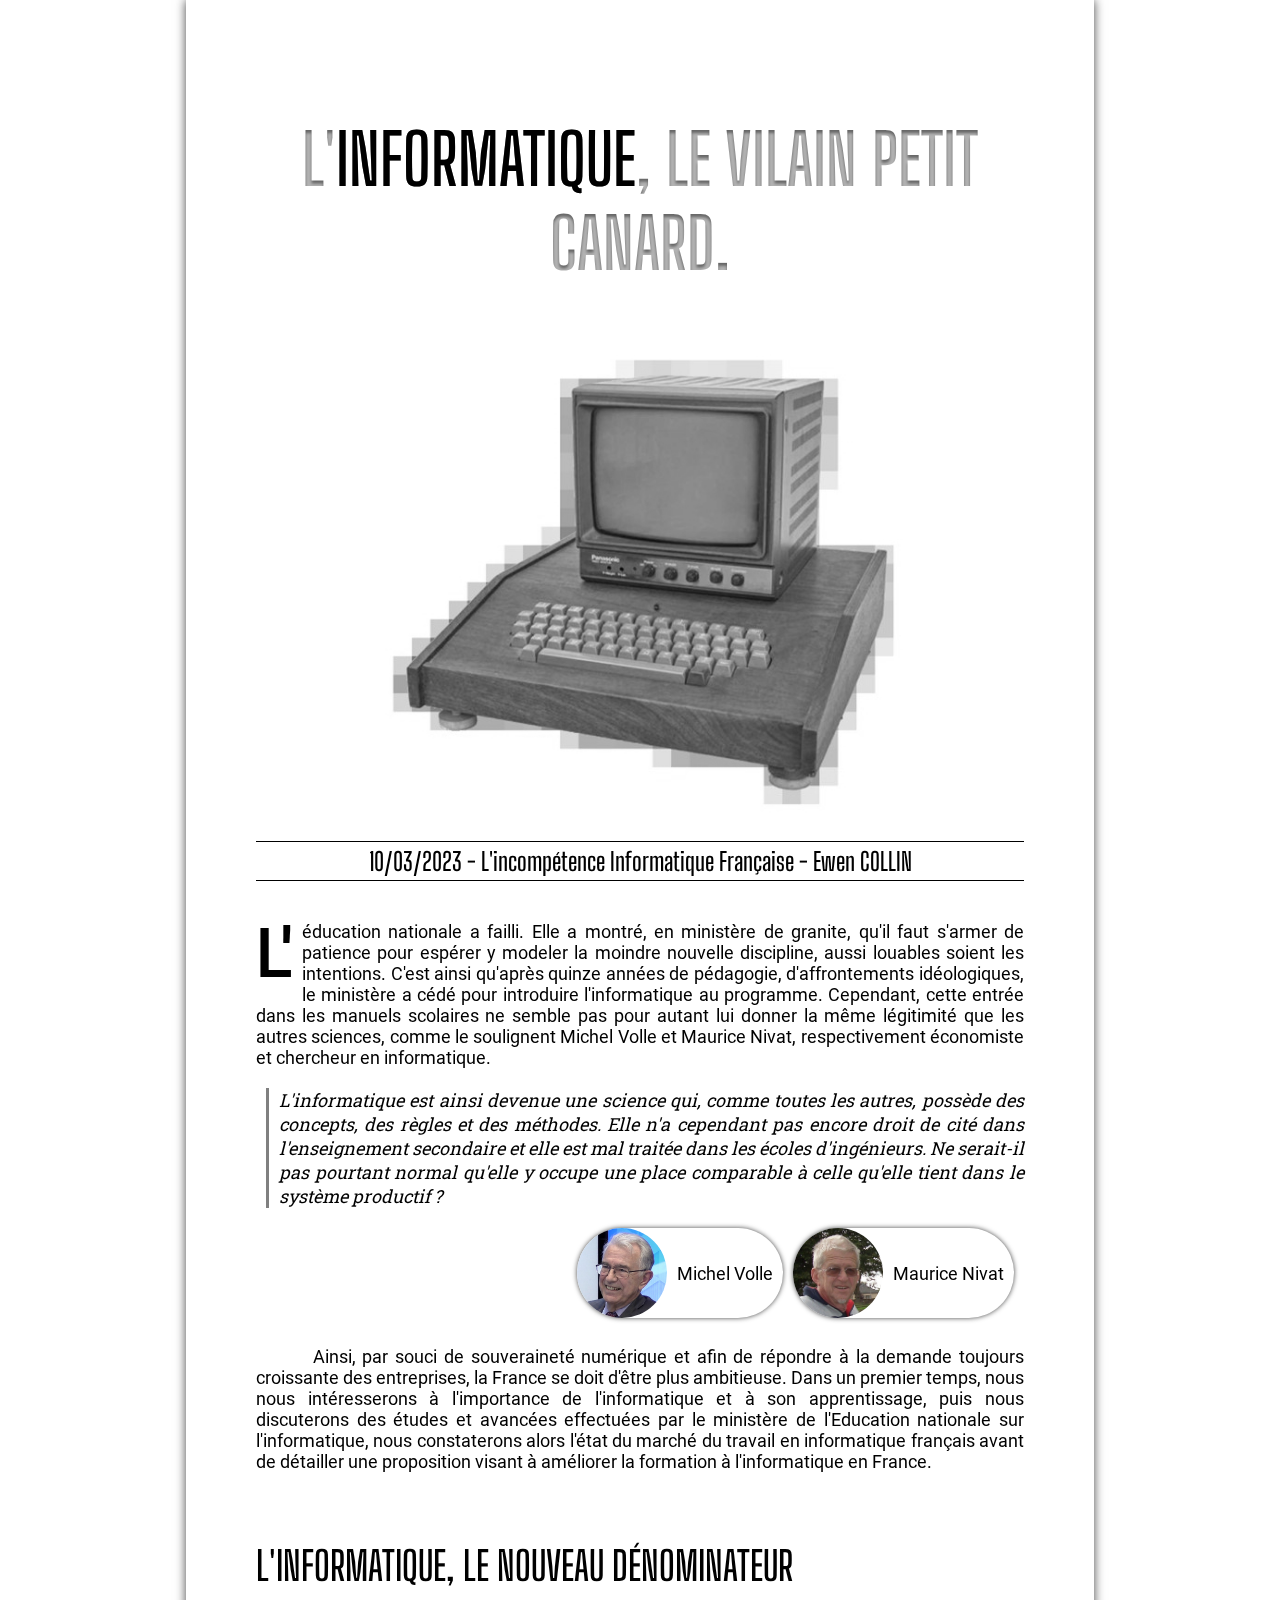
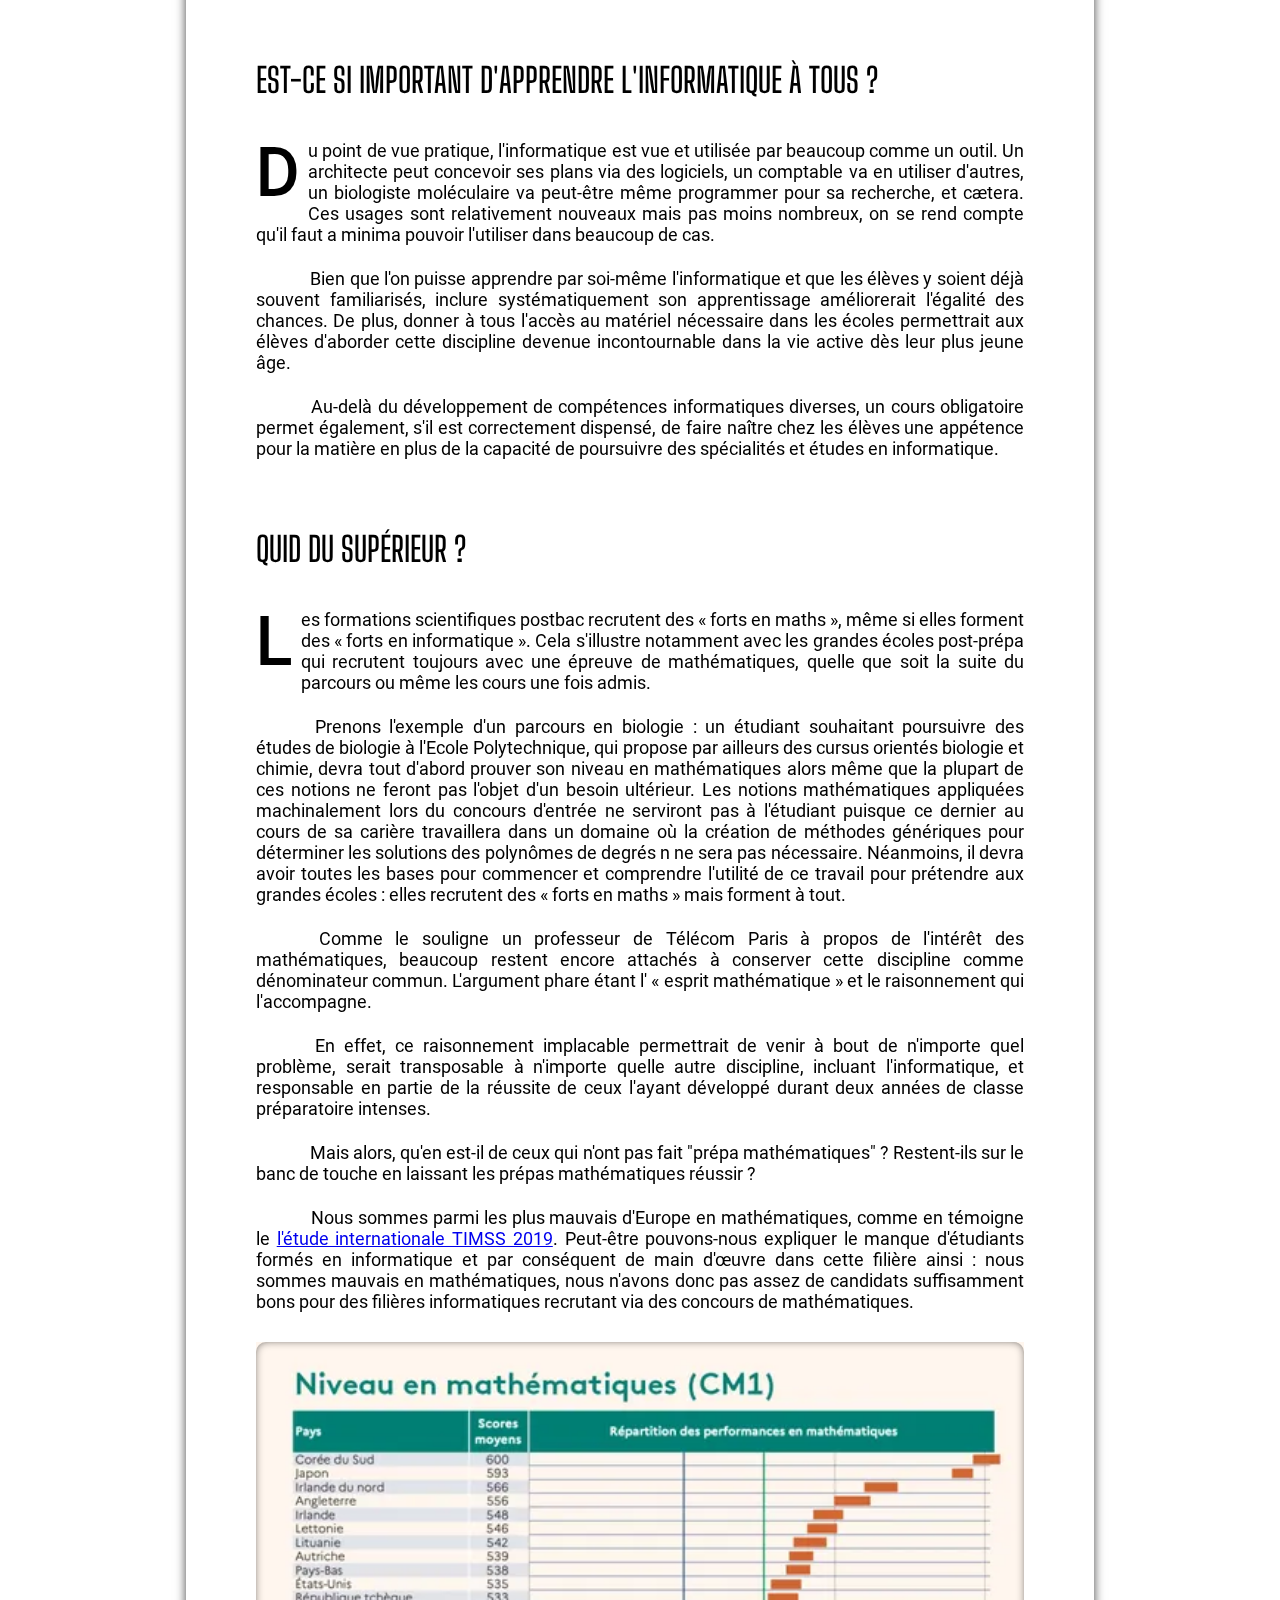
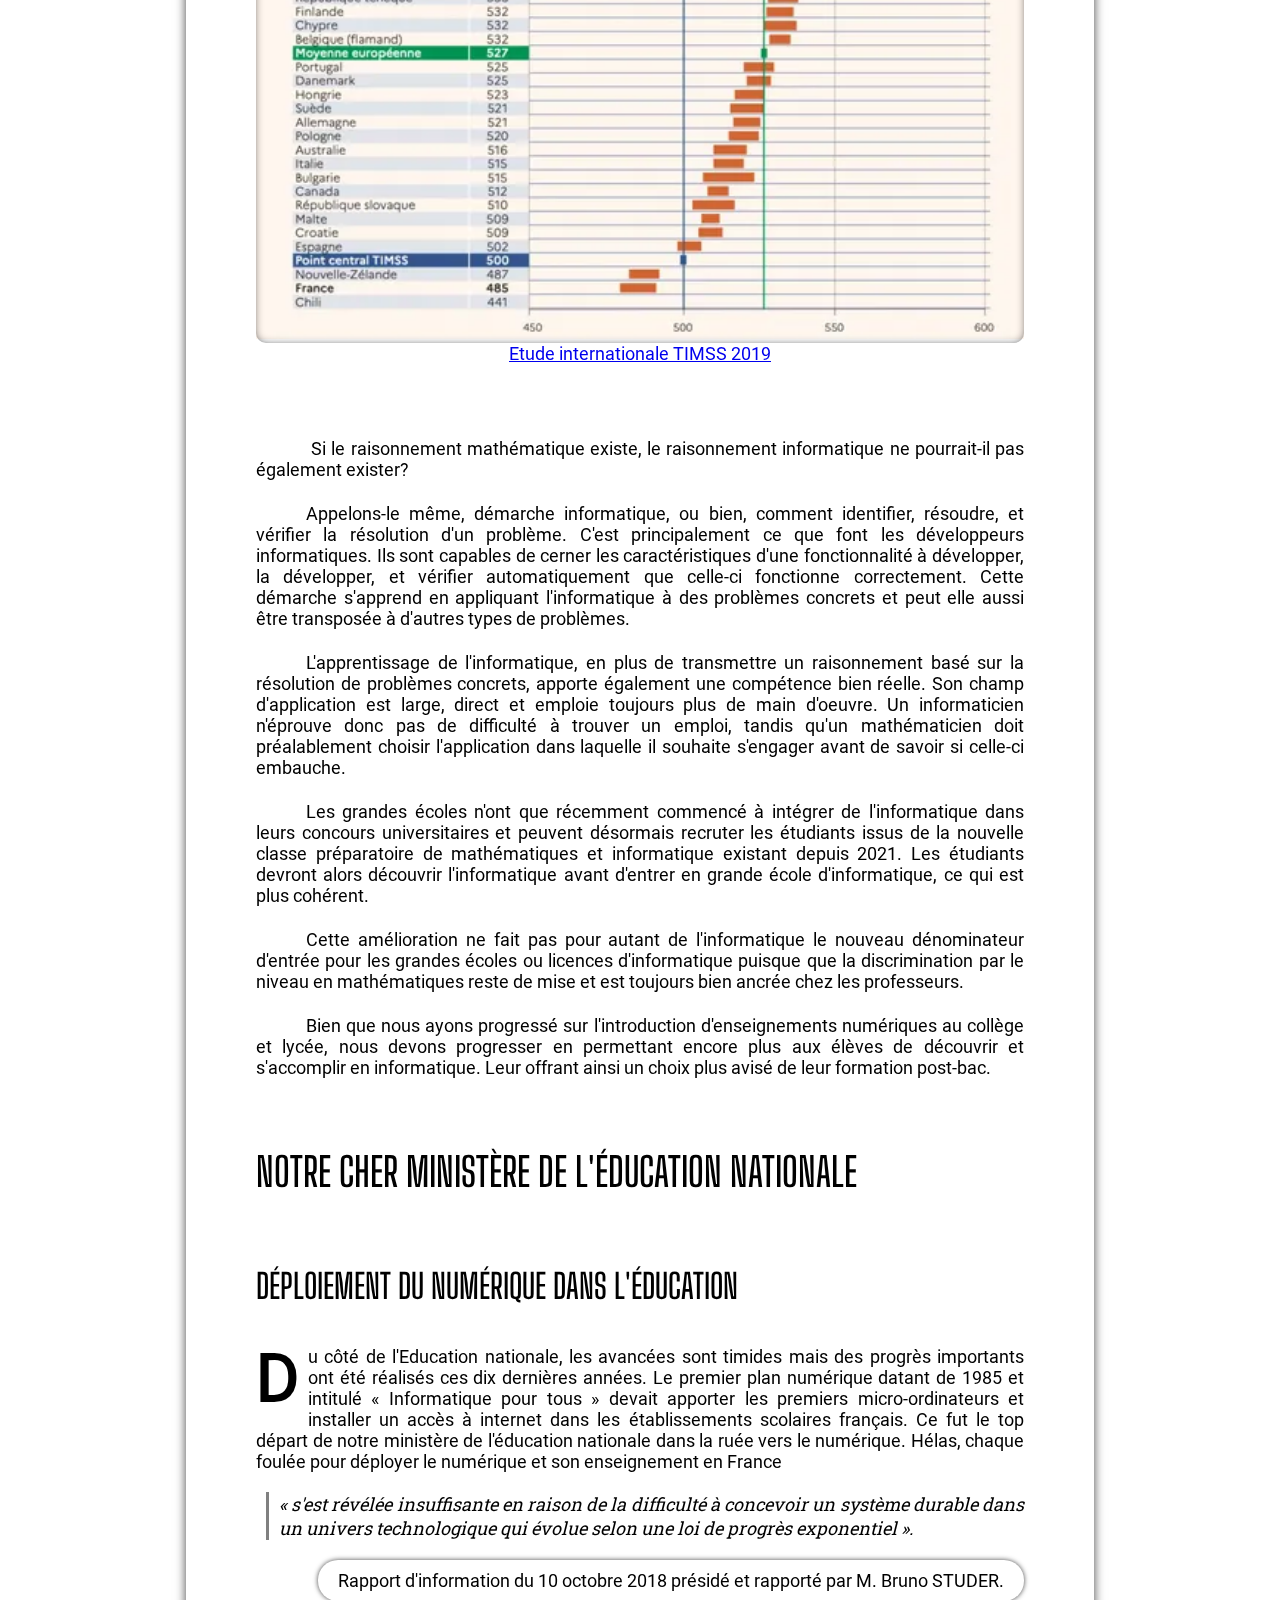
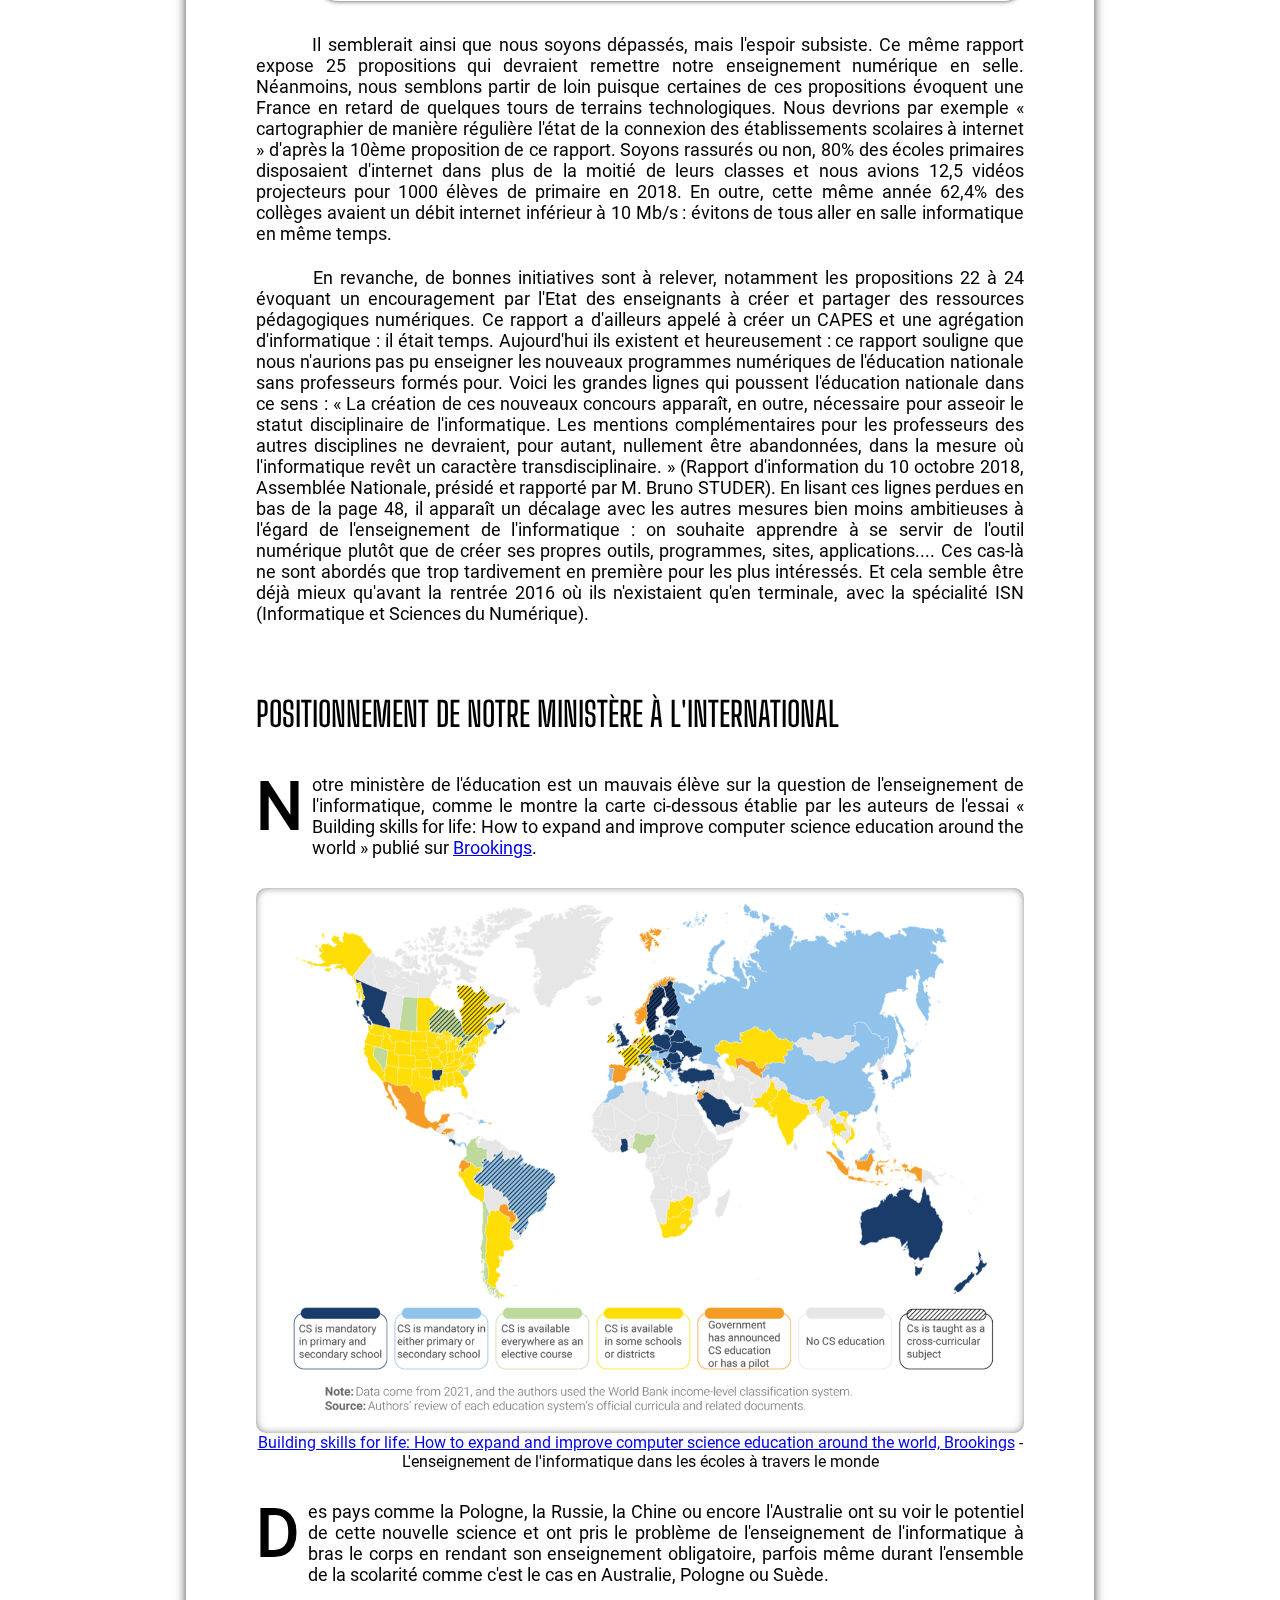
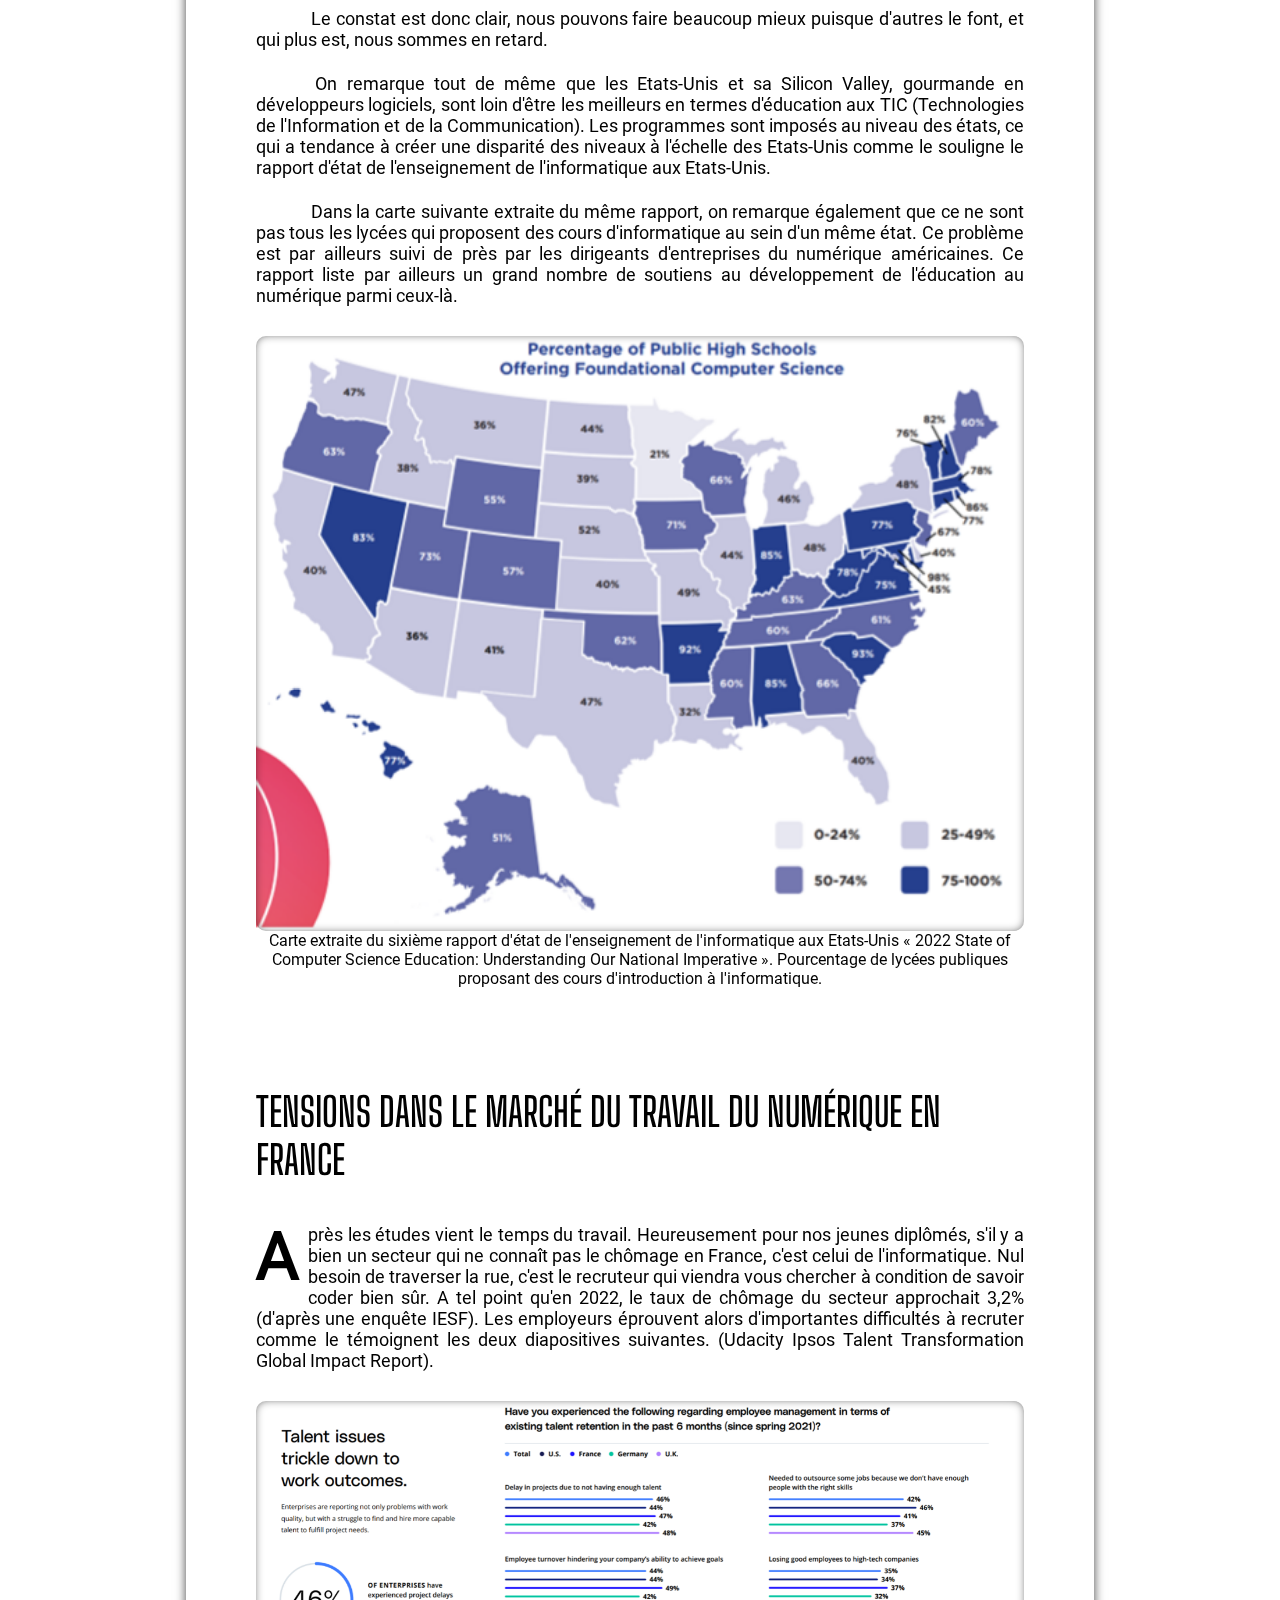
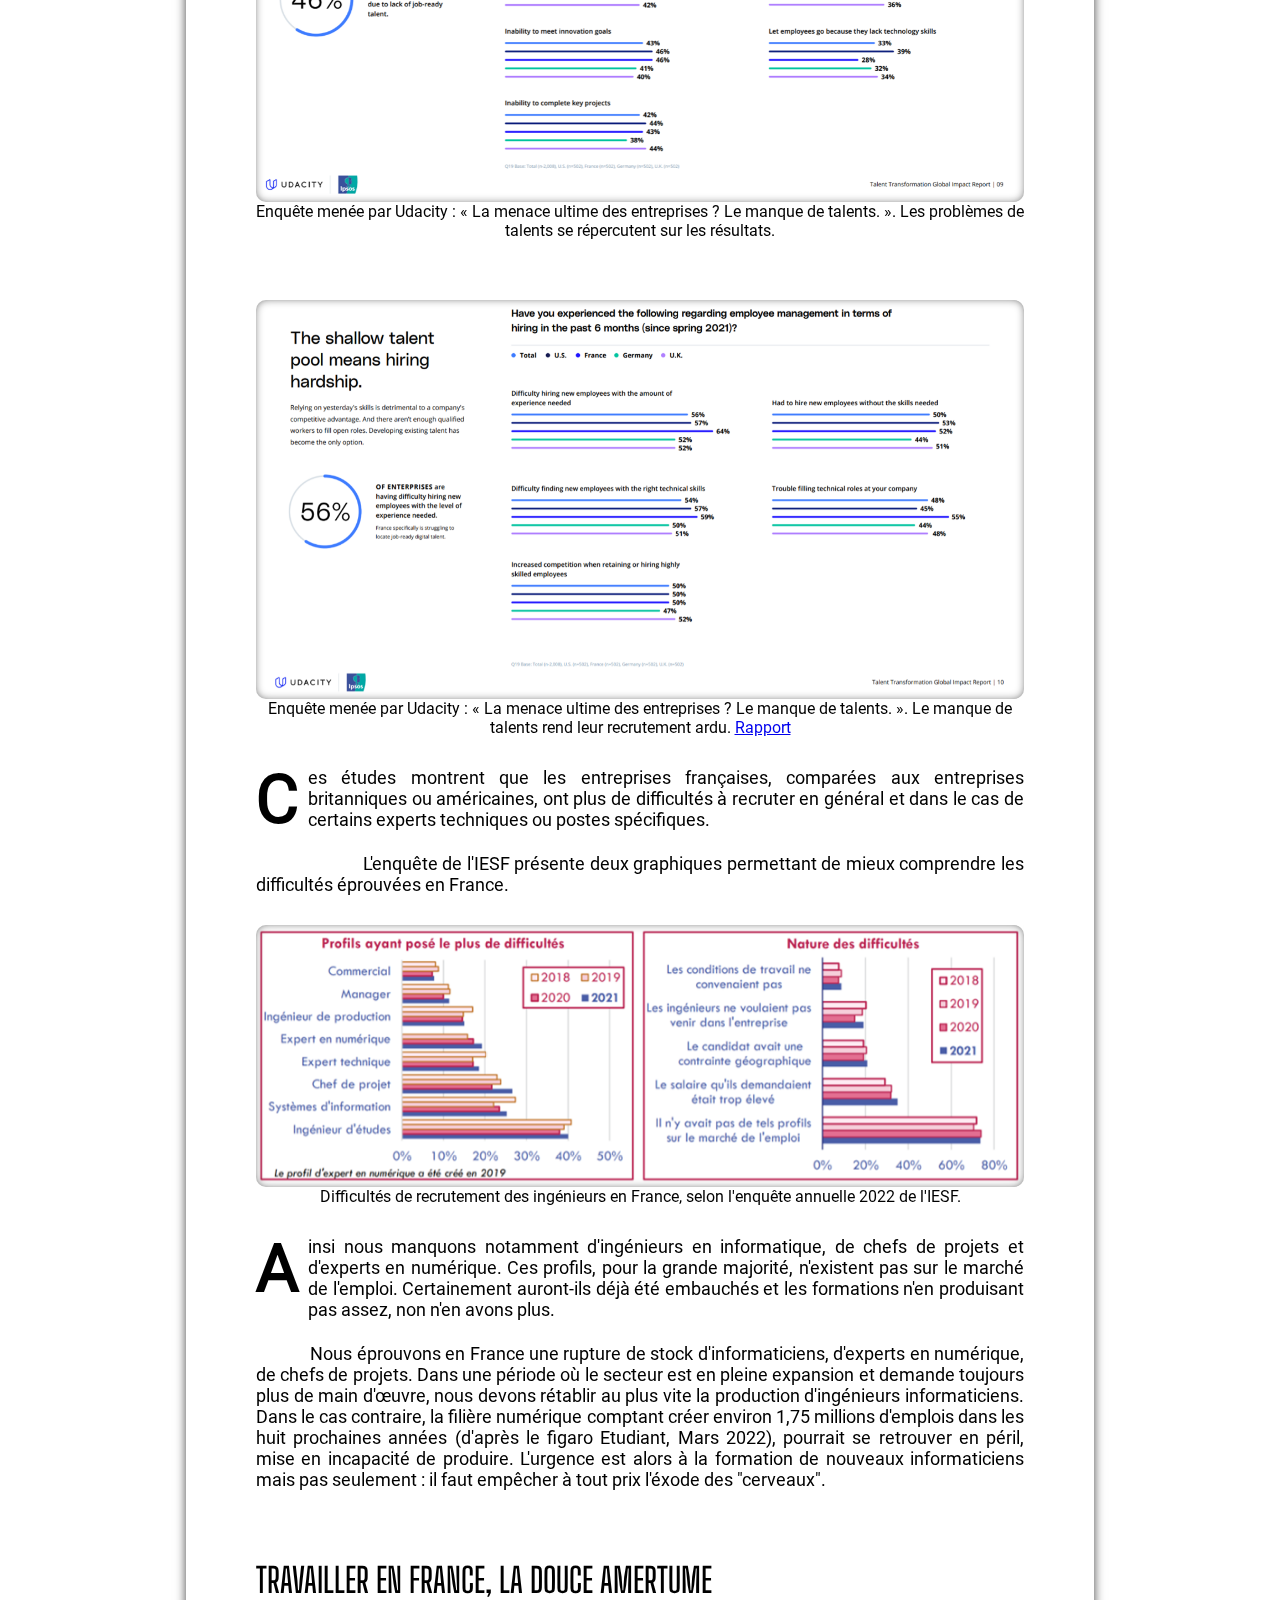
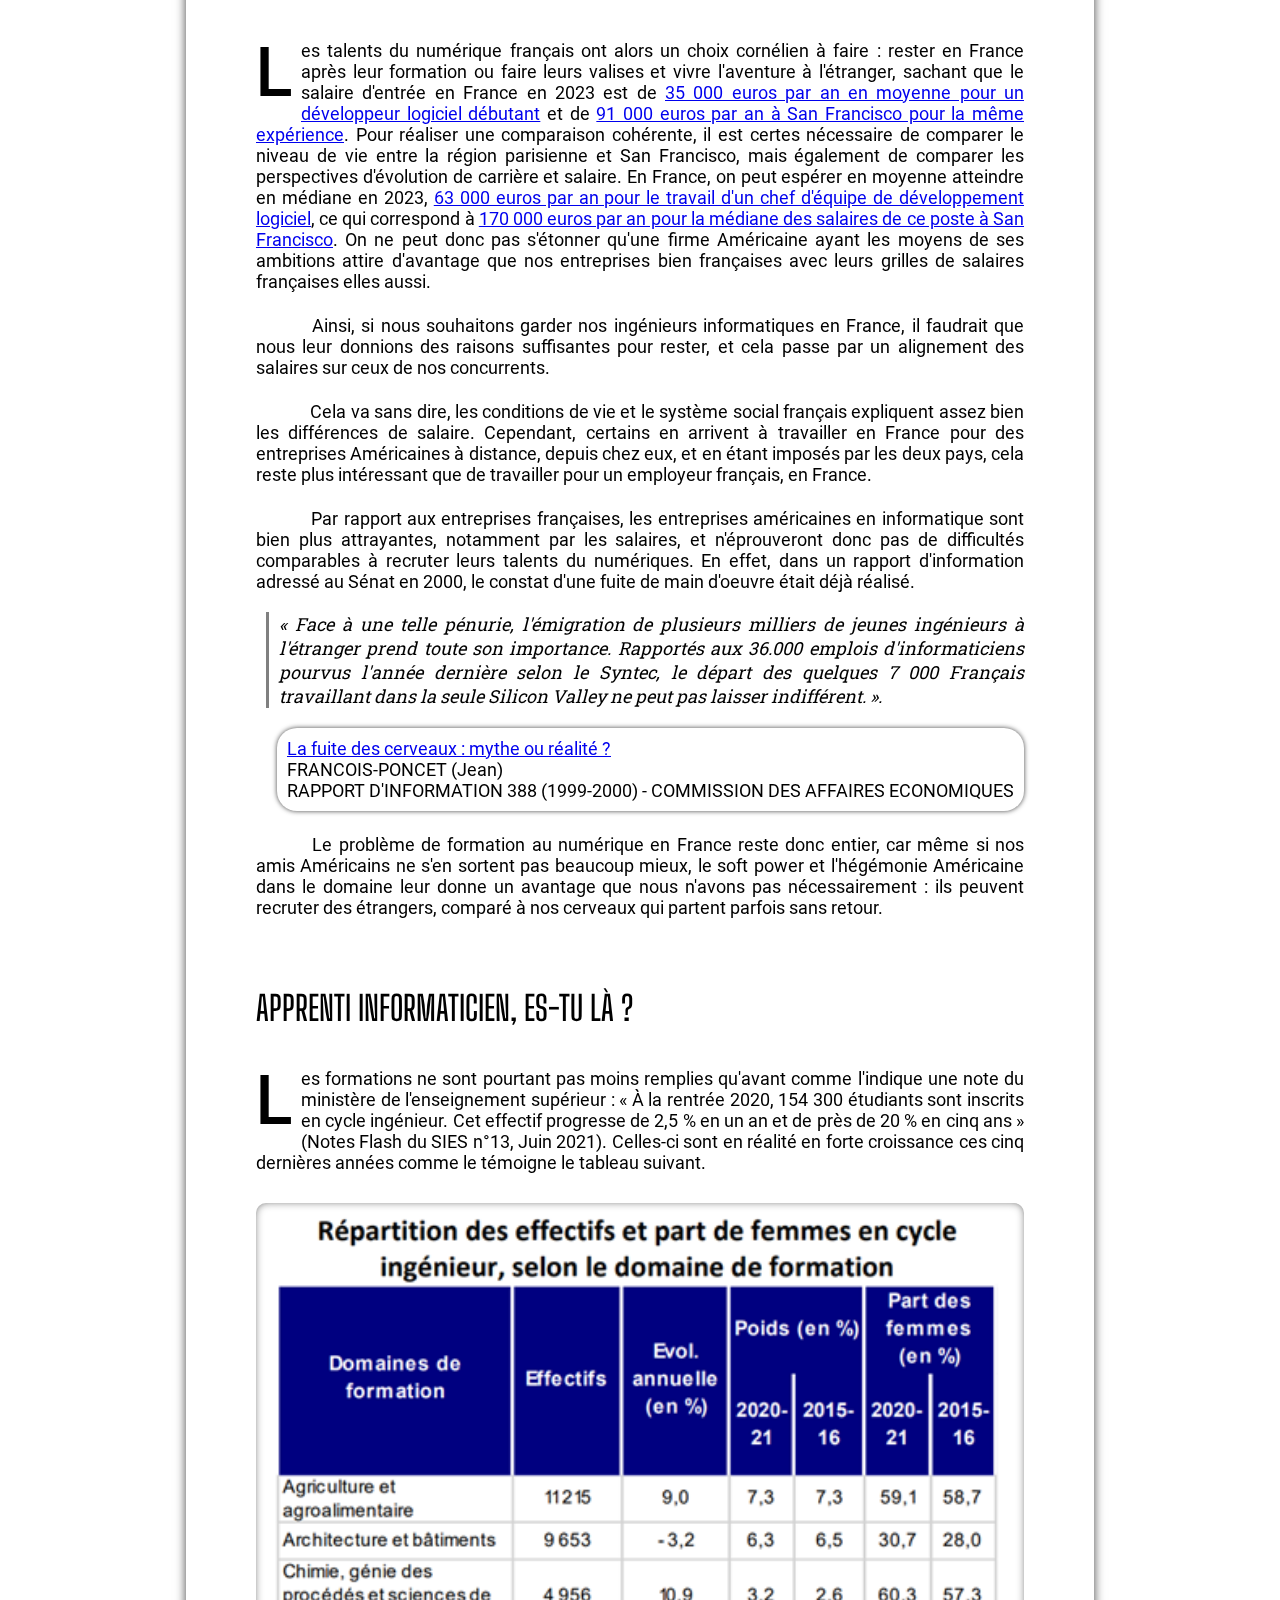
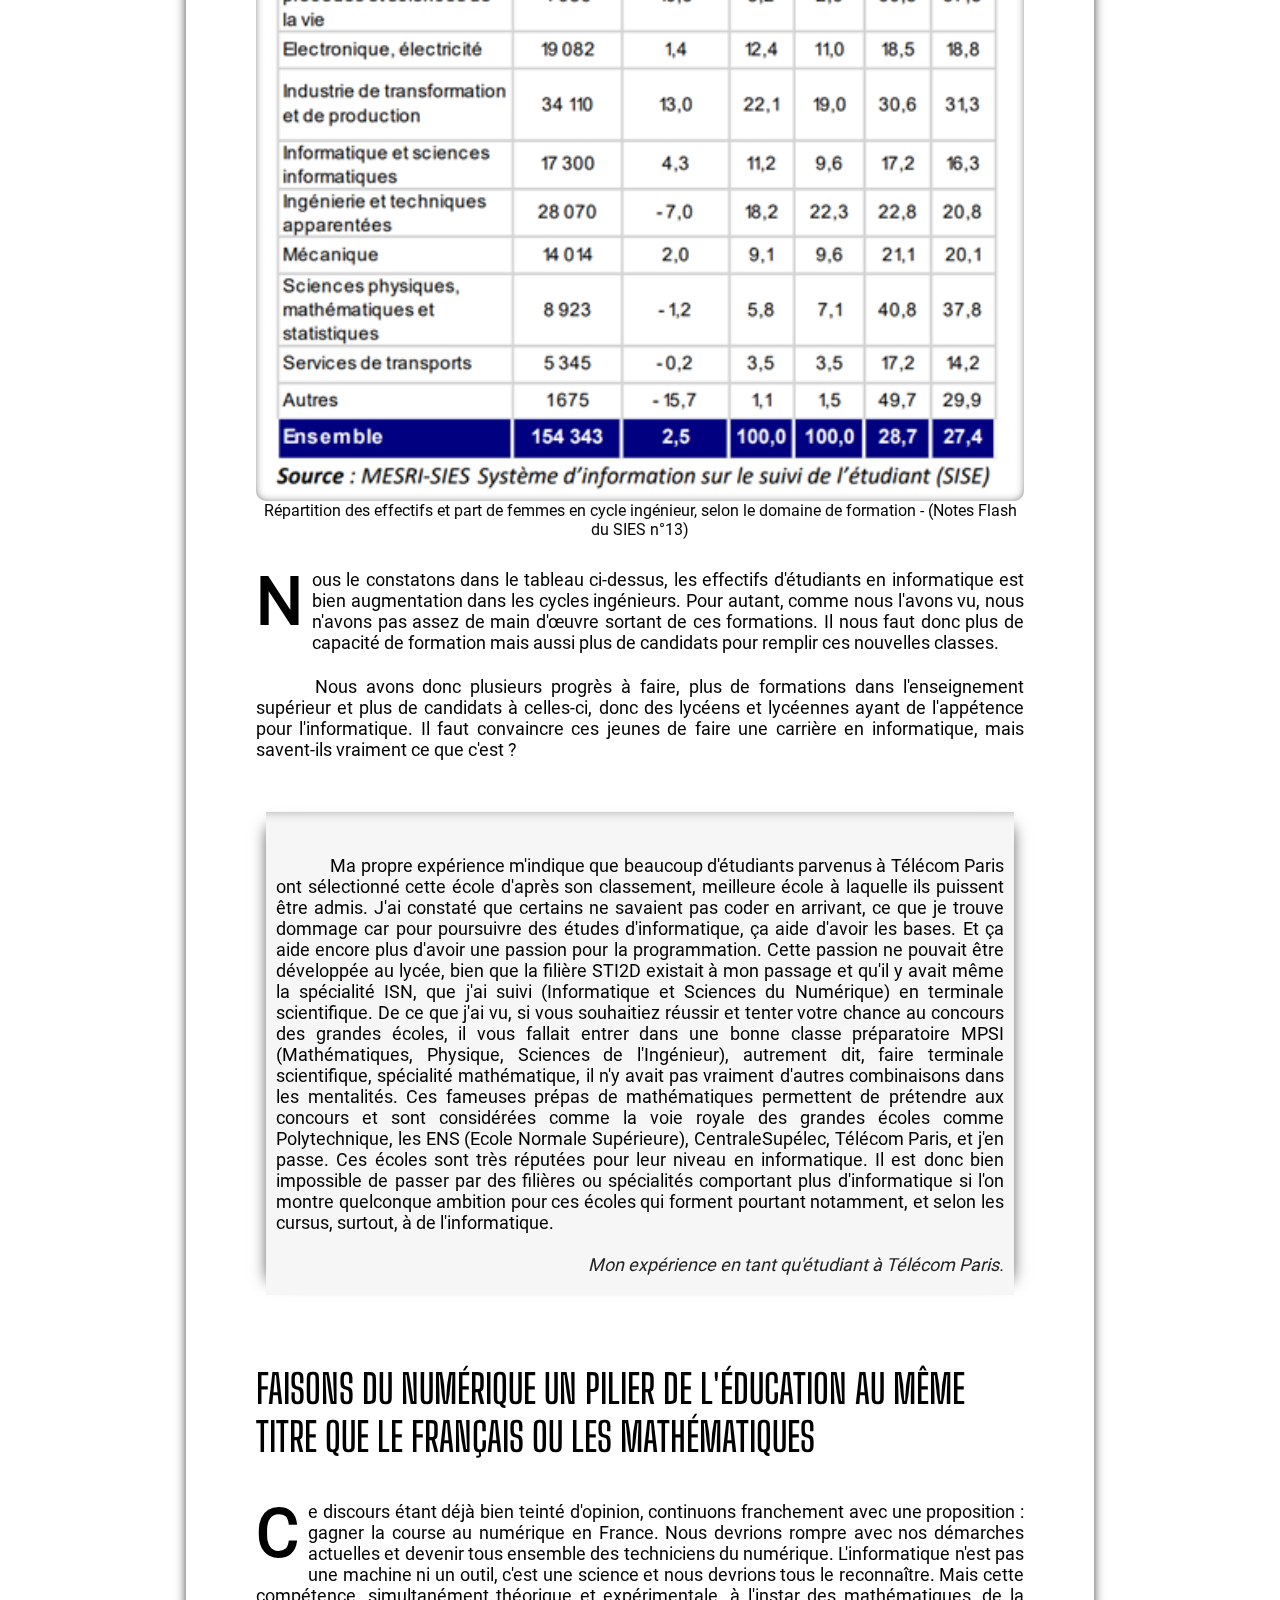
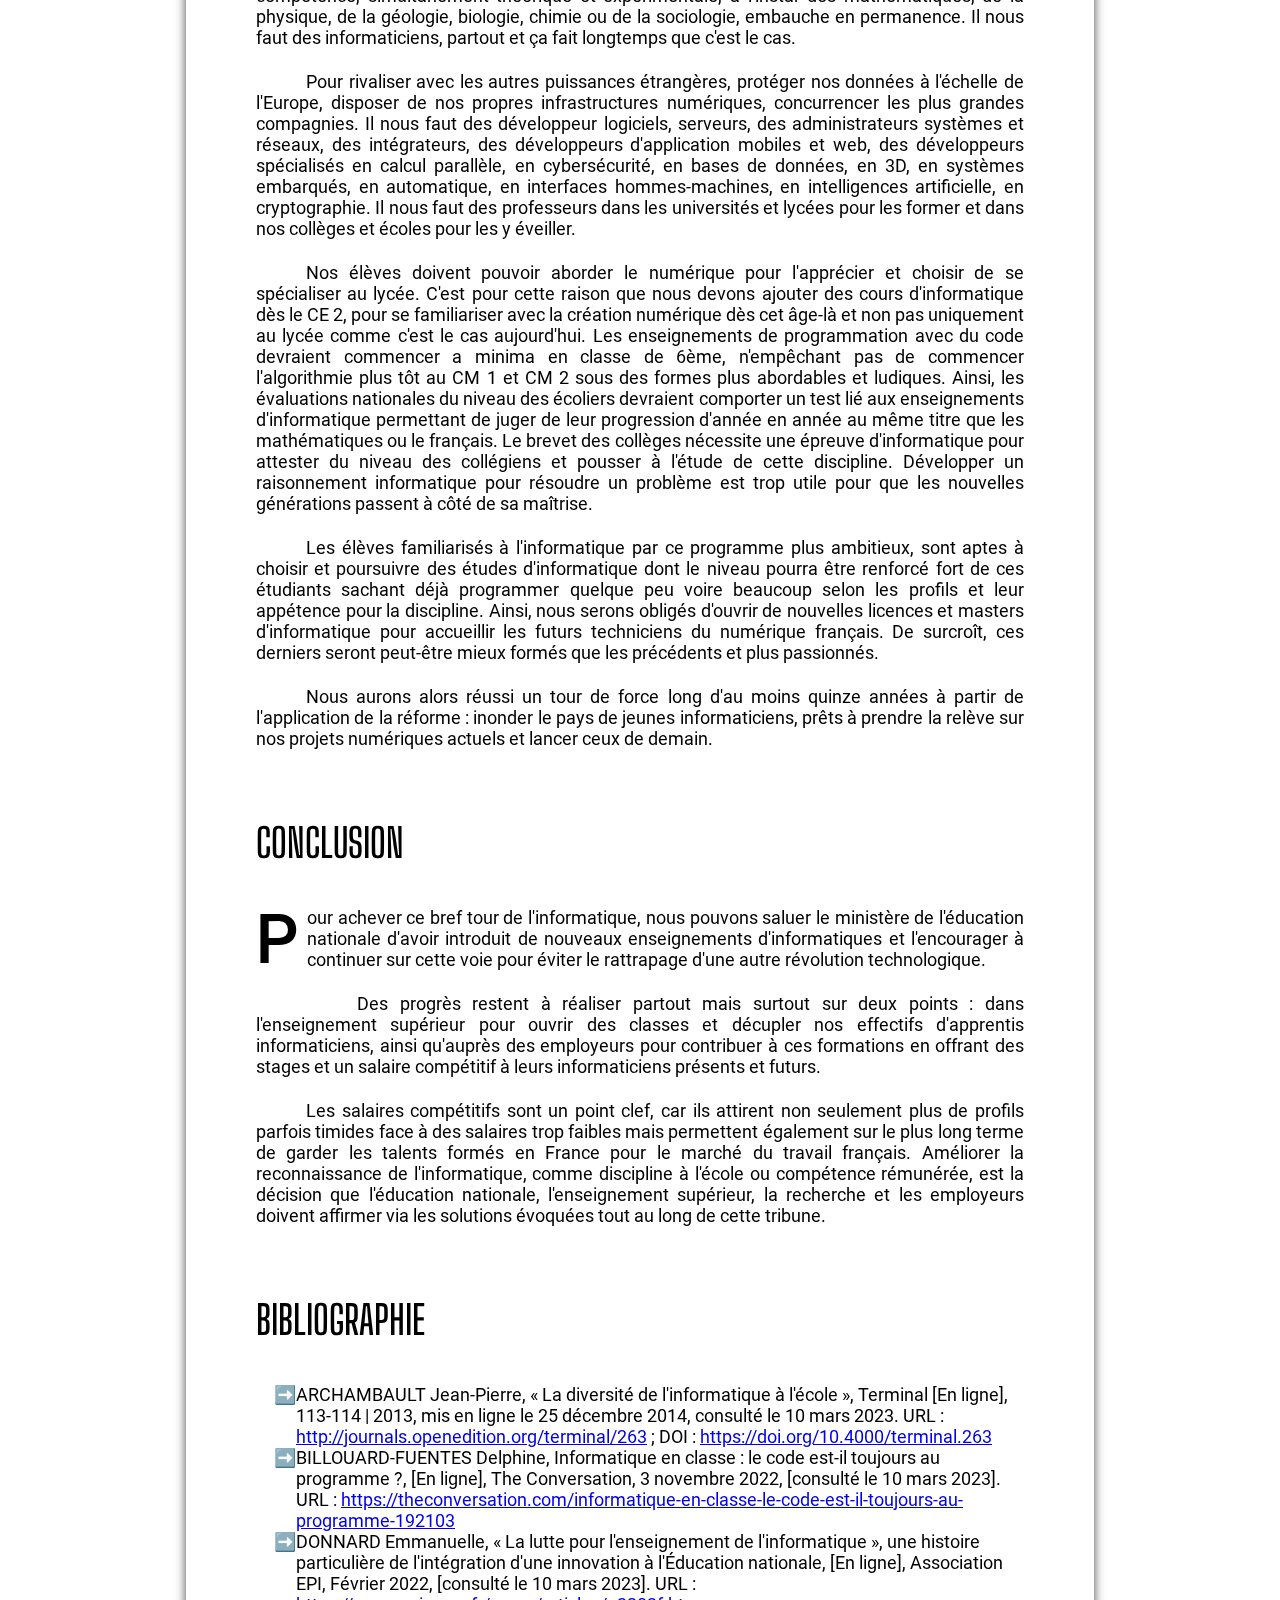
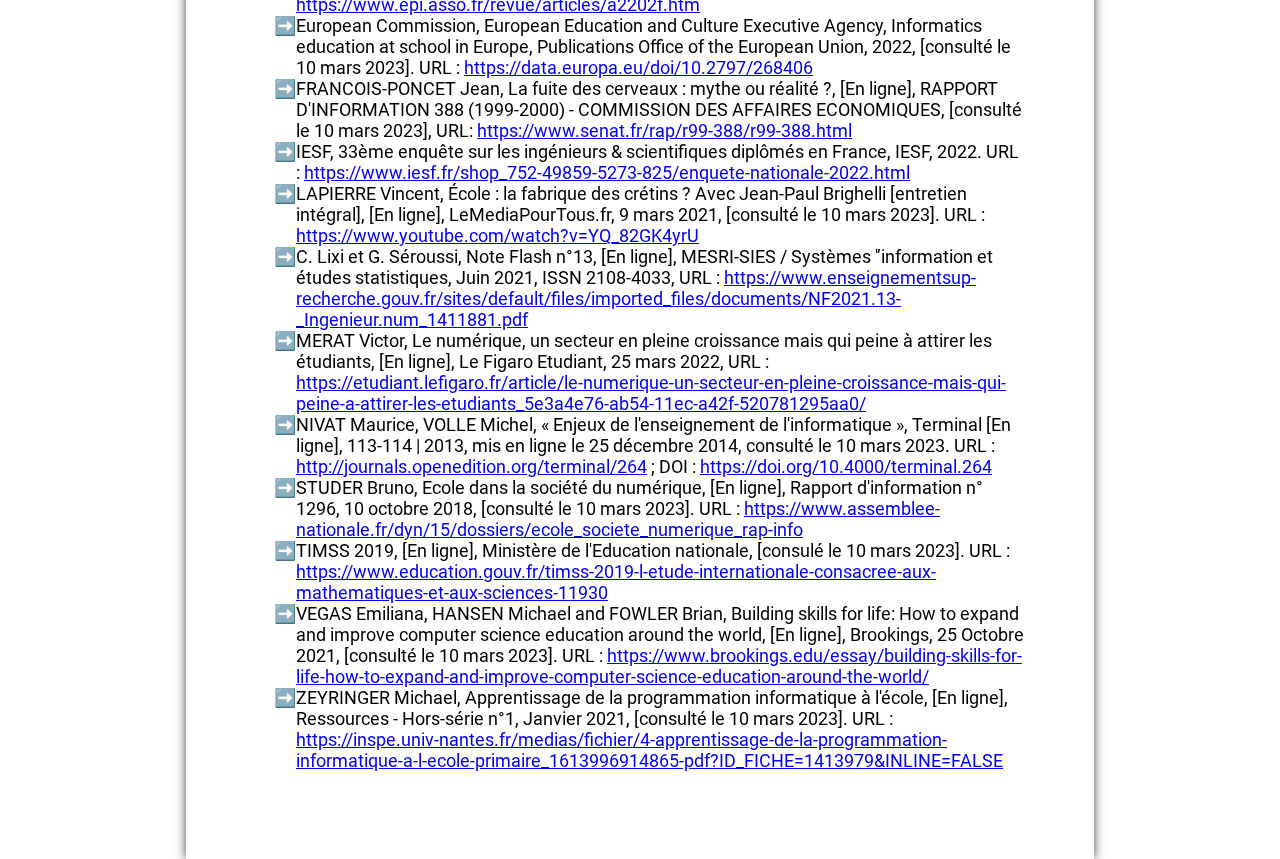
==== PACE/index.html @ d5b9e4b8 "PACE" ====
<!DOCTYPE html>
<html>

<head>
    <title>L'informatique, le vilain petit canard.</title>
    <link href="./css/main.css" rel="stylesheet">
</head>

<body>
    <div class="page-wrapper">
    </div>
    <div class="main">
        <div class="article-header">
            <h1 class="title-shadow">L'<span class="title-no-shadow">informatique</span>, le vilain petit canard.</h1>
            <img src="img/Image0.jpg">
        </div>
        <div class="article-subheader">
            10/03/2023 - L'incompétence informatique française - Ewen COLLIN
        </div>
        <div class="article-content">
            <div class="text-block">
                L'éducation nationale a failli. Elle a montré, en ministère de granite, qu'il faut s'armer
                de patience
                pour espérer y modeler la moindre nouvelle discipline, aussi louables soient les intentions. C'est
                ainsi
                qu'après quinze années de pédagogie, d'affrontements idéologiques, le ministère a cédé pour
                introduire
                l'informatique au programme. Cependant, cette entrée dans les manuels scolaires ne semble pas pour
                autant lui donner la même légitimité que les autres sciences, comme le soulignent Michel Volle et
                Maurice Nivat, respectivement économiste et chercheur en informatique.

                <div class="quote-block">
                    <div class="quote-text">
                        L'informatique est ainsi devenue une science qui, comme toutes les autres, possède des concepts,
                        des
                        règles et des méthodes. Elle n'a cependant pas encore droit de cité dans l'enseignement
                        secondaire
                        et elle est mal traitée dans les écoles d'ingénieurs. Ne serait-il pas pourtant normal qu'elle y
                        occupe une place comparable à celle qu'elle tient dans le système productif ?
                    </div>
                    <div class="quote-authors">
                        <div class="quote-author">
                            <div class="author-pic">
                                <img src="img/MauriceNivat.png">
                            </div>
                            <div class="author-name">
                                Maurice Nivat
                            </div>

                        </div>
                        <div class="quote-author">
                            <div class="author-pic">
                                <img src="img/MichelVolle.png">
                            </div>
                            <div class="author-name">
                                Michel Volle
                            </div>
                        </div>
                    </div>
                </div>
                <br>
                <span class="sb"></span>

                <br>
                <span class="sb"></span>
                Ainsi, par souci de souveraineté numérique et afin de répondre à la demande toujours croissante des
                entreprises, la France se doit d'être plus ambitieuse.
                Dans un premier temps, nous nous intéresserons à l'importance de l'informatique et à son apprentissage,
                puis nous discuterons des études et avancées effectuées par le ministère de l'Education nationale sur
                l'informatique, nous constaterons alors l'état du marché du travail en informatique français avant de
                détailler une proposition visant à améliorer la formation à l'informatique en France.
            </div>

            <div class="t1">
                L'informatique, le nouveau dénominateur
            </div>

            <div class="t2">
                Est-ce si important d'apprendre l'informatique à tous ?
            </div>
            <div class="text-block">
                Du point de vue pratique, l'informatique est vue et utilisée par beaucoup comme un outil. Un architecte
                peut concevoir ses plans via des logiciels, un comptable va en utiliser d'autres, un biologiste
                moléculaire va peut-être même programmer pour sa recherche, et cætera. Ces usages sont relativement
                nouveaux mais pas moins nombreux, on se rend compte qu'il faut a minima pouvoir l'utiliser dans beaucoup
                de cas.
                <br>
                <span class="sb"></span>
                Bien que l'on puisse apprendre par soi-même l'informatique et que les élèves y soient déjà souvent
                familiarisés, inclure systématiquement son apprentissage améliorerait l'égalité des chances. De plus,
                donner à tous l'accès au matériel nécessaire dans les écoles permettrait aux élèves d'aborder cette
                discipline
                devenue incontournable dans la vie active dès leur plus jeune âge.
                <br>
                <span class="sb"></span>
                Au-delà du développement de compétences informatiques diverses, un cours obligatoire permet également,
                s'il est correctement dispensé, de faire naître chez les élèves une appétence pour la matière en plus de
                la capacité de poursuivre des spécialités et études en informatique.
            </div>
            <div class="t2">
                Quid du supérieur ?
            </div>
            <div class="text-block">
                Les formations scientifiques postbac recrutent des « forts en maths », même si elles forment des « forts
                en informatique ». Cela s'illustre notamment avec les grandes écoles post-prépa qui recrutent toujours
                avec une épreuve de mathématiques, quelle que soit la suite du parcours ou même les cours une fois
                admis.
                <br>
                <span class="sb"></span>
                Prenons l'exemple d'un parcours en biologie : un étudiant souhaitant poursuivre des études de biologie à
                l'Ecole Polytechnique, qui propose par ailleurs des cursus orientés biologie et chimie, devra
                tout d'abord prouver son niveau en mathématiques alors même que la plupart de ces notions ne feront pas
                l'objet d'un besoin ultérieur.
                Les notions mathématiques appliquées machinalement lors du concours d'entrée ne serviront pas à
                l'étudiant
                puisque ce dernier au cours de sa carière travaillera dans un domaine où la création de méthodes
                génériques pour déterminer les solutions des polynômes de
                degrés n ne sera pas nécessaire. Néanmoins, il devra avoir toutes les bases pour commencer et comprendre
                l'utilité de ce travail pour prétendre aux grandes écoles : elles recrutent des « forts en maths » mais
                forment à tout.
                <br>
                <span class="sb"></span>
                Comme le souligne un professeur de Télécom Paris à propos de l'intérêt des mathématiques,
                beaucoup restent encore attachés à conserver cette discipline comme dénominateur commun. L'argument
                phare
                étant l' « esprit mathématique » et le raisonnement qui l'accompagne.
                <br>
                <span class="sb"></span>
                En effet, ce raisonnement implacable permettrait de venir à bout de n'importe quel problème, serait
                transposable à
                n'importe quelle autre discipline, incluant l'informatique, et responsable en partie de la réussite de
                ceux l'ayant développé durant deux années de classe préparatoire intenses.
                <br>
                <span class="sb"></span>
                Mais alors, qu'en est-il de ceux qui n'ont pas fait "prépa mathématiques" ? Restent-ils sur le banc de
                touche en laissant les prépas mathématiques réussir ?
                <br>
                <span class="sb"></span>
                Nous sommes parmi les plus mauvais d'Europe en mathématiques, comme en témoigne le <a
                    href="https://www.education.gouv.fr/timss-2019-l-etude-internationale-consacree-aux-mathematiques-et-aux-sciences-11930"
                    target="_blank">l'étude internationale TIMSS 2019</a>. Peut-être
                pouvons-nous expliquer le manque d'étudiants formés en informatique et par conséquent de
                main d'œuvre dans cette filière ainsi : nous sommes mauvais en mathématiques, nous n'avons donc pas
                assez de candidats suffisamment bons pour des filières informatiques recrutant via des concours de
                mathématiques.


                <div class="image-block">
                    <div class="image-wrapper">
                        <img src="img/Image7.png">
                    </div>
                    <div class="image-desc">
                        <a href="https://www.education.gouv.fr/timss-2019-l-etude-internationale-consacree-aux-mathematiques-et-aux-sciences-11930"
                            target="_blank">Etude internationale TIMSS 2019</a>
                    </div>
                </div>
                <br>
                <span class="sb"></span>
                Si le raisonnement mathématique existe, le raisonnement informatique ne pourrait-il pas également
                exister?
                <br>
                <span class="sb"></span>Appelons-le même, démarche informatique, ou bien, comment identifier, résoudre,
                et vérifier la résolution d'un problème. C'est principalement ce que font les développeurs
                informatiques. Ils sont capables de cerner les caractéristiques d'une fonctionnalité à développer, la
                développer, et vérifier automatiquement que celle-ci fonctionne correctement. Cette démarche s'apprend
                en appliquant l'informatique à des problèmes concrets et peut elle aussi être transposée à d'autres
                types de problèmes.
                <br>
                <span class="sb"></span>L'apprentissage de l'informatique, en plus de transmettre un raisonnement basé
                sur la résolution de problèmes concrets, apporte également une compétence bien réelle. Son champ
                d'application est large, direct et emploie toujours plus de main d'oeuvre.
                Un informaticien n'éprouve donc pas de difficulté à trouver un emploi, tandis qu'un mathématicien doit
                préalablement choisir l'application dans laquelle il souhaite s'engager avant de savoir si celle-ci
                embauche.

                <br>
                <span class="sb"></span>Les grandes écoles n'ont que récemment commencé à intégrer de l'informatique
                dans leurs concours universitaires et peuvent désormais recruter les étudiants issus de la nouvelle
                classe préparatoire de mathématiques et informatique existant depuis 2021. Les étudiants devront alors
                découvrir
                l'informatique avant d'entrer en grande école d'informatique, ce qui est plus cohérent.
                <br>
                <span class="sb"></span>Cette amélioration ne fait pas pour autant de l'informatique le nouveau
                dénominateur d'entrée pour les grandes écoles ou licences d'informatique puisque que la discrimination
                par le niveau en mathématiques reste de mise et est toujours bien ancrée chez les professeurs.
                <br>
                <span class="sb"></span>Bien que nous ayons progressé sur l'introduction d'enseignements numériques au
                collège et lycée, nous devons progresser en permettant encore plus aux élèves de découvrir et
                s'accomplir en
                informatique. Leur offrant ainsi un choix plus avisé de leur formation post-bac.
            </div>
            <div class="t1">
                Notre cher ministère de l'éducation nationale
            </div>
            <div class="t2">
                Déploiement du numérique dans l'éducation
            </div>
            <div class="text-block">
                Du côté de l'Education nationale, les avancées sont timides mais des progrès importants ont été réalisés
                ces dix dernières années. Le premier plan numérique datant de 1985 et intitulé « Informatique pour tous
                » devait apporter les premiers micro-ordinateurs et installer un accès à internet dans les
                établissements scolaires français. Ce fut le top départ de notre ministère de l'éducation nationale dans
                la ruée vers le numérique. Hélas, chaque foulée pour déployer le numérique et son enseignement en France
                <div class="quote-block">
                    <div class="quote-text">
                        « s'est révélée insuffisante en raison de la difficulté à concevoir un système durable dans un
                        univers
                        technologique qui évolue selon une loi de progrès exponentiel ».
                    </div>
                    <div class="quote-authors">
                        <div class="quote-author quote-long">
                            <div class="author-name">
                                Rapport d'information du 10 octobre 2018 présidé et rapporté par M. Bruno STUDER.
                            </div>

                        </div>
                    </div>
                </div>




                <br>
                <span class="sb"></span>
                Il semblerait ainsi que nous soyons dépassés, mais l'espoir subsiste. Ce même rapport expose 25
                propositions qui devraient remettre notre enseignement
                numérique en selle. Néanmoins, nous semblons partir de loin puisque certaines de ces propositions
                évoquent une France en retard de quelques tours de terrains technologiques. Nous devrions par exemple «
                cartographier de manière régulière l'état de la connexion des établissements scolaires à internet »
                d'après la 10ème proposition de ce rapport. Soyons rassurés ou non, 80% des écoles primaires disposaient
                d'internet dans plus de la moitié de leurs classes et nous avions 12,5 vidéos projecteurs pour 1000
                élèves de primaire en 2018. En outre, cette même année 62,4% des collèges avaient un débit internet
                inférieur à 10 Mb/s : évitons de tous aller en salle informatique en même temps.
                <br>
                <span class="sb"></span>
                En revanche, de bonnes initiatives sont à relever, notamment les propositions 22 à 24 évoquant un
                encouragement par l'Etat des enseignants à créer et
                partager des ressources pédagogiques numériques. Ce rapport a d'ailleurs appelé à créer un CAPES et une
                agrégation d'informatique : il était temps.
                Aujourd'hui ils existent et heureusement : ce rapport souligne que nous n'aurions pas pu enseigner les
                nouveaux programmes numériques de l'éducation nationale sans professeurs formés pour. Voici les grandes
                lignes qui poussent l'éducation nationale dans ce sens : « La création de ces nouveaux concours
                apparaît, en outre, nécessaire pour asseoir le statut disciplinaire de l'informatique. Les mentions
                complémentaires pour les professeurs des autres disciplines ne devraient, pour autant, nullement être
                abandonnées, dans la mesure où l'informatique revêt un caractère transdisciplinaire. » (Rapport
                d'information du 10 octobre 2018, Assemblée Nationale, présidé et rapporté par M. Bruno STUDER). En
                lisant ces lignes perdues en bas de la page 48, il apparaît un décalage avec les autres mesures bien
                moins ambitieuses à l'égard de l'enseignement de l'informatique : on souhaite apprendre à se servir de
                l'outil numérique plutôt que de créer ses propres outils, programmes, sites, applications.... Ces cas-là
                ne sont abordés que trop tardivement en première pour les plus intéressés. Et cela semble être déjà
                mieux qu'avant la rentrée 2016 où ils n'existaient qu'en terminale, avec la spécialité ISN (Informatique
                et Sciences du Numérique).
            </div>
            <div class="t2">
                Positionnement de notre ministère à l'international
            </div>
            <div class="text-block">
                Notre ministère de l'éducation est un mauvais élève sur la question de l'enseignement de l'informatique,
                comme le montre la carte ci-dessous établie par les auteurs de l'essai « Building skills for life: How
                to expand and improve computer science education around the world » publié sur <a
                    href="https://www.brookings.edu/essay/building-skills-for-life-how-to-expand-and-improve-computer-science-education-around-the-world/"
                    target="_blank">
                    Brookings</a>.
            </div>


            <div class="image-block">
                <div class="image-wrapper">
                    <img src="img/Image5.png">
                </div>
                <div class="image-desc">
                    <a href="https://www.brookings.edu/essay/building-skills-for-life-how-to-expand-and-improve-computer-science-education-around-the-world/"
                        target="_blank">
                        Building skills for life: How to expand and improve computer science education around the world,
                        Brookings</a> - L'enseignement de l'informatique dans les écoles à travers le monde
                </div>
            </div>
            <div class="text-block">
                Des pays comme la Pologne, la Russie, la Chine ou encore l'Australie ont su voir le potentiel de cette
                nouvelle science et ont pris le problème de l'enseignement de
                l'informatique à bras le corps en rendant son enseignement obligatoire, parfois même durant
                l'ensemble de la scolarité comme c'est le cas en Australie, Pologne ou Suède.
                <br>
                <span class="sb"></span>
                Le constat est donc clair, nous pouvons faire beaucoup mieux puisque d'autres le font, et qui plus est,
                nous
                sommes en retard.
                <br>
                <span class="sb"></span>
                On remarque tout de même que les Etats-Unis et sa Silicon Valley, gourmande en développeurs logiciels,
                sont loin d'être les meilleurs en termes d'éducation aux TIC (Technologies de l'Information et de la
                Communication). Les programmes sont imposés au niveau des états, ce qui a tendance à créer une disparité
                des niveaux à l'échelle des Etats-Unis comme le souligne le rapport d'état de l'enseignement de
                l'informatique aux Etats-Unis.
                <br>
                <span class="sb"></span>
                Dans la carte suivante extraite du même rapport, on remarque également que ce ne sont pas tous les
                lycées qui proposent des cours d'informatique au sein d'un même état. Ce problème est par ailleurs suivi
                de près par
                les dirigeants d'entreprises du numérique américaines. Ce rapport liste par ailleurs un grand nombre de
                soutiens au développement de l'éducation au numérique parmi ceux-là.


            </div>

            <div class="image-block">
                <div class="image-wrapper">
                    <img src="img/Image6.png">
                </div>
                <div class="image-desc">
                    Carte extraite du sixième rapport d'état de l'enseignement de l'informatique aux Etats-Unis « 2022
                    State of Computer Science Education: Understanding Our National Imperative ». Pourcentage de lycées
                    publiques proposant des cours d'introduction à l'informatique.
                </div>
            </div>


            <div class="t1">
                Tensions dans le marché du travail du numérique en France
            </div>
            <div class="text-block">
                Après les études vient le temps du travail. Heureusement pour nos jeunes diplômés, s'il y a bien un
                secteur qui ne connaît pas le chômage en France, c'est celui de l'informatique. Nul
                besoin de traverser la rue, c'est le recruteur qui viendra vous chercher à condition de savoir coder
                bien sûr. A tel
                point qu'en 2022, le taux de chômage du secteur approchait 3,2% (d'après une enquête IESF). Les
                employeurs
                éprouvent alors d'importantes difficultés à recruter comme le témoignent les deux diapositives
                suivantes.
                (Udacity
                Ipsos Talent Transformation Global Impact Report).
            </div>
            <div class="image-block">
                <div class="image-wrapper">
                    <img src="img/Image1.png">
                </div>
                <div class="image-desc">
                    Enquête menée par Udacity : « La menace ultime des entreprises ? Le manque de talents. ». Les
                    problèmes de talents se répercutent sur les résultats.
                </div>
            </div>

            <div class="image-block">
                <div class="image-wrapper">
                    <img src="img/Image2.png">
                </div>
                <div class="image-desc">

                    Enquête menée par Udacity : « La menace ultime des entreprises ? Le manque de talents. ». Le manque
                    de talents rend leur recrutement ardu.
                    <a href="https://www.udacity.com/talent-transformation-global-impact-report"
                        target="_blank">Rapport</a>
                </div>
            </div>

            <div class="text-block">
                Ces études montrent que les entreprises françaises, comparées aux entreprises britanniques ou
                américaines, ont plus de difficultés à recruter en général et dans le cas de certains experts techniques
                ou
                postes spécifiques.
                <br>
                <span class="sb"></span>
                L'enquête de l'IESF présente deux graphiques permettant de mieux comprendre les difficultés éprouvées en
                France.
            </div>

            <div class="image-block">
                <div class="image-wrapper">
                    <img src="img/Image3.png">
                </div>
                <div class="image-desc">
                    Difficultés de recrutement des ingénieurs en France, selon l'enquête annuelle 2022 de l'IESF.
                </div>
            </div>
            <div class="text-block">
                Ainsi nous manquons notamment d'ingénieurs en informatique, de chefs de projets et d'experts en
                numérique. Ces profils, pour la grande majorité, n'existent pas sur le marché de l'emploi. Certainement
                auront-ils déjà été embauchés et les formations n'en produisant pas assez, non n'en avons plus.

                <br>
                <span class="sb"></span>
                Nous éprouvons en France une rupture de stock d'informaticiens, d'experts en numérique, de chefs de
                projets. Dans une période où le secteur est en pleine expansion et demande toujours plus de main
                d'œuvre, nous devons rétablir au plus vite la production d'ingénieurs informaticiens. Dans le cas
                contraire, la filière numérique comptant créer environ 1,75 millions d'emplois dans les huit prochaines
                années (d'après le figaro Etudiant, Mars 2022), pourrait se retrouver en péril, mise en incapacité de
                produire. L'urgence est alors à la formation de nouveaux informaticiens mais pas seulement : il faut
                empêcher à tout prix l'éxode des "cerveaux".


            </div>

            <div class="t2">
                Travailler en France, la douce amertume
            </div>
            <div class="text-block">
                Les talents du numérique français ont alors un choix cornélien à faire : rester en France après leur
                formation ou
                faire leurs valises et vivre l'aventure à l'étranger, sachant que le salaire d'entrée en France en
                2023 est de
                <a href="https://fr.talent.com/salary?job=developpeur+logiciel" target="_blank">35 000 euros par an en
                    moyenne pour un développeur logiciel débutant</a> et de <a
                    href="https://www.builtinsf.com/salaries/dev-engineer/junior-software-engineer/san-francisco"
                    target="_blank">91 000 euros par
                    an à San Francisco pour la même expérience</a>. Pour réaliser une comparaison cohérente, il est
                certes nécessaire de
                comparer le
                niveau de vie entre la région parisienne et San Francisco, mais également de comparer les
                perspectives d'évolution de carrière et salaire. En France, on peut espérer en moyenne atteindre en
                médiane en 2023, <a
                    href="https://www.glassdoor.com/Salaries/paris-lead-software-engineer-salary-SRCH_IL.0,5_IM1080_KO6,28.htm"
                    target="_blank">63 000 euros par an pour le travail d'un chef d'équipe de développement
                    logiciel</a>, ce
                qui correspond à <a
                    href="https://www.builtinsf.com/salaries/dev-engineer/lead-software-engineer/san-francisco"
                    target="_blank">170 000 euros par an pour la médiane des salaires de ce poste à San Francisco</a>.
                On ne peut
                donc pas s'étonner qu'une firme Américaine ayant les moyens de ses ambitions attire d'avantage que nos
                entreprises bien françaises avec leurs grilles de salaires françaises elles aussi.
                <br>
                <span class="sb"></span>
                Ainsi, si nous souhaitons garder nos ingénieurs informatiques en France, il faudrait que nous leur
                donnions des
                raisons suffisantes pour rester, et cela passe par un alignement des salaires sur ceux de nos
                concurrents.
                <br>
                <span class="sb"></span>
                Cela va sans dire, les conditions de vie et le système social français expliquent assez bien les
                différences de salaire. Cependant, certains en arrivent à travailler en France pour des entreprises
                Américaines à distance, depuis chez eux, et en étant imposés par les deux pays, cela reste plus
                intéressant que de travailler pour un employeur français, en France.

                <br>
                <span class="sb"></span>

                Par rapport aux entreprises françaises, les entreprises américaines en informatique sont bien plus
                attrayantes, notamment par les salaires, et n'éprouveront donc pas de difficultés comparables à recruter
                leurs talents du numériques. En effet, dans un rapport d'information adressé au Sénat en 2000, le
                constat
                d'une fuite de main d'oeuvre était déjà réalisé.

                <div class="quote-block">
                    <div class="quote-text">
                        «
                        Face à une telle pénurie, l'émigration de plusieurs milliers de jeunes ingénieurs à l'étranger
                        prend toute son importance. Rapportés aux 36.000 emplois d'informaticiens pourvus l'année
                        dernière selon le Syntec, le départ des quelques 7 000 Français travaillant dans la seule
                        Silicon Valley ne peut pas laisser indifférent.
                        ».
                    </div>
                    <div class="quote-authors">
                        <div class="quote-author quote-long">
                            <a href="https://www.senat.fr/rap/r99-388/r99-388.html" target="_blank">
                                La fuite des cerveaux : mythe ou réalité ?</a>
                            <br>
                            FRANCOIS-PONCET (Jean)
                            <br>
                            RAPPORT D'INFORMATION 388 (1999-2000) - COMMISSION DES AFFAIRES ECONOMIQUES

                        </div>
                    </div>
                </div>


                <span class="sb"></span>
                Le problème de formation au numérique en France reste donc entier, car même si nos amis Américains ne
                s'en sortent pas beaucoup mieux, le soft power et l'hégémonie Américaine dans le domaine leur donne un
                avantage que nous n'avons pas nécessairement : ils peuvent recruter des étrangers, comparé à nos
                cerveaux qui partent parfois sans retour.

            </div>

            <div class="t2">
                Apprenti informaticien, es-tu là ?
            </div>
            <div class="text-block">
                Les formations ne sont pourtant pas moins remplies qu'avant comme l'indique une note du ministère de
                l'enseignement supérieur : « À la rentrée 2020, 154 300 étudiants sont inscrits en cycle ingénieur. Cet
                effectif progresse de 2,5 % en un an et de près de 20 % en cinq ans » (Notes Flash du SIES n°13, Juin
                2021). Celles-ci sont en réalité en forte croissance ces cinq dernières années comme le témoigne le
                tableau suivant.
            </div>


            <div class="image-block">
                <div class="image-wrapper">
                    <img src="img/Image4.png">
                </div>
                <div class="image-desc">
                    Répartition des effectifs et part de femmes en cycle ingénieur, selon le domaine de formation -
                    (Notes Flash du SIES n°13)
                </div>
            </div>
            <div class="text-block">
                Nous le constatons dans le tableau ci-dessus, les effectifs d'étudiants en informatique est bien
                augmentation dans les cycles ingénieurs. Pour autant, comme nous l'avons vu, nous n'avons pas assez de
                main d'œuvre sortant de ces formations. Il nous faut donc plus de capacité de formation mais aussi plus
                de candidats pour remplir ces nouvelles classes.
                <br>
                <span class="sb"></span>
                Nous avons donc plusieurs progrès à faire, plus de formations dans l'enseignement supérieur et plus de
                candidats à celles-ci, donc des lycéens et lycéennes ayant de l'appétence pour l'informatique. Il faut
                convaincre ces jeunes de faire une carrière en informatique, mais savent-ils vraiment ce que c'est ?

                <br>
                <br>
                <br>
                <div class="note">
                    <span class="sb"></span>
                    Ma propre expérience m'indique que beaucoup d'étudiants parvenus à Télécom Paris ont sélectionné
                    cette
                    école d'après son classement, meilleure école à laquelle ils puissent être admis. J'ai constaté que
                    certains ne savaient pas coder en arrivant, ce que je trouve dommage car pour poursuivre des études
                    d'informatique, ça aide
                    d'avoir
                    les bases. Et ça aide encore plus d'avoir une passion pour la programmation. Cette passion ne
                    pouvait
                    être développée au lycée, bien que la filière STI2D existait à mon passage et qu'il y avait même la
                    spécialité ISN, que j'ai suivi (Informatique et Sciences du Numérique) en terminale scientifique. De
                    ce
                    que j'ai vu, si vous souhaitiez réussir et tenter votre chance au concours des grandes écoles, il
                    vous
                    fallait entrer dans une bonne classe préparatoire MPSI (Mathématiques, Physique, Sciences de
                    l'Ingénieur),
                    autrement
                    dit, faire terminale scientifique, spécialité mathématique, il n'y avait pas vraiment d'autres
                    combinaisons dans les mentalités. Ces fameuses prépas de mathématiques permettent de prétendre aux
                    concours et sont considérées comme la voie royale des grandes écoles comme Polytechnique, les ENS
                    (Ecole
                    Normale Supérieure), CentraleSupélec, Télécom Paris, et j'en passe. Ces écoles sont très réputées
                    pour
                    leur niveau en informatique. Il est donc bien impossible de passer par des filières ou spécialités
                    comportant plus d'informatique si l'on montre quelconque ambition pour ces écoles qui forment
                    pourtant
                    notamment, et selon les cursus, surtout, à de l'informatique.
                    <br>
                    <br>
                    <div class="note-author">
                        Mon expérience en tant qu'étudiant à Télécom Paris.
                    </div>
                </div>

            </div>

            <div class="t1">
                Faisons du numérique un pilier de l'éducation au même titre que le français ou les mathématiques
            </div>
            <div class="text-block">
                Ce discours étant déjà bien teinté d'opinion, continuons franchement avec une proposition : gagner la
                course au numérique en France. Nous devrions rompre avec nos démarches actuelles et devenir tous
                ensemble des techniciens du numérique. L'informatique n'est pas une machine ni un outil, c'est une
                science et nous devrions tous le reconnaître. Mais cette compétence, simultanément théorique et
                expérimentale, à l'instar des mathématiques, de la physique, de la géologie, biologie, chimie ou de la
                sociologie, embauche en permanence. Il nous faut des informaticiens, partout et ça fait longtemps que
                c'est le cas.

                <br>
                <span class="sb"></span>Pour rivaliser avec les autres puissances étrangères, protéger nos données à
                l'échelle de l'Europe, disposer de nos propres infrastructures numériques, concurrencer les plus grandes
                compagnies. Il nous faut des développeur logiciels, serveurs, des administrateurs systèmes et réseaux,
                des intégrateurs, des développeurs d'application mobiles et web, des développeurs spécialisés en calcul
                parallèle, en cybersécurité, en bases de données, en 3D, en systèmes embarqués, en automatique, en
                interfaces hommes-machines, en intelligences artificielle, en cryptographie. Il nous faut des
                professeurs dans les universités et lycées pour les former et dans nos collèges et écoles pour les y
                éveiller.

                <br>
                <span class="sb"></span>Nos élèves doivent pouvoir aborder le numérique pour l'apprécier et choisir de
                se spécialiser au lycée. C'est pour cette raison que nous devons ajouter des cours d'informatique dès le
                CE 2, pour se familiariser avec la création numérique dès cet âge-là et non pas uniquement au lycée
                comme c'est le cas aujourd'hui. Les enseignements de programmation avec du code devraient commencer a
                minima en classe de 6ème, n'empêchant pas de commencer l'algorithmie plus tôt au CM 1 et CM 2 sous des
                formes plus abordables et ludiques. Ainsi, les évaluations nationales du niveau des écoliers devraient
                comporter un test lié aux enseignements d'informatique permettant de juger de leur progression d'année
                en année au même titre que les mathématiques ou le français. Le brevet des collèges nécessite une
                épreuve d'informatique pour attester du niveau des collégiens et pousser à l'étude de cette discipline.
                Développer un raisonnement informatique pour résoudre un problème est trop utile pour que les nouvelles
                générations passent à côté de sa maîtrise.

                <br>
                <span class="sb"></span>Les élèves familiarisés à l'informatique par ce programme plus ambitieux, sont
                aptes à choisir et poursuivre des études d'informatique dont le niveau pourra être renforcé fort de ces
                étudiants sachant déjà programmer quelque peu voire beaucoup selon les profils et leur appétence pour la
                discipline. Ainsi, nous serons obligés d'ouvrir de nouvelles licences et masters d'informatique pour
                accueillir les futurs techniciens du numérique français. De surcroît, ces derniers seront peut-être
                mieux formés que les précédents et plus passionnés.

                <br>
                <span class="sb"></span>Nous aurons alors réussi un tour de force long d'au moins quinze années à partir
                de l'application de la réforme : inonder le pays de jeunes informaticiens, prêts à prendre la relève sur
                nos projets numériques actuels et lancer ceux de demain.
            </div>



            <div class="t1">
                Conclusion
            </div>
            <div class="text-block">
                Pour achever ce bref tour de l'informatique, nous pouvons saluer le ministère de l'éducation nationale
                d'avoir introduit de nouveaux enseignements d'informatiques et l'encourager à continuer sur cette voie
                pour éviter le rattrapage d'une autre révolution technologique.

                <br>
                <span class="sb"></span>Des progrès restent à réaliser partout mais surtout sur deux points : dans
                l'enseignement supérieur pour ouvrir des classes et décupler nos effectifs d'apprentis informaticiens,
                ainsi qu'auprès des employeurs pour contribuer à ces formations en offrant des stages et un salaire
                compétitif à leurs informaticiens présents et futurs.

                <br>
                <span class="sb"></span>Les salaires compétitifs sont un point clef, car ils attirent non seulement plus
                de profils parfois timides face à des salaires trop faibles mais permettent également sur le plus long
                terme de garder les talents formés en France pour le marché du travail français. Améliorer la
                reconnaissance de l'informatique, comme discipline à l'école ou compétence rémunérée, est la décision
                que l'éducation nationale, l'enseignement supérieur, la recherche et les employeurs doivent affirmer via
                les solutions évoquées tout au long de cette tribune.
            </div>
            <div class="t1">
                Bibliographie
            </div>
            <div class="text-block">
                <span></span>
                <ul class="bib-list">
                    <li>
                        ARCHAMBAULT Jean-Pierre, « La diversité de l'informatique à l'école », Terminal [En ligne],
                        113-114 | 2013, mis en ligne le 25 décembre 2014, consulté le 10 mars 2023. URL : <a
                            href="http://journals.openedition.org/terminal/263"
                            target="_blank">http://journals.openedition.org/terminal/263</a> ; DOI : <a
                            href="https://doi.org/10.4000/terminal.263"
                            target="_blank">https://doi.org/10.4000/terminal.263</a>
                    </li>
                    <li>
                        BILLOUARD-FUENTES Delphine, Informatique en classe : le code est-il toujours au programme ?, [En
                        ligne], The Conversation, 3 novembre 2022, [consulté le 10 mars 2023]. URL : <a
                            href="https://theconversation.com/informatique-en-classe-le-code-est-il-toujours-au-programme-192103"
                            target="_blank">https://theconversation.com/informatique-en-classe-le-code-est-il-toujours-au-programme-192103</a>
                    </li>
                    <li>
                        DONNARD Emmanuelle, « La lutte pour l'enseignement de l'informatique »,
                        une histoire particulière de l'intégration
                        d'une innovation à l'Éducation nationale, [En ligne], Association EPI, Février 2022, [consulté
                        le 10 mars 2023]. URL : <a href="https://www.epi.asso.fr/revue/articles/a2202f.htm"
                            target="_blank">https://www.epi.asso.fr/revue/articles/a2202f.htm</a>
                    </li>
                    <li>
                        European Commission, European Education and Culture Executive Agency, Informatics education at
                        school in Europe, Publications Office of the European Union, 2022, [consulté le 10 mars 2023].
                        URL : <a href="https://data.europa.eu/doi/10.2797/268406"
                            target="_blank">https://data.europa.eu/doi/10.2797/268406</a>
                    </li>
                    <li>
                        FRANCOIS-PONCET Jean, La fuite des cerveaux : mythe ou réalité ?, [En ligne], RAPPORT
                        D'INFORMATION 388 (1999-2000) - COMMISSION DES AFFAIRES ECONOMIQUES, [consulté le 10 mars 2023],
                        URL: 
                        <a href="https://www.senat.fr/rap/r99-388/r99-388.html"
                            target="_blank">https://www.senat.fr/rap/r99-388/r99-388.html</a>

                    </li>
                    <li>
                        IESF, 33ème enquête sur les ingénieurs & scientifiques diplômés en France, IESF, 2022. URL : <a
                            href="https://www.iesf.fr/shop_752-49859-5273-825/enquete-nationale-2022.html"
                            target="_blank">https://www.iesf.fr/shop_752-49859-5273-825/enquete-nationale-2022.html</a>
                    </li>
                    <li>
                        LAPIERRE Vincent, École : la fabrique des crétins ? Avec Jean-Paul Brighelli [entretien
                        intégral], [En ligne], LeMediaPourTous.fr, 9 mars 2021, [consulté le 10 mars 2023]. URL : <a
                            href="https://www.youtube.com/watch?v=YQ_82GK4yrU"
                            target="_blank">https://www.youtube.com/watch?v=YQ_82GK4yrU</a>
                    </li>
                    <li>
                        C. Lixi et G. Séroussi, Note Flash n°13, [En ligne], MESRI-SIES / Systèmes '’information et
                        études statistiques, Juin 2021,
                        ISSN 2108-4033, URL : <a
                            href="https://www.enseignementsup-recherche.gouv.fr/sites/default/files/imported_files/documents/NF2021.13-_Ingenieur.num_1411881.pdf"
                            target="_blank">https://www.enseignementsup-recherche.gouv.fr/sites/default/files/imported_files/documents/NF2021.13-_Ingenieur.num_1411881.pdf</a>

                    </li>
                    <li>
                        MERAT Victor, Le numérique, un secteur en pleine croissance mais qui peine à attirer les
                        étudiants, [En ligne], Le Figaro Etudiant, 25 mars 2022, URL : <a
                            href="https://etudiant.lefigaro.fr/article/le-numerique-un-secteur-en-pleine-croissance-mais-qui-peine-a-attirer-les-etudiants_5e3a4e76-ab54-11ec-a42f-520781295aa0/"
                            target="_blank">https://etudiant.lefigaro.fr/article/le-numerique-un-secteur-en-pleine-croissance-mais-qui-peine-a-attirer-les-etudiants_5e3a4e76-ab54-11ec-a42f-520781295aa0/</a>
                    </li>
                    <li>
                        NIVAT Maurice, VOLLE Michel, « Enjeux de l'enseignement de l'informatique », Terminal [En
                        ligne], 113-114 | 2013, mis en ligne le 25 décembre 2014, consulté le 10 mars 2023. URL : <a
                            href="http://journals.openedition.org/terminal/264"
                            target="_blank">http://journals.openedition.org/terminal/264</a> ; DOI : <a
                            href="https://doi.org/10.4000/terminal.264"
                            target="_blank">https://doi.org/10.4000/terminal.264</a>
                    </li>
                    <li>
                        STUDER Bruno, Ecole dans la société du numérique, [En ligne], Rapport d'information n° 1296, 10
                        octobre 2018, [consulté le 10 mars 2023]. URL : <a
                            href="https://www.assemblee-nationale.fr/dyn/15/dossiers/ecole_societe_numerique_rap-info"
                            target="_blank">https://www.assemblee-nationale.fr/dyn/15/dossiers/ecole_societe_numerique_rap-info</a>
                    </li>
                    <li>
                        TIMSS 2019, [En ligne], Ministère de l'Education nationale, [consulé le 10 mars 2023]. URL : 
                        <a href="https://www.education.gouv.fr/timss-2019-l-etude-internationale-consacree-aux-mathematiques-et-aux-sciences-11930"
                            target="_blank">https://www.education.gouv.fr/timss-2019-l-etude-internationale-consacree-aux-mathematiques-et-aux-sciences-11930</a>
                    </li>
                    <li>
                        VEGAS Emiliana, HANSEN Michael and FOWLER Brian, Building skills for life: How to expand and improve computer science education around the world, [En ligne], Brookings, 25 Octobre 2021, [consulté le 10 mars 2023]. URL : 
                        <a href="https://www.brookings.edu/essay/building-skills-for-life-how-to-expand-and-improve-computer-science-education-around-the-world/"
                        target="_blank">https://www.brookings.edu/essay/building-skills-for-life-how-to-expand-and-improve-computer-science-education-around-the-world/</a>
                    </li>
                    <li>
                        ZEYRINGER Michael, Apprentissage de la
                        programmation
                        informatique à l'école, [En ligne], Ressources - Hors-série n°1, Janvier 2021, [consulté le 10
                        mars 2023]. URL : <a
                            href="https://inspe.univ-nantes.fr/medias/fichier/4-apprentissage-de-la-programmation-informatique-a-l-ecole-primaire_1613996914865-pdf?ID_FICHE=1413979&INLINE=FALSE"
                            target="_blank">https://inspe.univ-nantes.fr/medias/fichier/4-apprentissage-de-la-programmation-informatique-a-l-ecole-primaire_1613996914865-pdf?ID_FICHE=1413979&INLINE=FALSE</a>
                    </li>
                </ul>
            </div>

        </div>
    </div>
    </div>
</body>

</html>
---- PACE/css/main.css ----
@font-face {
    font-family: BigShouldersDisplaySB;
    src: url(../fonts/BigShouldersDisplay-SemiBold.ttf);
}

@font-face {
    font-family: RobotoRegular;
    src: url(../fonts/Roboto-Regular.ttf);
}
@font-face {
    font-family: RobotoSlab;
    src: url(../fonts/RobotoSlab-Regular.ttf);
}

body,
html {
    margin: 0;
    padding: 0;
}

.quote-block {
    height: max-content;
    margin-bottom: 50px;
}

.quote-text {
    font-style: italic;
    font-family: RobotoSlab;
    font-size: 18px;
    text-align: justify;
    border-left: 3px solid gray;
    margin: 20px auto;
    padding-left: 10px;
    margin-left: 10px;
}

.quote-author.quote-long {
    padding: 10px;
    border-radius: 20px;
    height: max-content;
    margin: 0 auto;
}



.quote-authors {

}

.quote-author {
    height: 90px;
    margin-right: 10px;
    position: relative;
    width: max-content;
    max-width: 100%;
    float: right;
    border-radius: 45px;
    align-items:center;
    justify-content:center;
    
    box-shadow: 0 0 5px 0px #000000BB;
}

.note {
    margin: 10px;
    padding: 20px 10px;
    background-color: #F6F6F6;
    box-shadow: inset 0px 14px 15px -20px rgba(0,0,0,0.75), -13px 0px 15px -15px rgba(0,0,0,0.75), 13px 0px 15px -15px rgba(0,0,0,0.75);
}

.note-author {
    text-align: right;
    font-style: italic;
    color: #222;
}

.author-pic {
    display: inline-block;
}

.author-pic img {
    border-radius: 100%;
    height: 90px;
}

.author-name {
    display: flex;
    align-items: center;
    height: 100%;
    float: right;
    font-size: 18px;
    font-family: RobotoRegular;
    margin: 0 10px;
}

.page-wrapper {
    position: fixed;
    z-index: -2;
    width: 80%;
    margin: 0 auto;
    top: 0;
    bottom: 0;
    right: 50%;
    transform: translate(50%);
    max-width: 100%;
}

.article-header h1 {
    font-family: BigShouldersDisplaySB;
    font-size: 70px;
    text-transform: uppercase;
    text-align: center;
}

.article-header img {
    width: 70%;
    margin: 0 auto;
    display: block;
    filter: grayscale(1);
}

.article-subheader {
    font-family: BigShouldersDisplaySB;
    font-size: 25px;
    text-transform: capitalize;
    text-align: center;
    border-top: 1.5px solid black;
    border-bottom: 1.5px solid black;
    min-width: min-content;
    margin: 10px auto;
    padding: 4px;
    margin-bottom: 40px;
}

.t1, .t2 {
    margin-top: 70px;
    margin-bottom: 40px;
    font-family: BigShouldersDisplaySB;
    font-size: 40px;
    text-transform: uppercase;
    text-align: left;
}

.t2 {
    font-size: 34px;
}

.image-block {
    box-sizing: border-box;
    width: 100%;
    padding: 30px 0;
}

.image-desc {
    text-align: center;
    font-family: RobotoRegular;
}

.image-block .image-wrapper{
    width: 100%;
    box-shadow: inset 0px 0px 11px -4px #000000;
    border-radius: 10px;
}

.image-wrapper img {
    width: 100%;
    position: relative;
    z-index: -1;
    margin: 0 auto;
}

.title-no-shadow {
    color: black;
    background: none;
    text-shadow: none;
}

.title-shadow {
    color: transparent;
    background: #666666;
    -webkit-background-clip: text;
    -moz-background-clip: text;
    background-clip: text;
    text-shadow: 0px 3px 3px rgba(255, 255, 255, 0.5);
}

.main {
    max-width: 60%;
    min-width: min-content;
    width: 60%;
    margin: 0 auto;
    padding: 70px;
    box-shadow: 0 0 10px 0px #000000BB;
}

.big-letter {
    font-size: 36px;
    align-self: baseline;
}

.sb {
    width: 50px;
    display: inline-block;
    margin-top: 40px;
}

.text-block {
    font-family: RobotoRegular;
    font-size: 18px;
    text-align: justify;
}

.text-block::first-letter {
    float: left;
    font-size: 66px;
    line-height: 1;
    font-weight: bold;
    margin-right: 9px;
}

.bib-list {
    list-style-type: "\27A1 \FE0F";
    text-align: left;
}
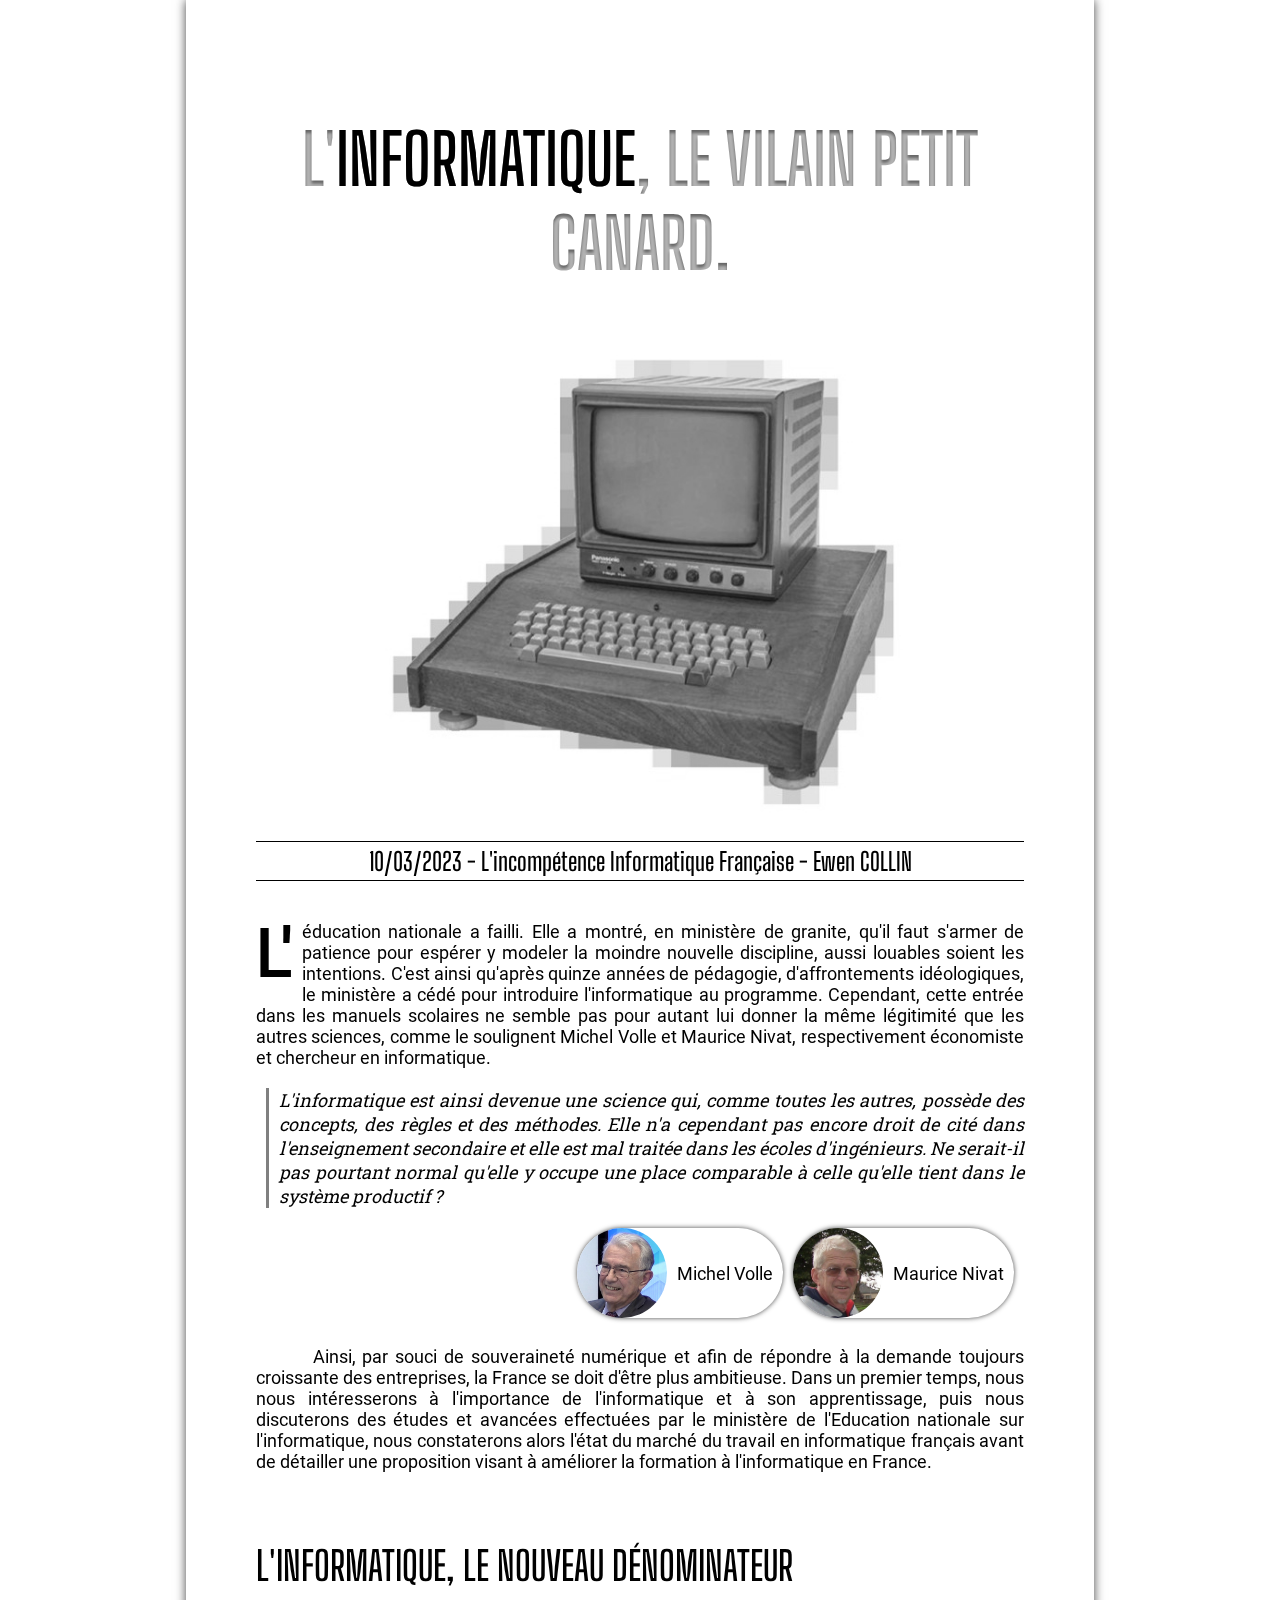
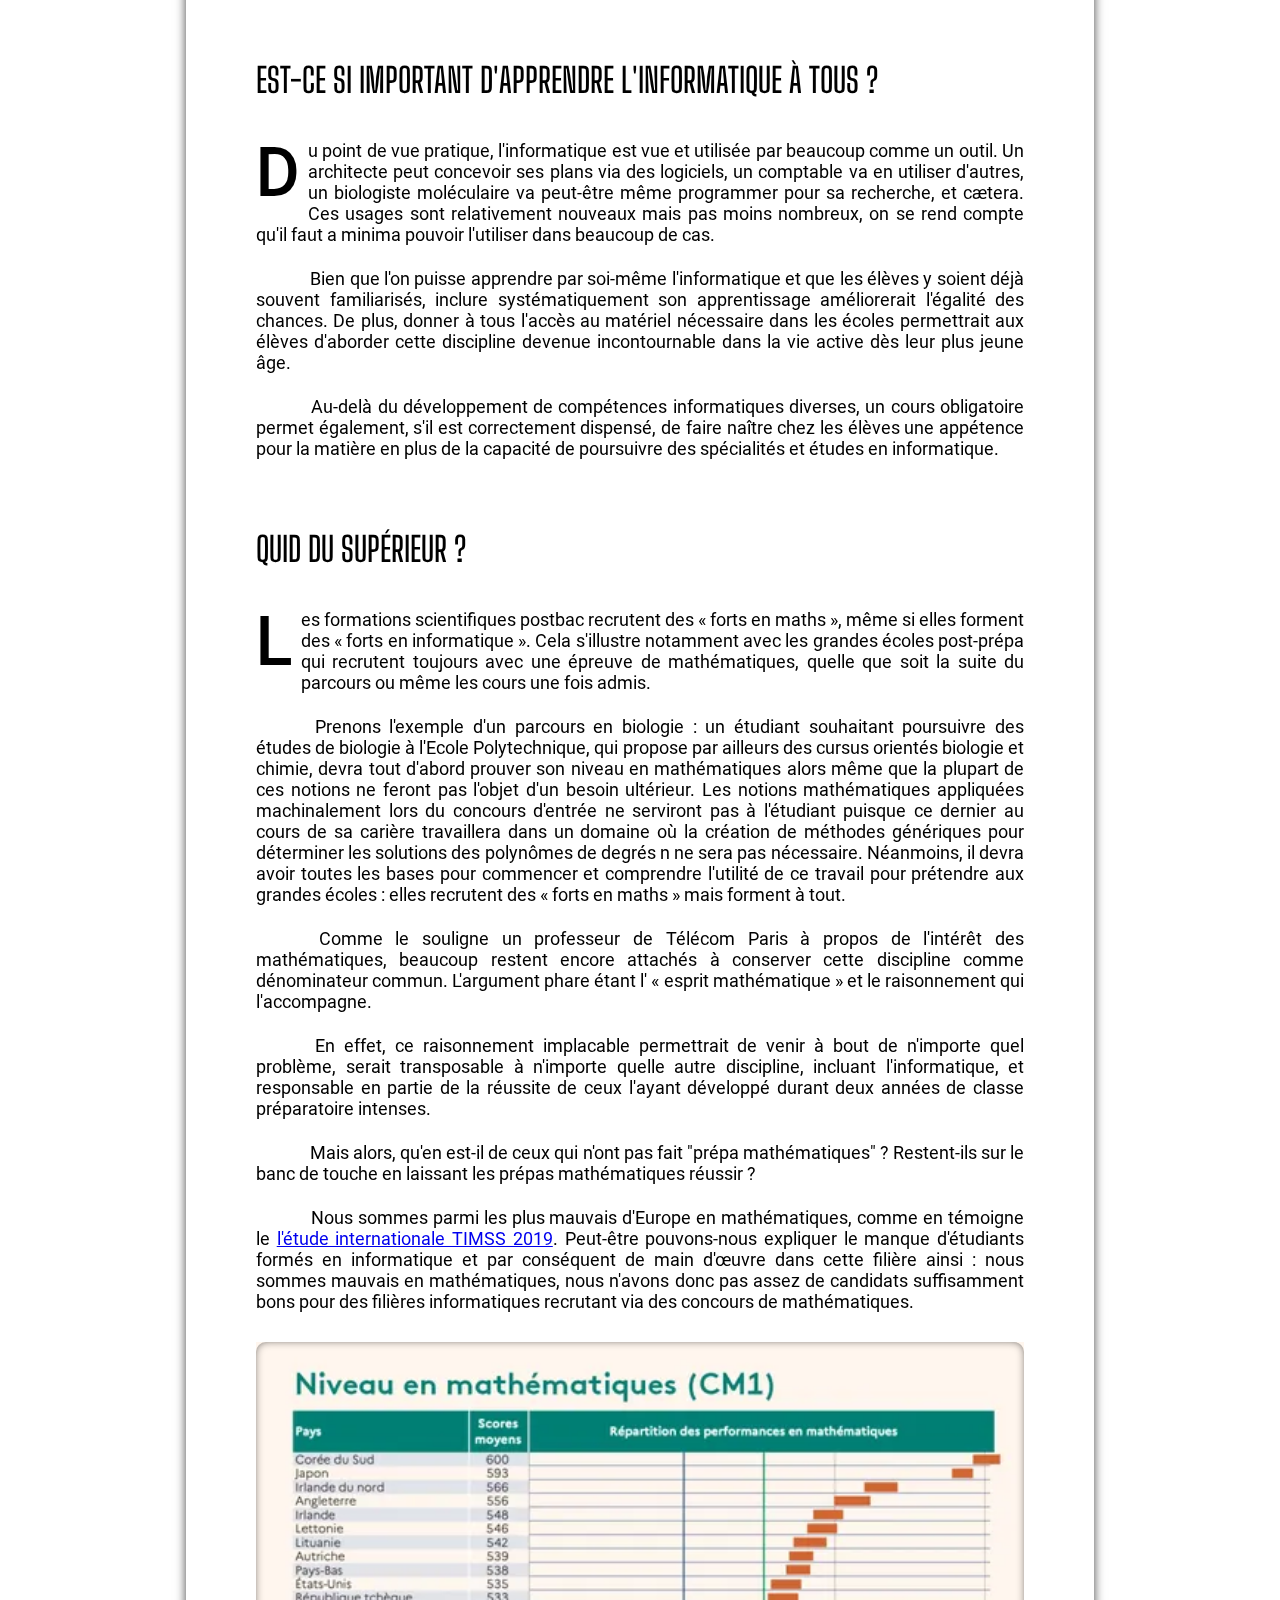
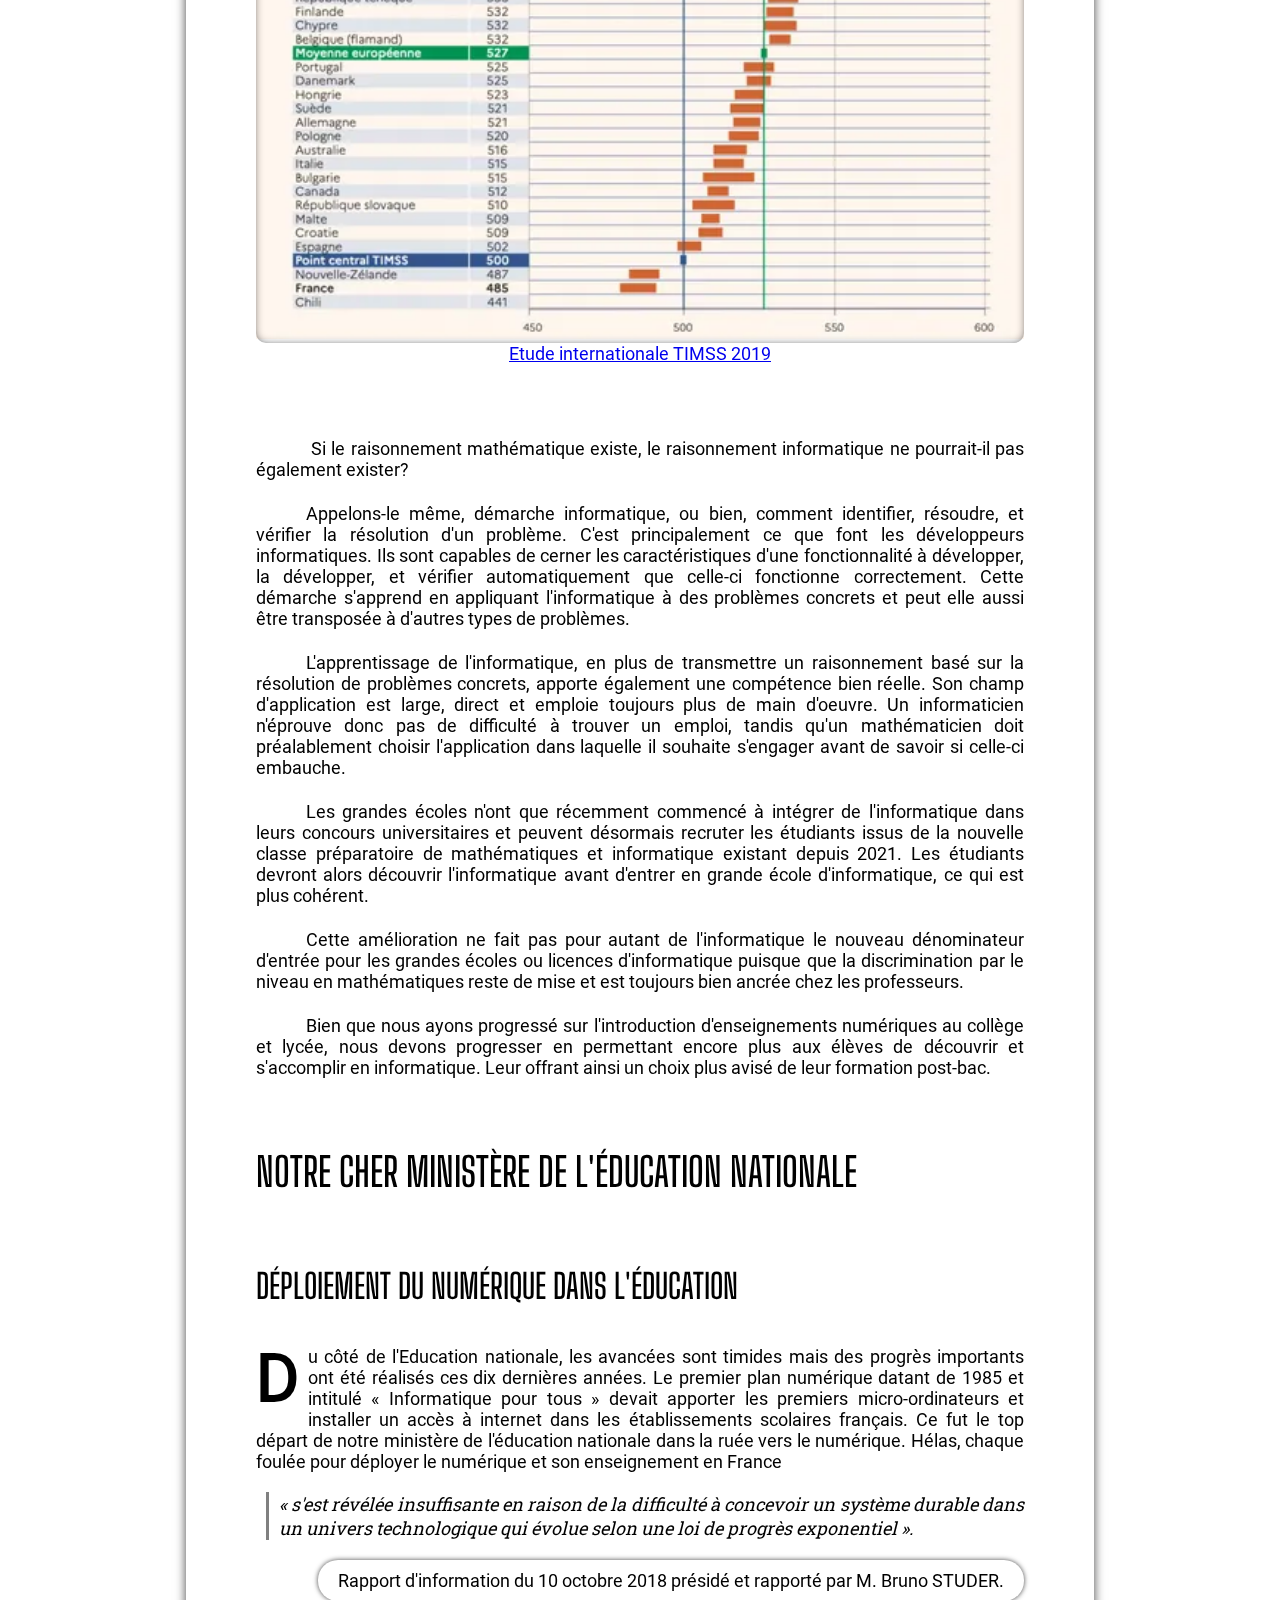
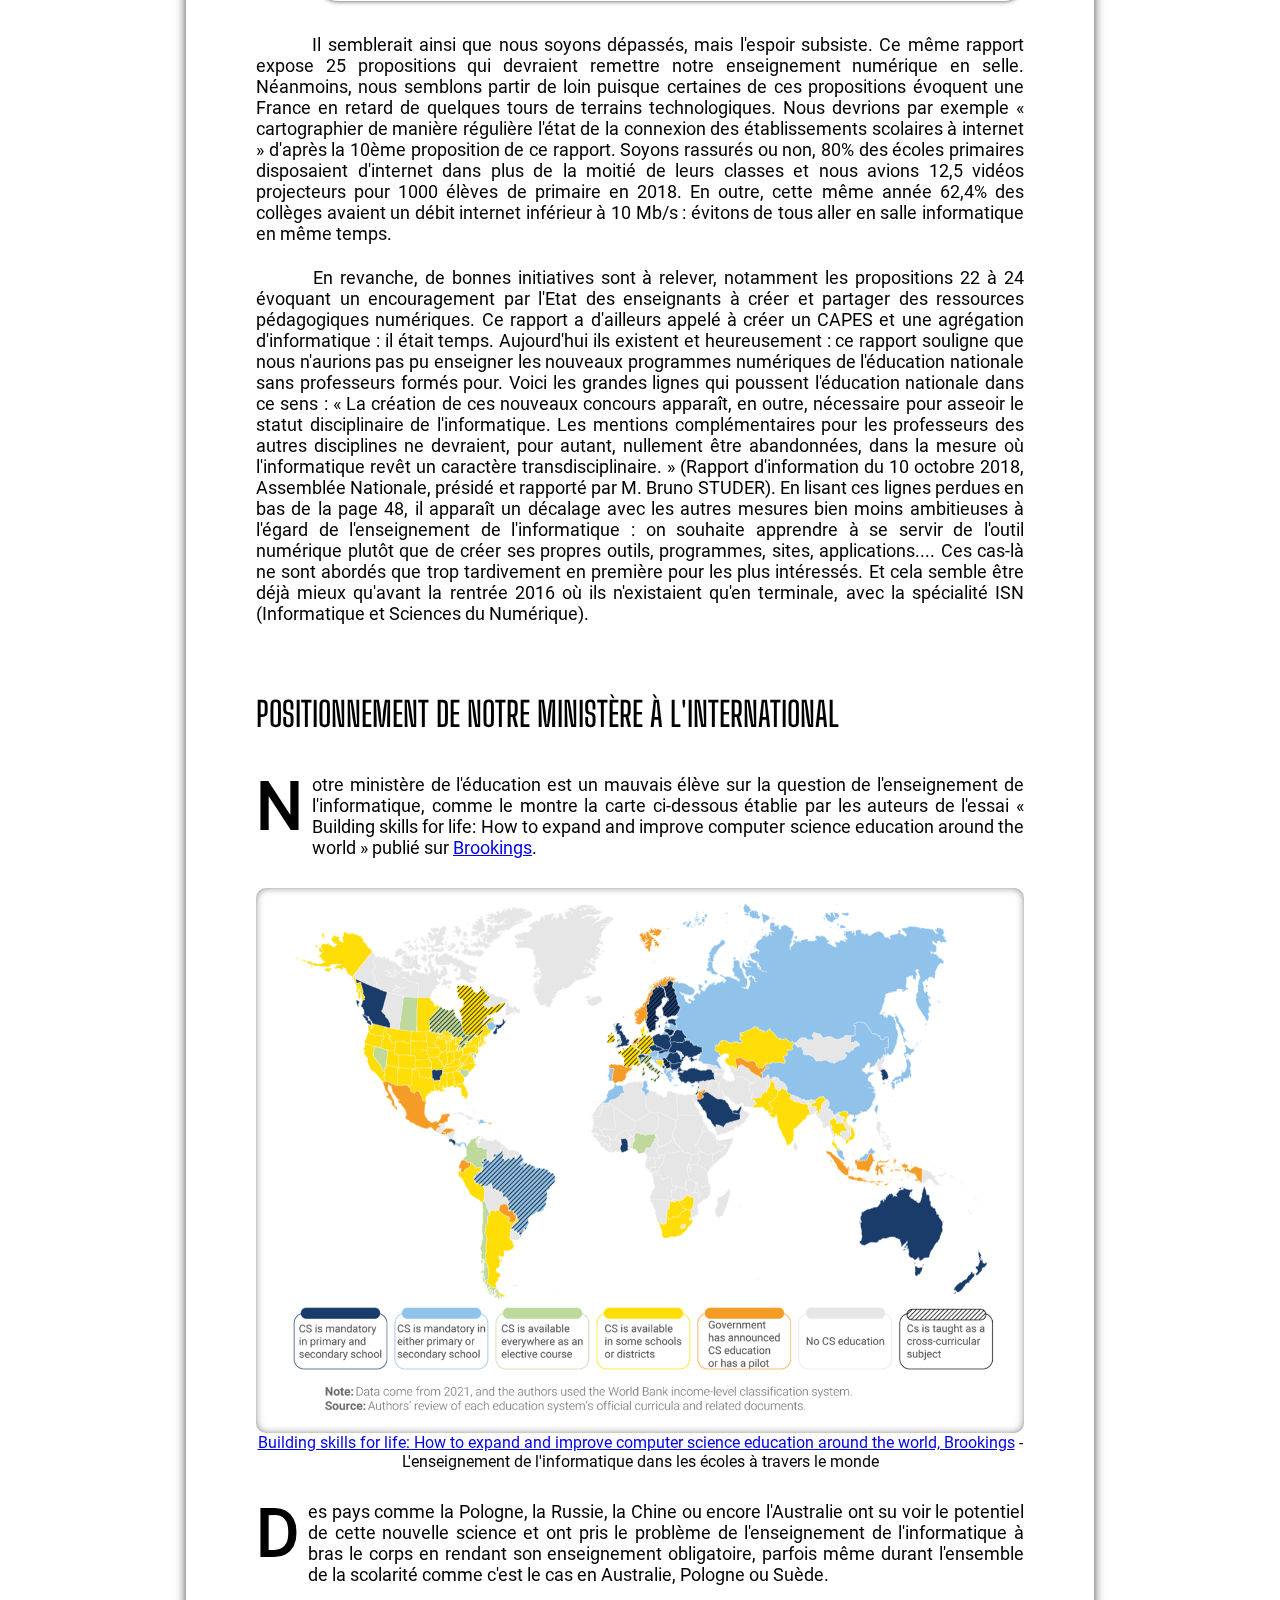
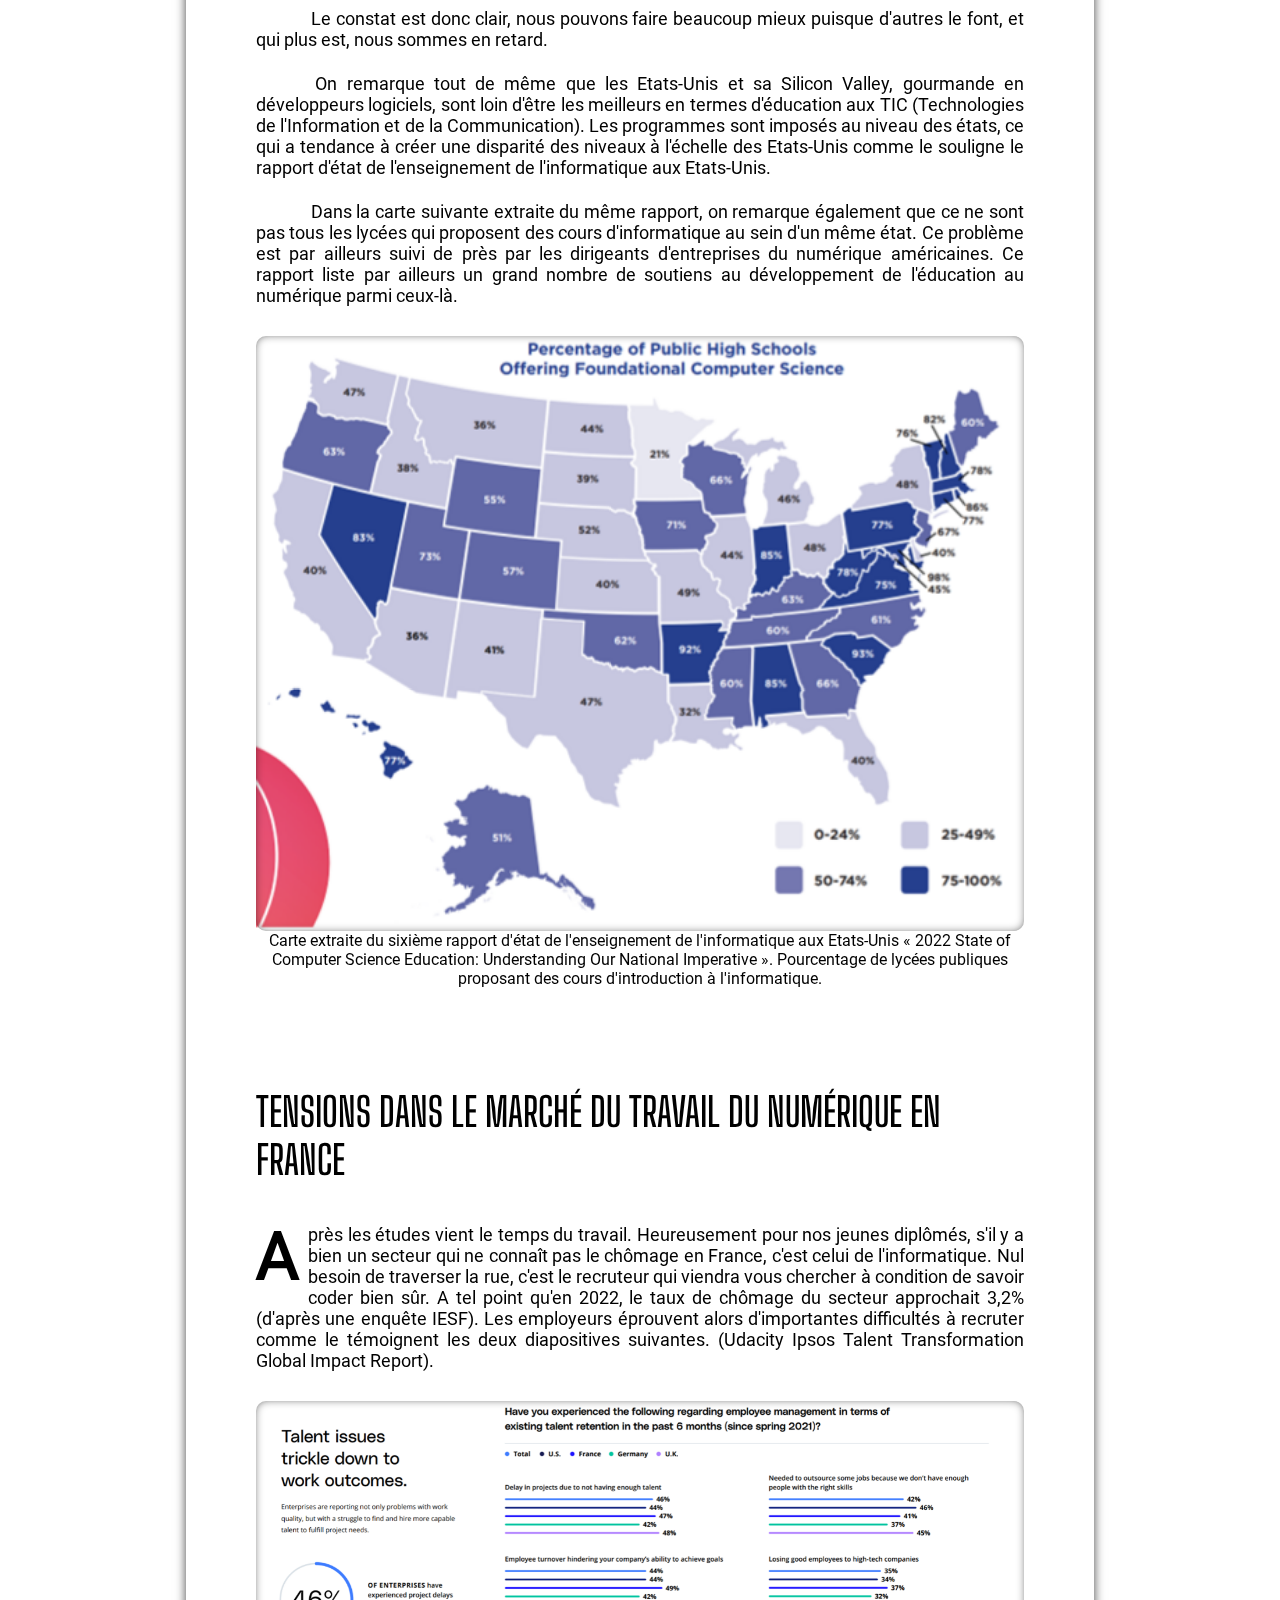
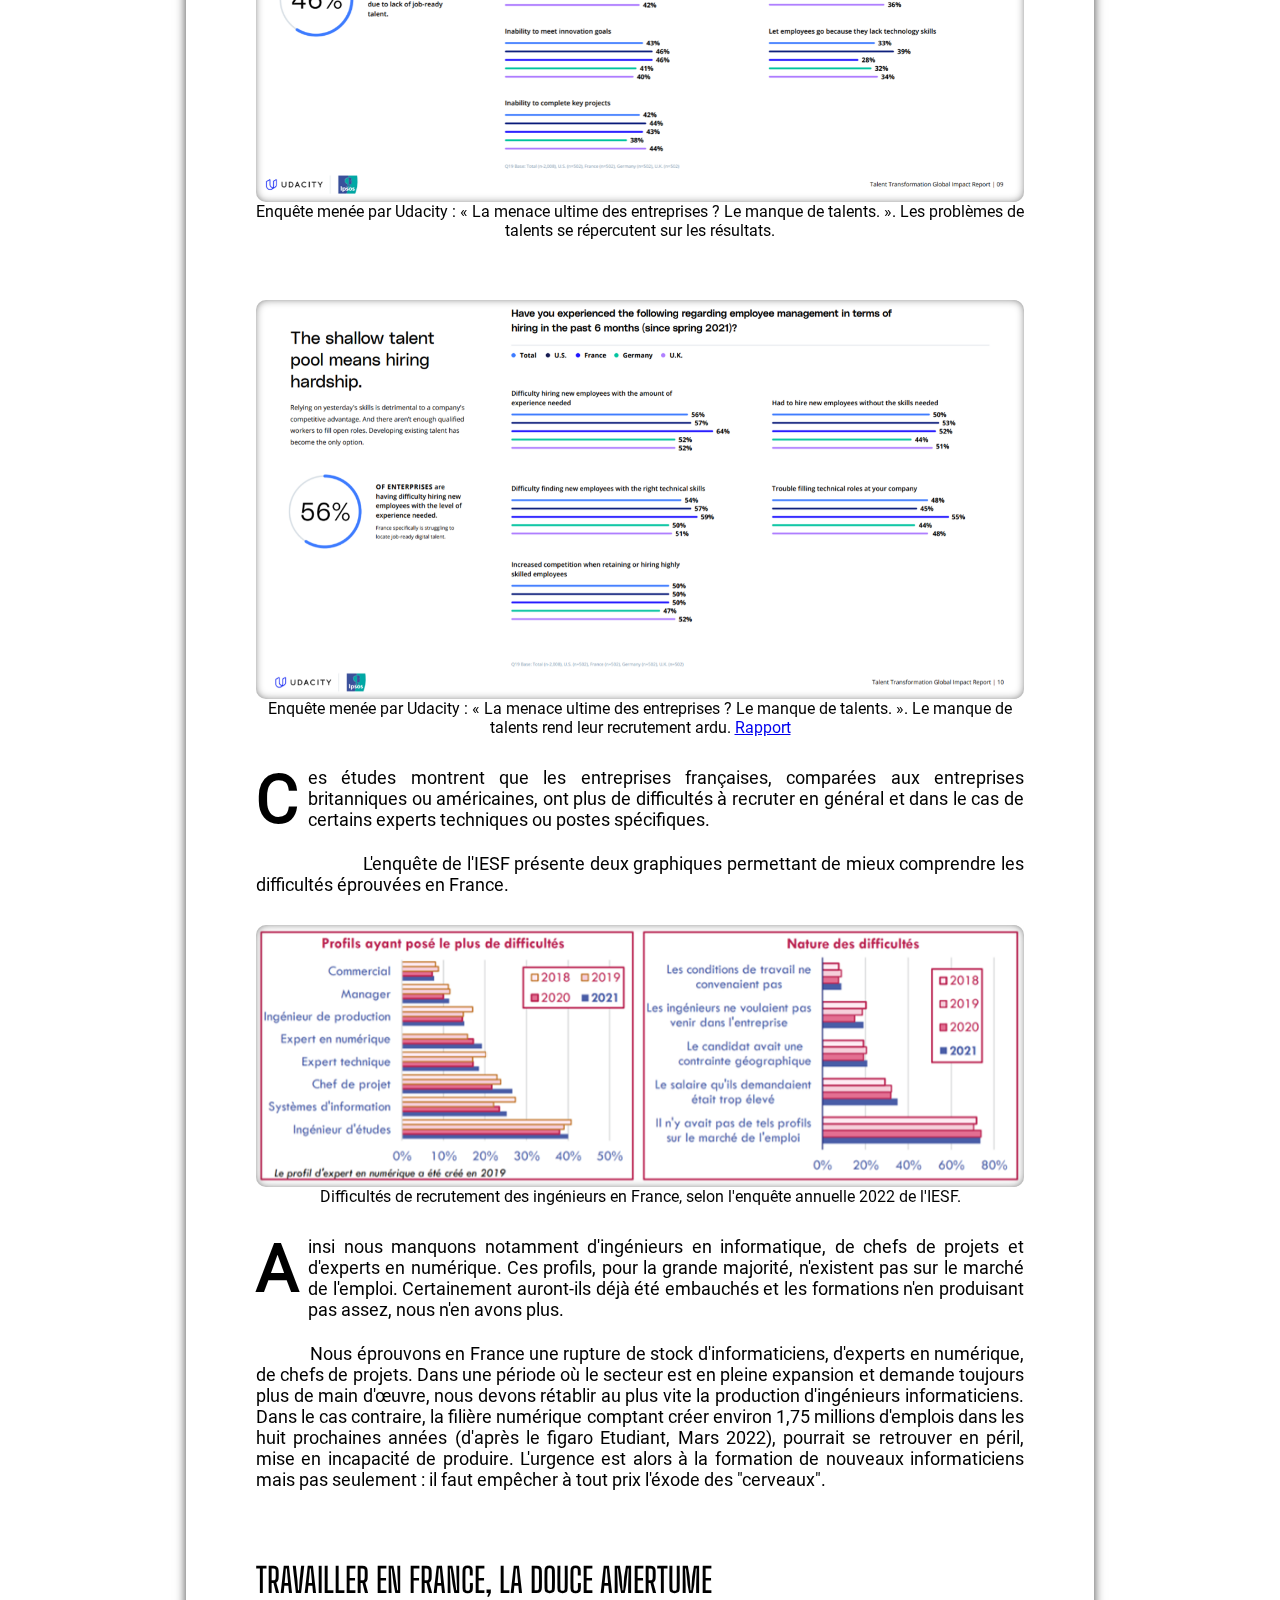
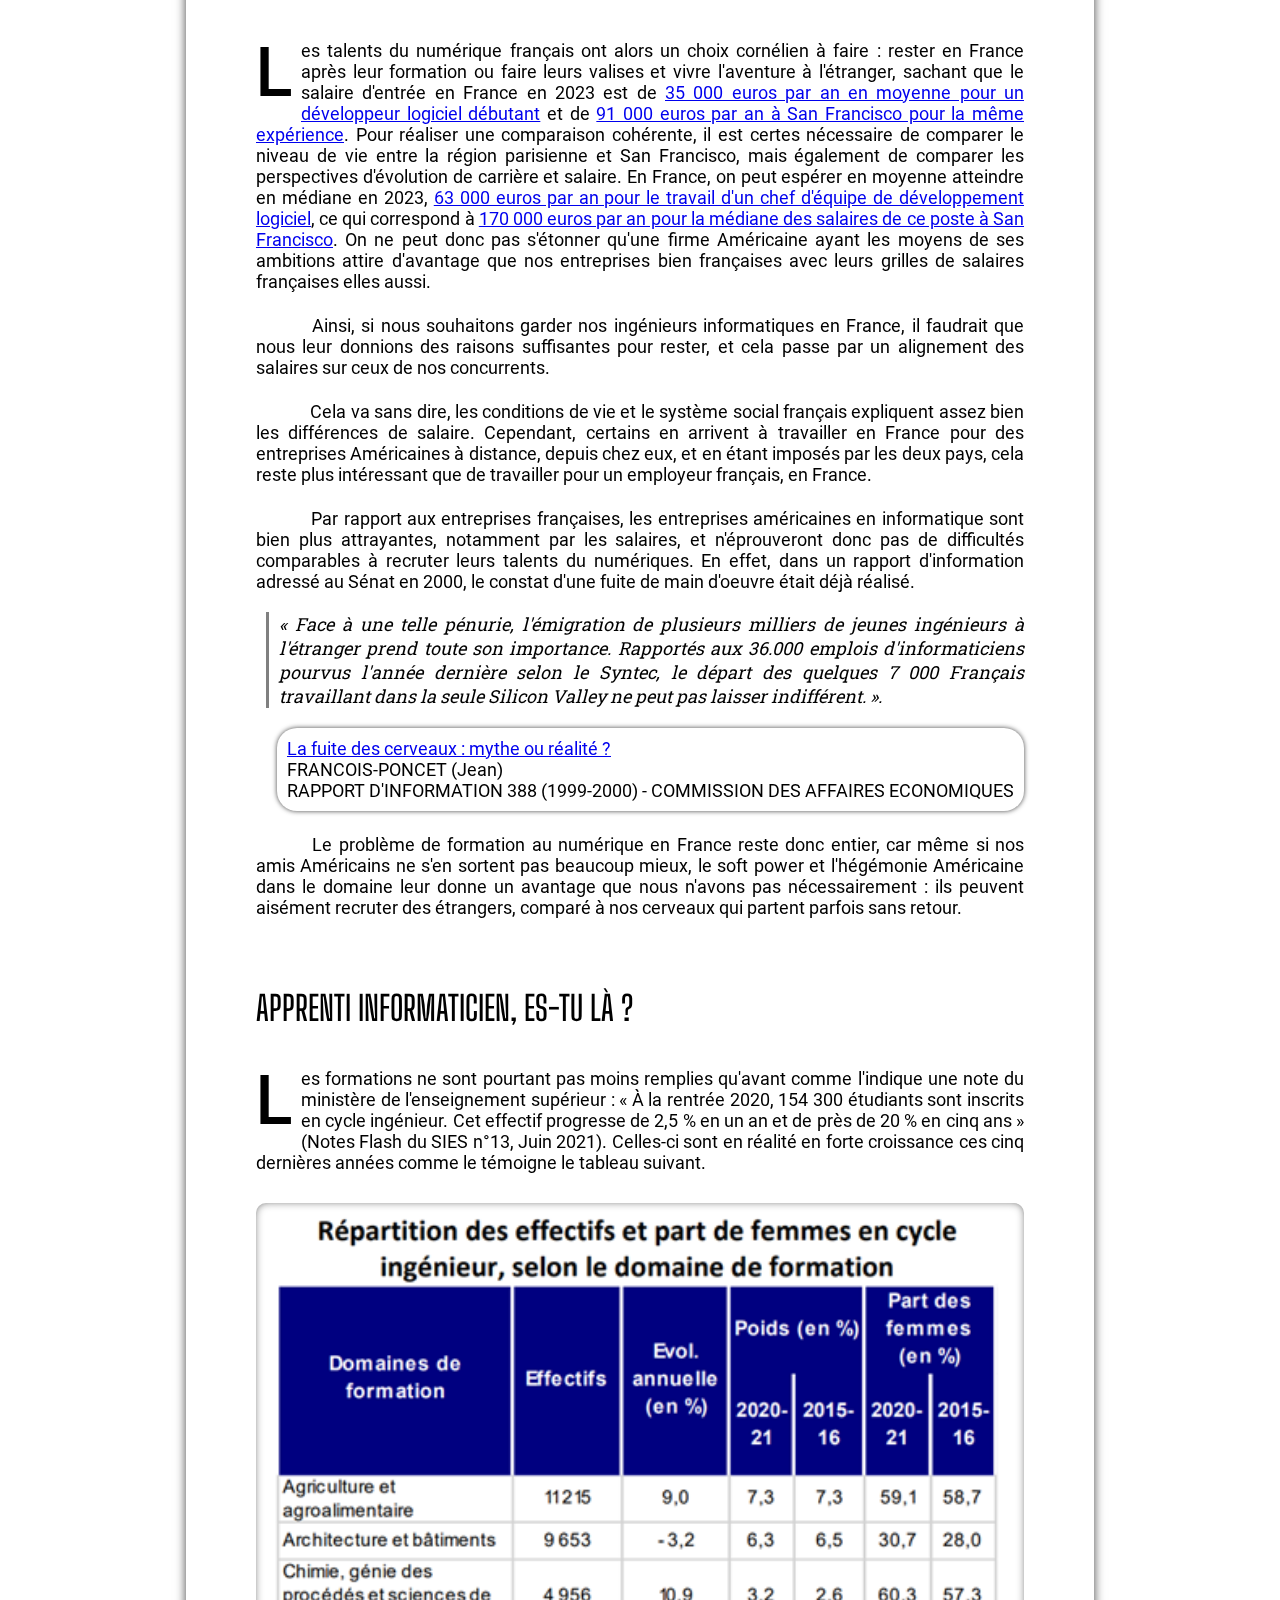
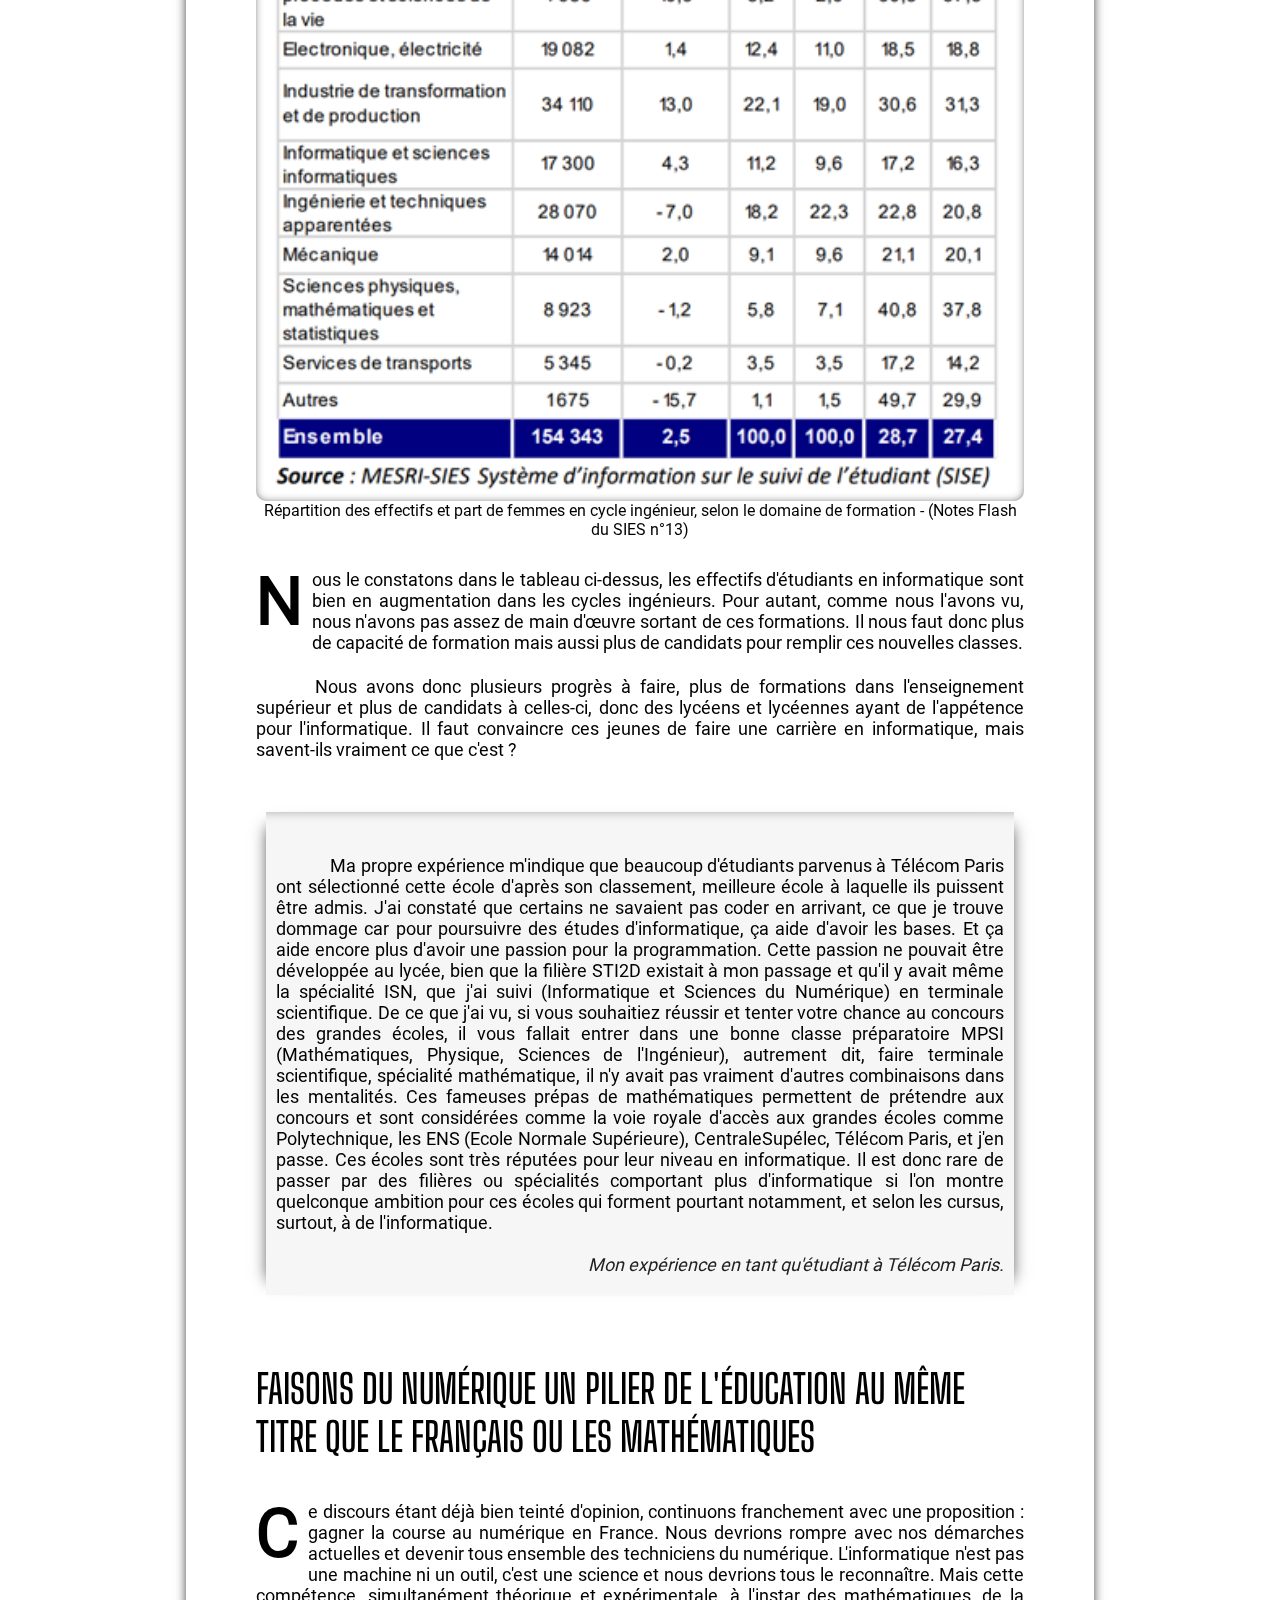
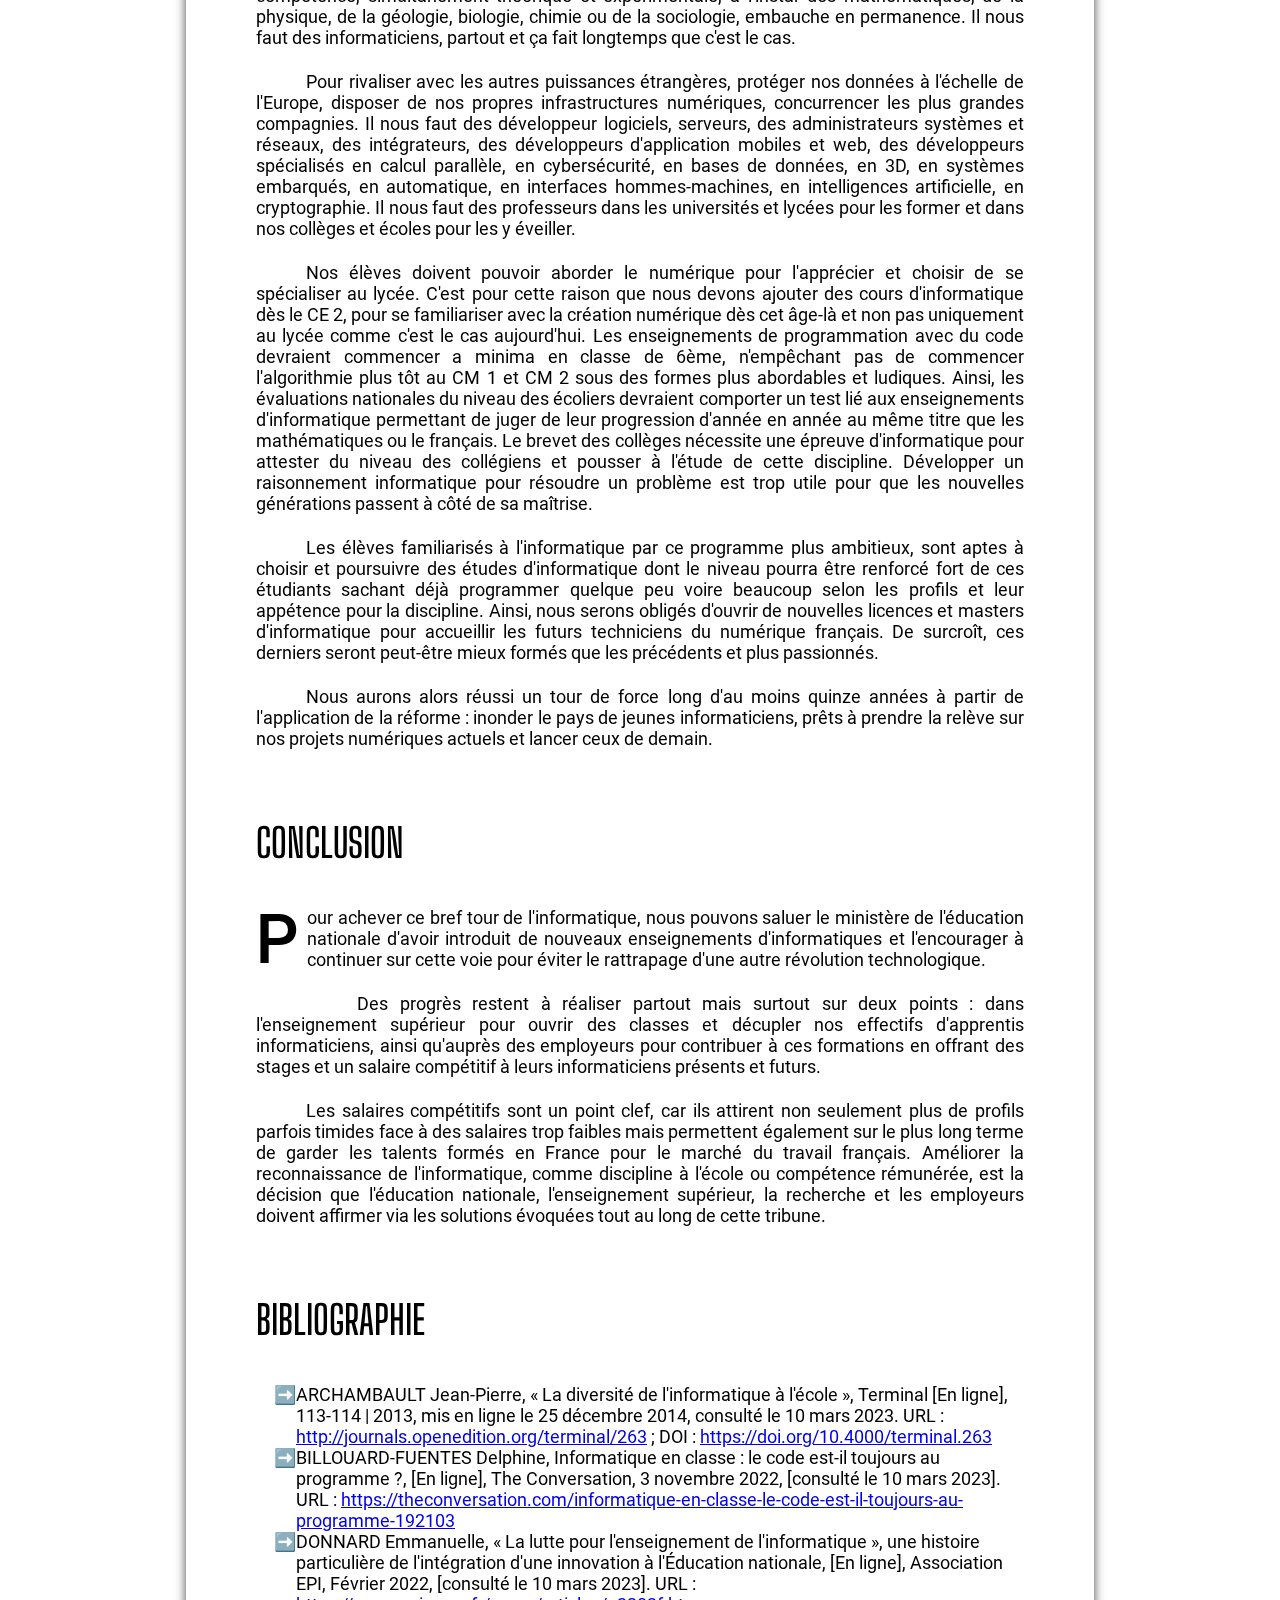
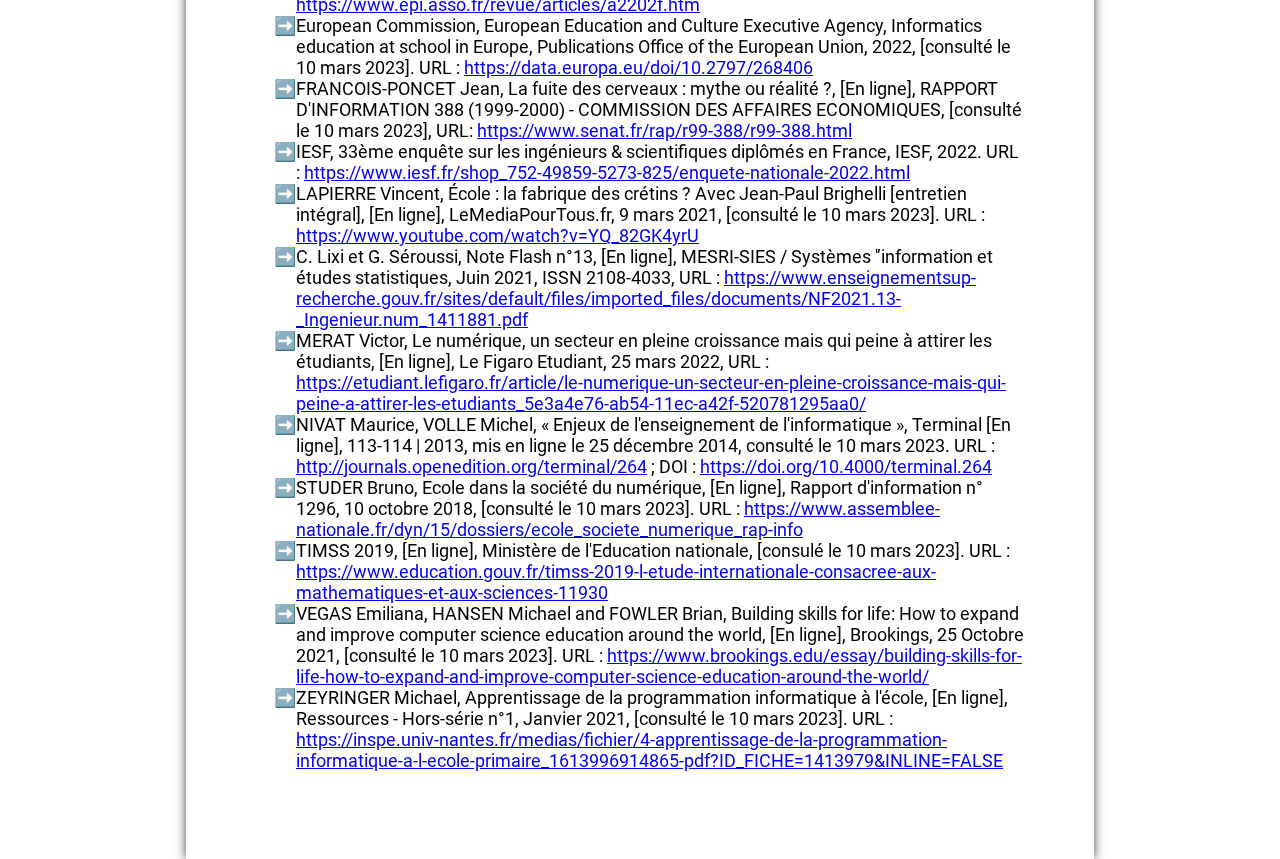
==== commit c477323d: "Update index.html" ====
--- a/PACE/index.html
+++ b/PACE/index.html
@@ -375,7 +375,7 @@
             <div class="text-block">
                 Ainsi nous manquons notamment d'ingénieurs en informatique, de chefs de projets et d'experts en
                 numérique. Ces profils, pour la grande majorité, n'existent pas sur le marché de l'emploi. Certainement
-                auront-ils déjà été embauchés et les formations n'en produisant pas assez, non n'en avons plus.
+                auront-ils déjà été embauchés et les formations n'en produisant pas assez, nous n'en avons plus.
 
                 <br>
                 <span class="sb"></span>
@@ -465,7 +465,7 @@
                 <span class="sb"></span>
                 Le problème de formation au numérique en France reste donc entier, car même si nos amis Américains ne
                 s'en sortent pas beaucoup mieux, le soft power et l'hégémonie Américaine dans le domaine leur donne un
-                avantage que nous n'avons pas nécessairement : ils peuvent recruter des étrangers, comparé à nos
+                avantage que nous n'avons pas nécessairement : ils peuvent aisément recruter des étrangers, comparé à nos
                 cerveaux qui partent parfois sans retour.
 
             </div>
@@ -492,7 +492,7 @@
                 </div>
             </div>
             <div class="text-block">
-                Nous le constatons dans le tableau ci-dessus, les effectifs d'étudiants en informatique est bien
+                Nous le constatons dans le tableau ci-dessus, les effectifs d'étudiants en informatique sont bien en
                 augmentation dans les cycles ingénieurs. Pour autant, comme nous l'avons vu, nous n'avons pas assez de
                 main d'œuvre sortant de ces formations. Il nous faut donc plus de capacité de formation mais aussi plus
                 de candidats pour remplir ces nouvelles classes.
@@ -525,11 +525,11 @@
                     autrement
                     dit, faire terminale scientifique, spécialité mathématique, il n'y avait pas vraiment d'autres
                     combinaisons dans les mentalités. Ces fameuses prépas de mathématiques permettent de prétendre aux
-                    concours et sont considérées comme la voie royale des grandes écoles comme Polytechnique, les ENS
+                    concours et sont considérées comme la voie royale d'accès aux grandes écoles comme Polytechnique, les ENS
                     (Ecole
                     Normale Supérieure), CentraleSupélec, Télécom Paris, et j'en passe. Ces écoles sont très réputées
                     pour
-                    leur niveau en informatique. Il est donc bien impossible de passer par des filières ou spécialités
+                    leur niveau en informatique. Il est donc rare de passer par des filières ou spécialités
                     comportant plus d'informatique si l'on montre quelconque ambition pour ces écoles qui forment
                     pourtant
                     notamment, et selon les cursus, surtout, à de l'informatique.
@@ -721,4 +721,4 @@
     </div>
 </body>
 
-</html>+</html>
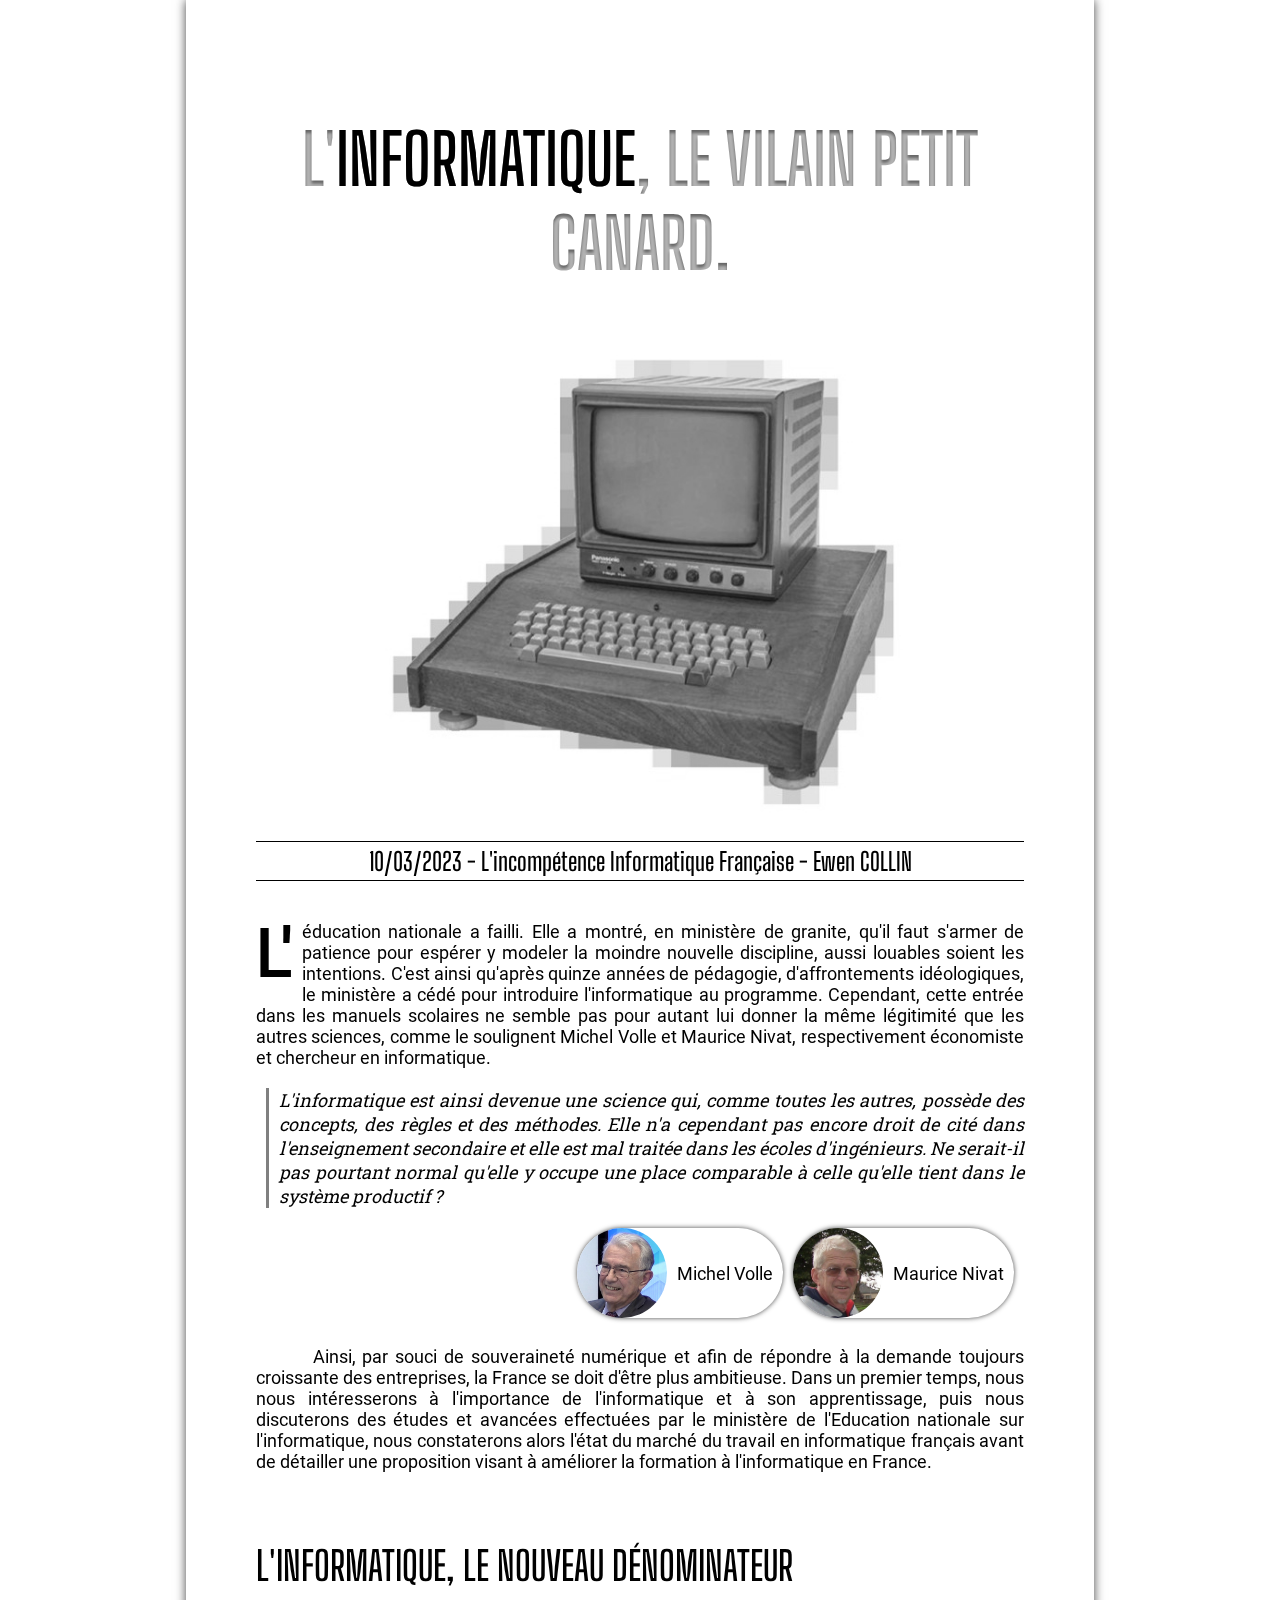
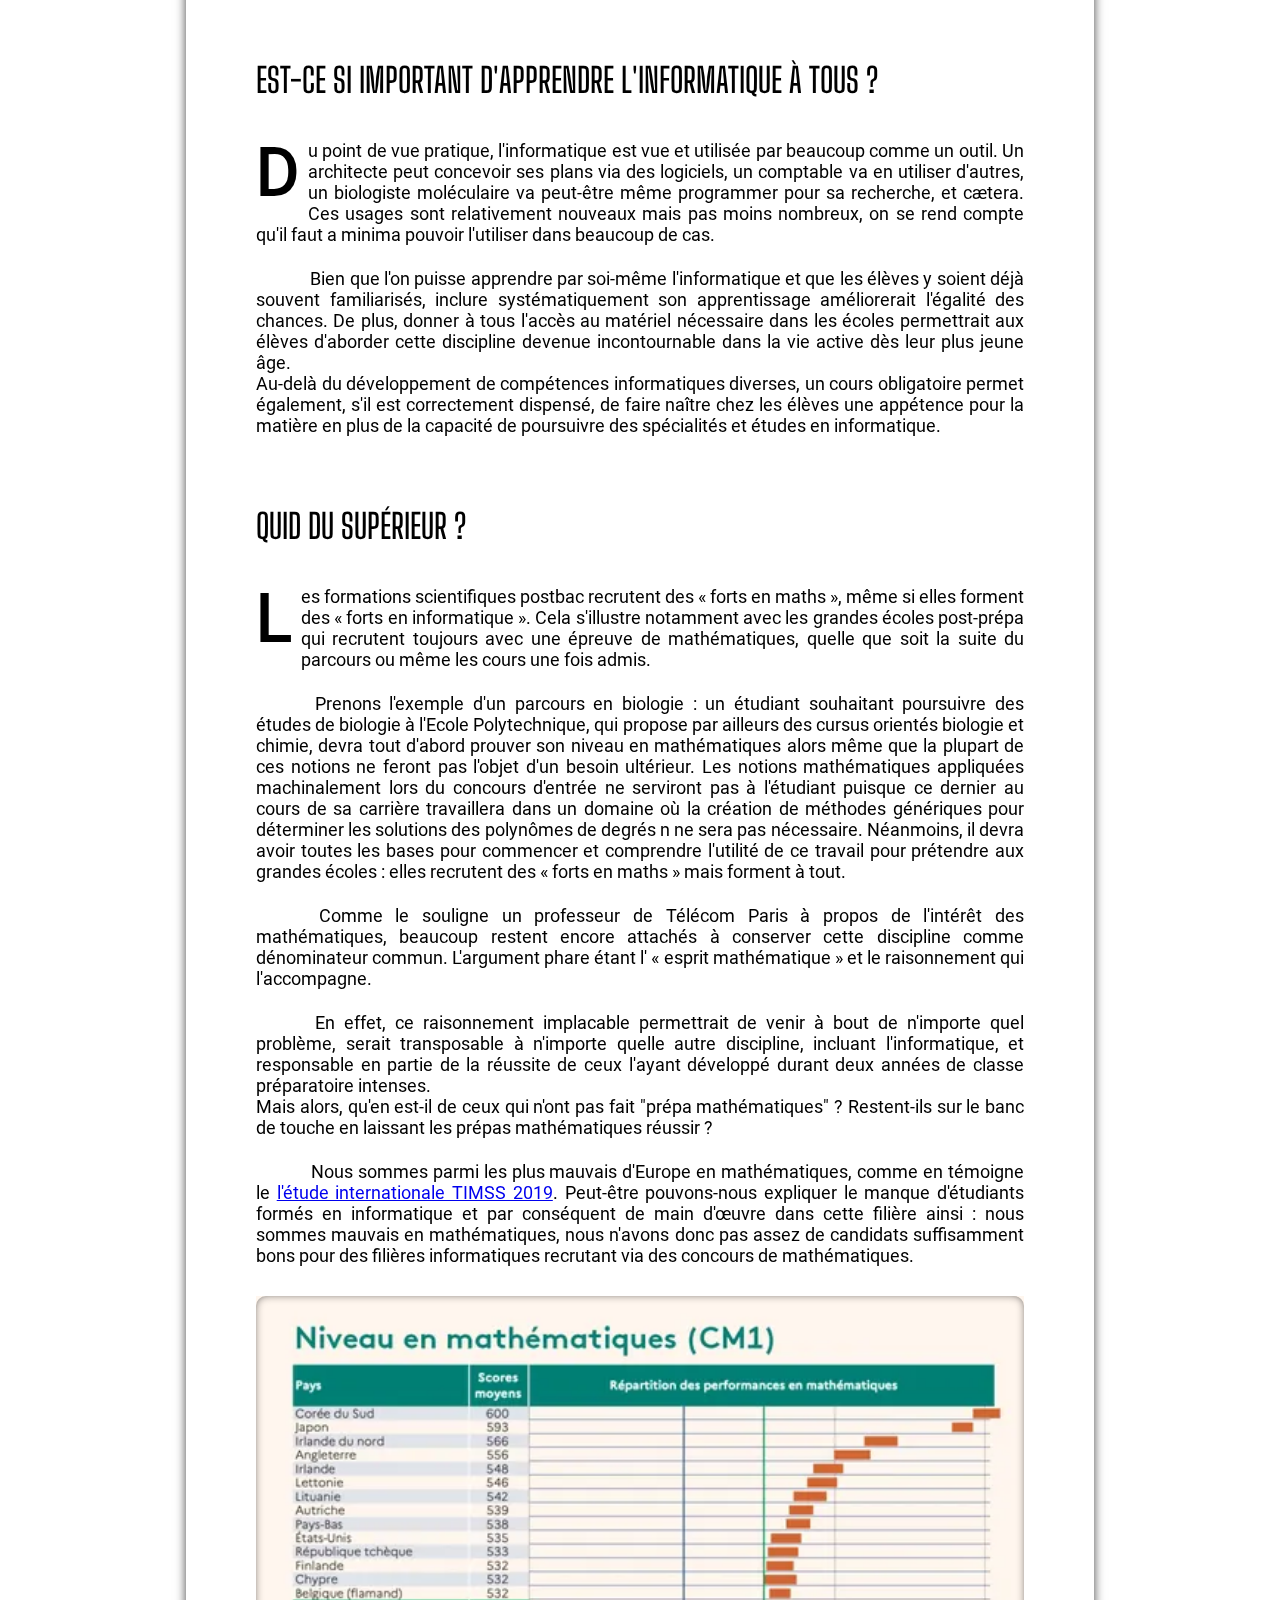
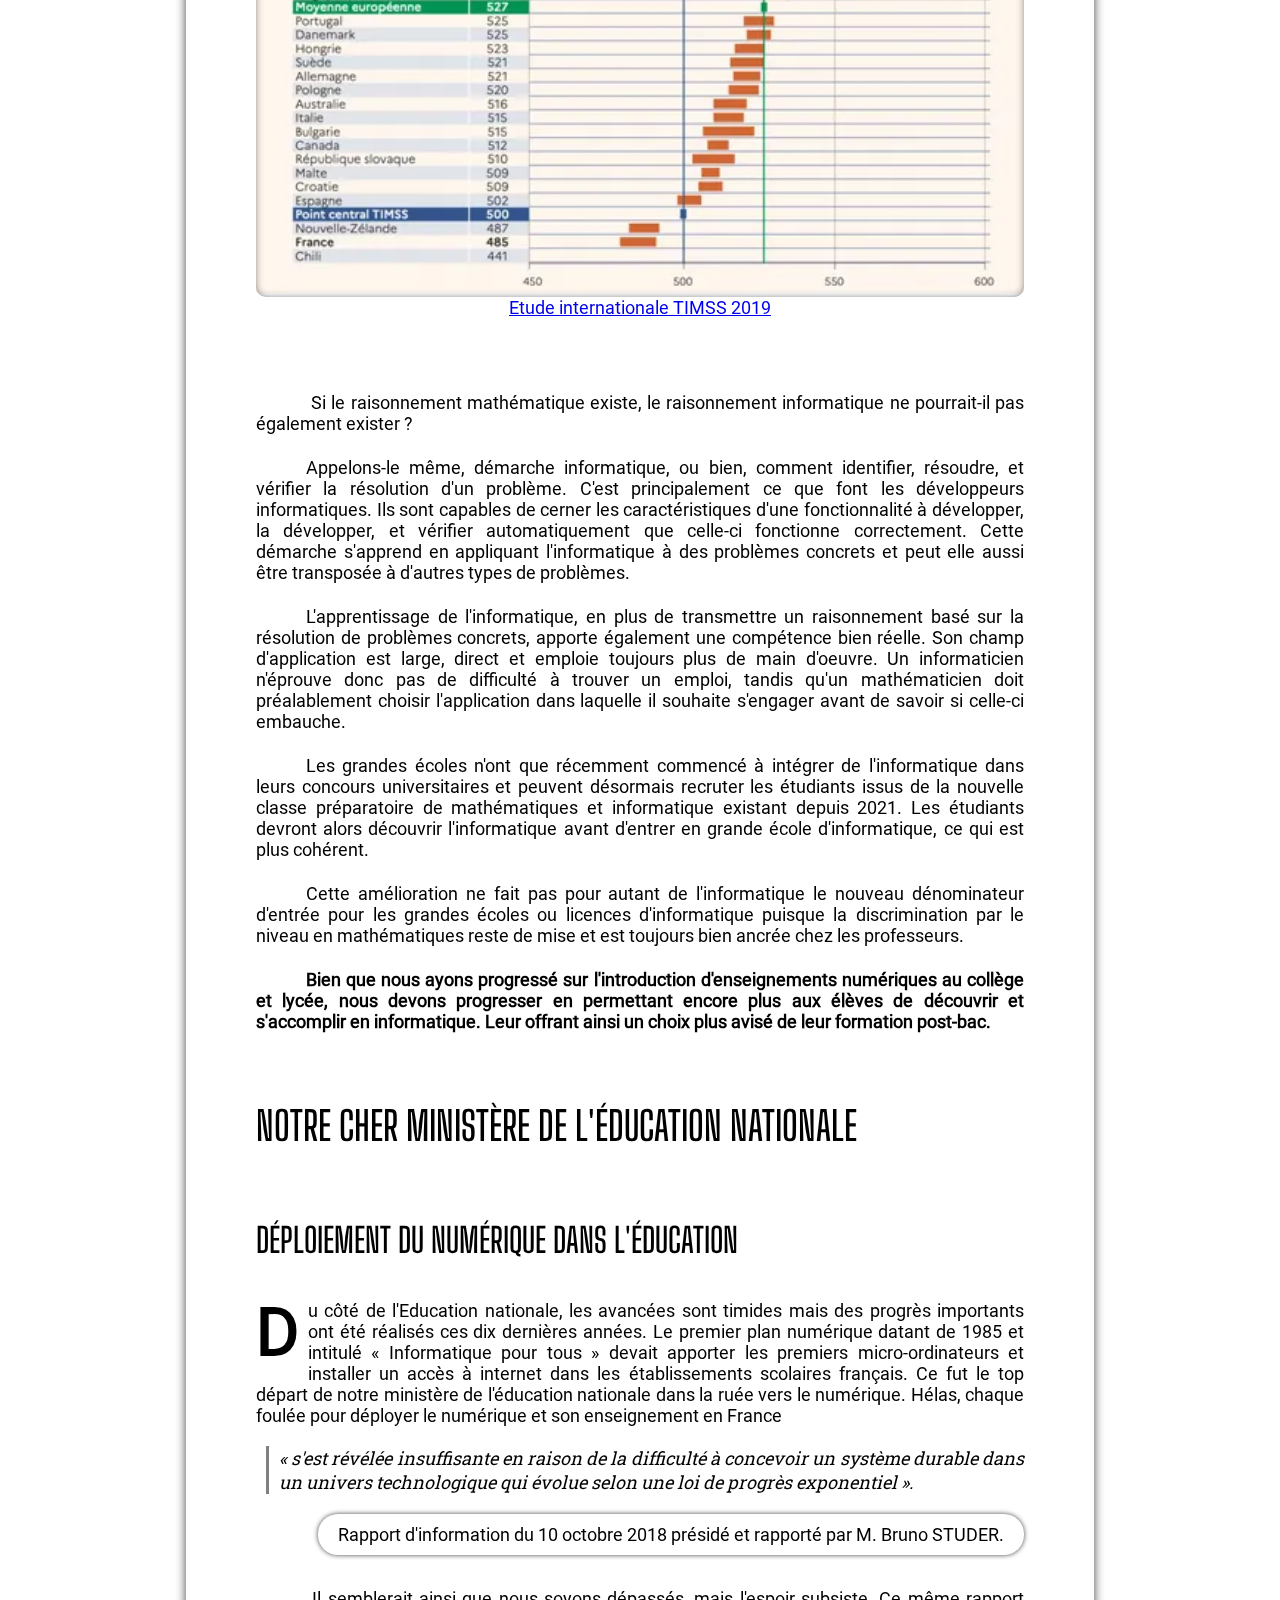
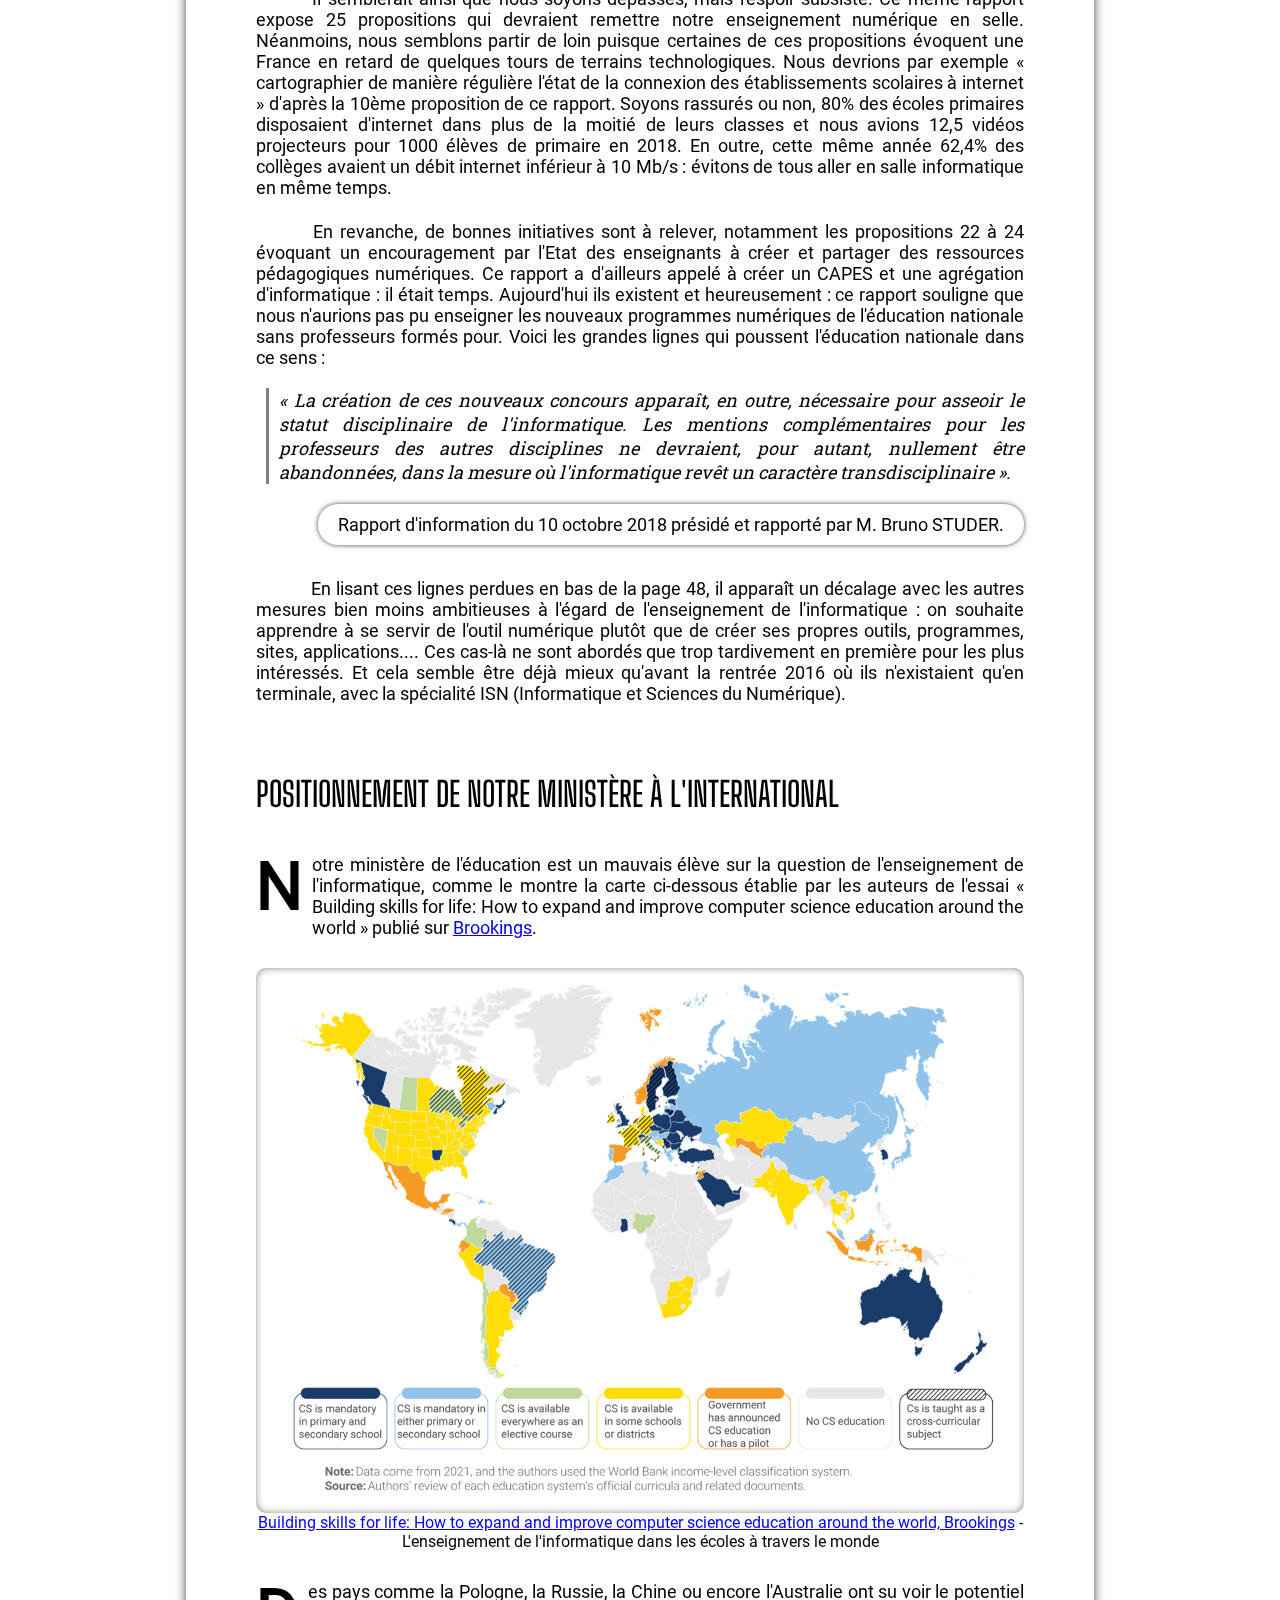
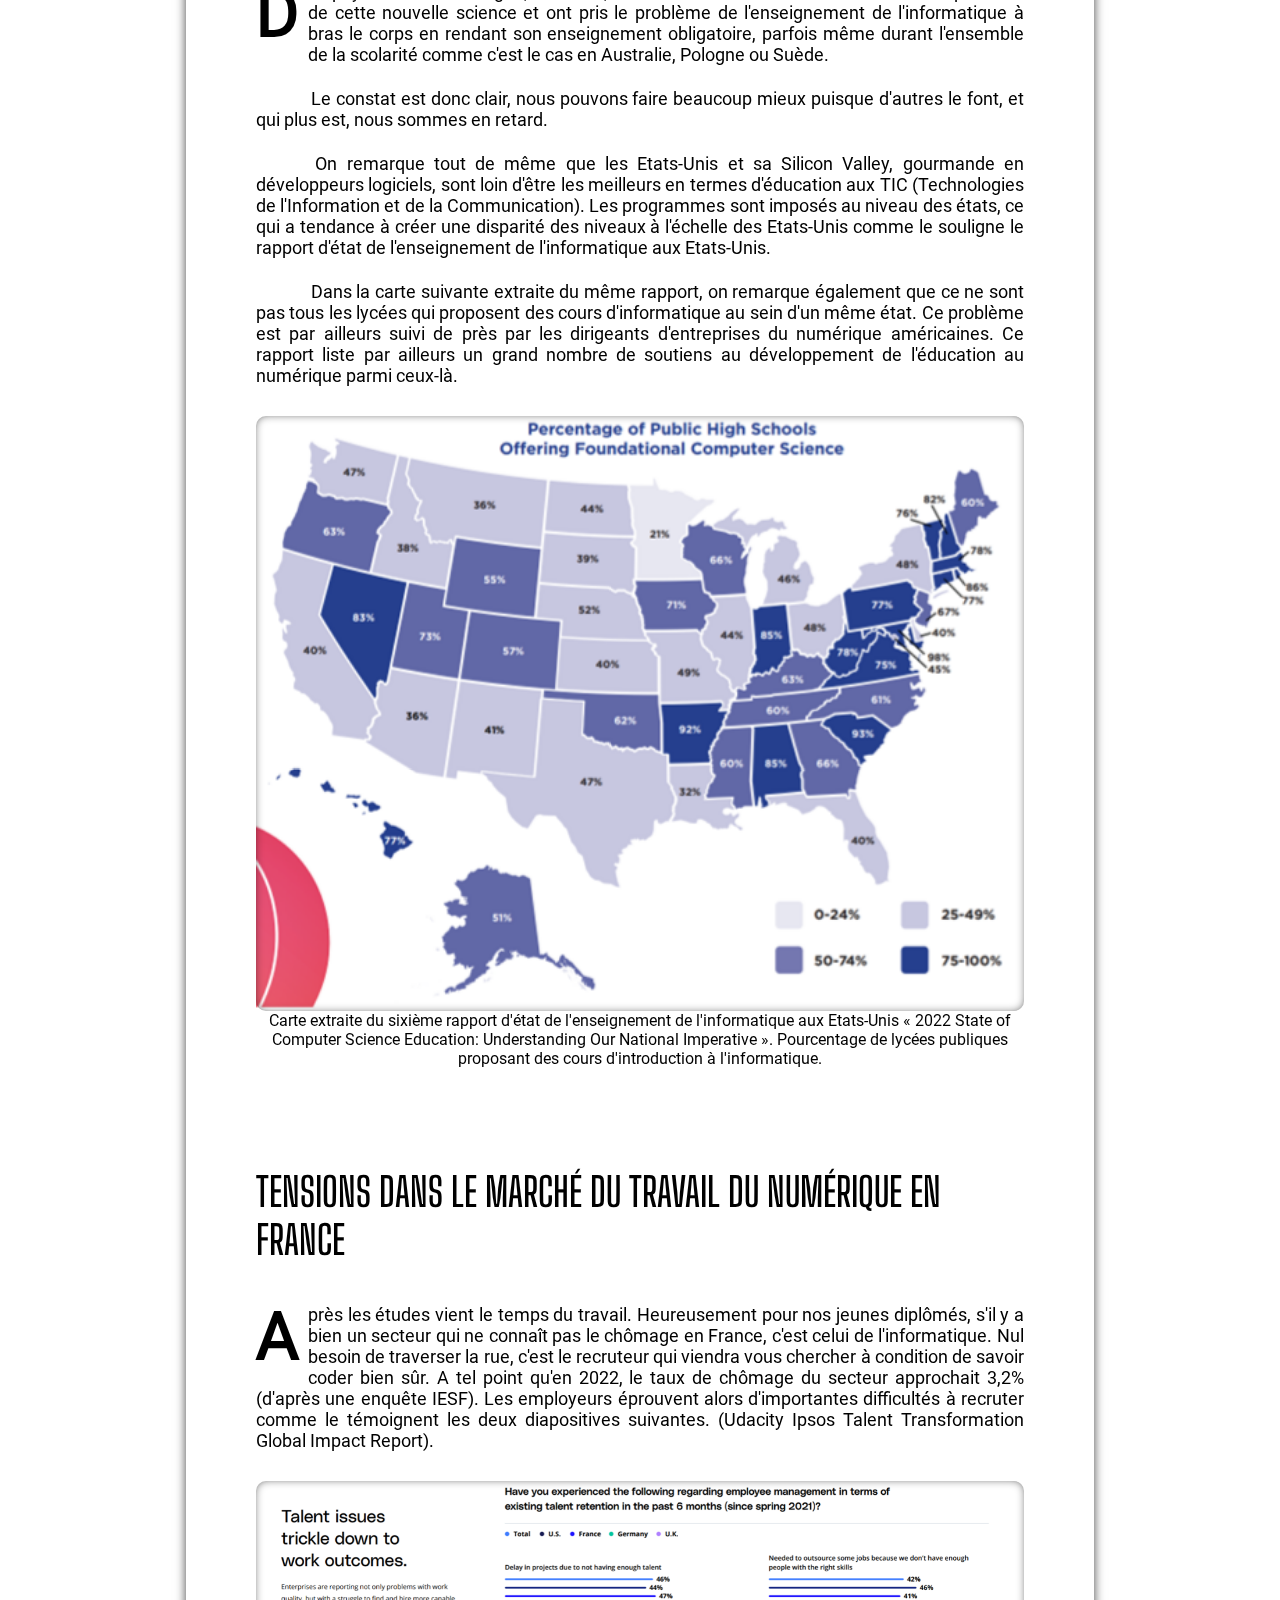
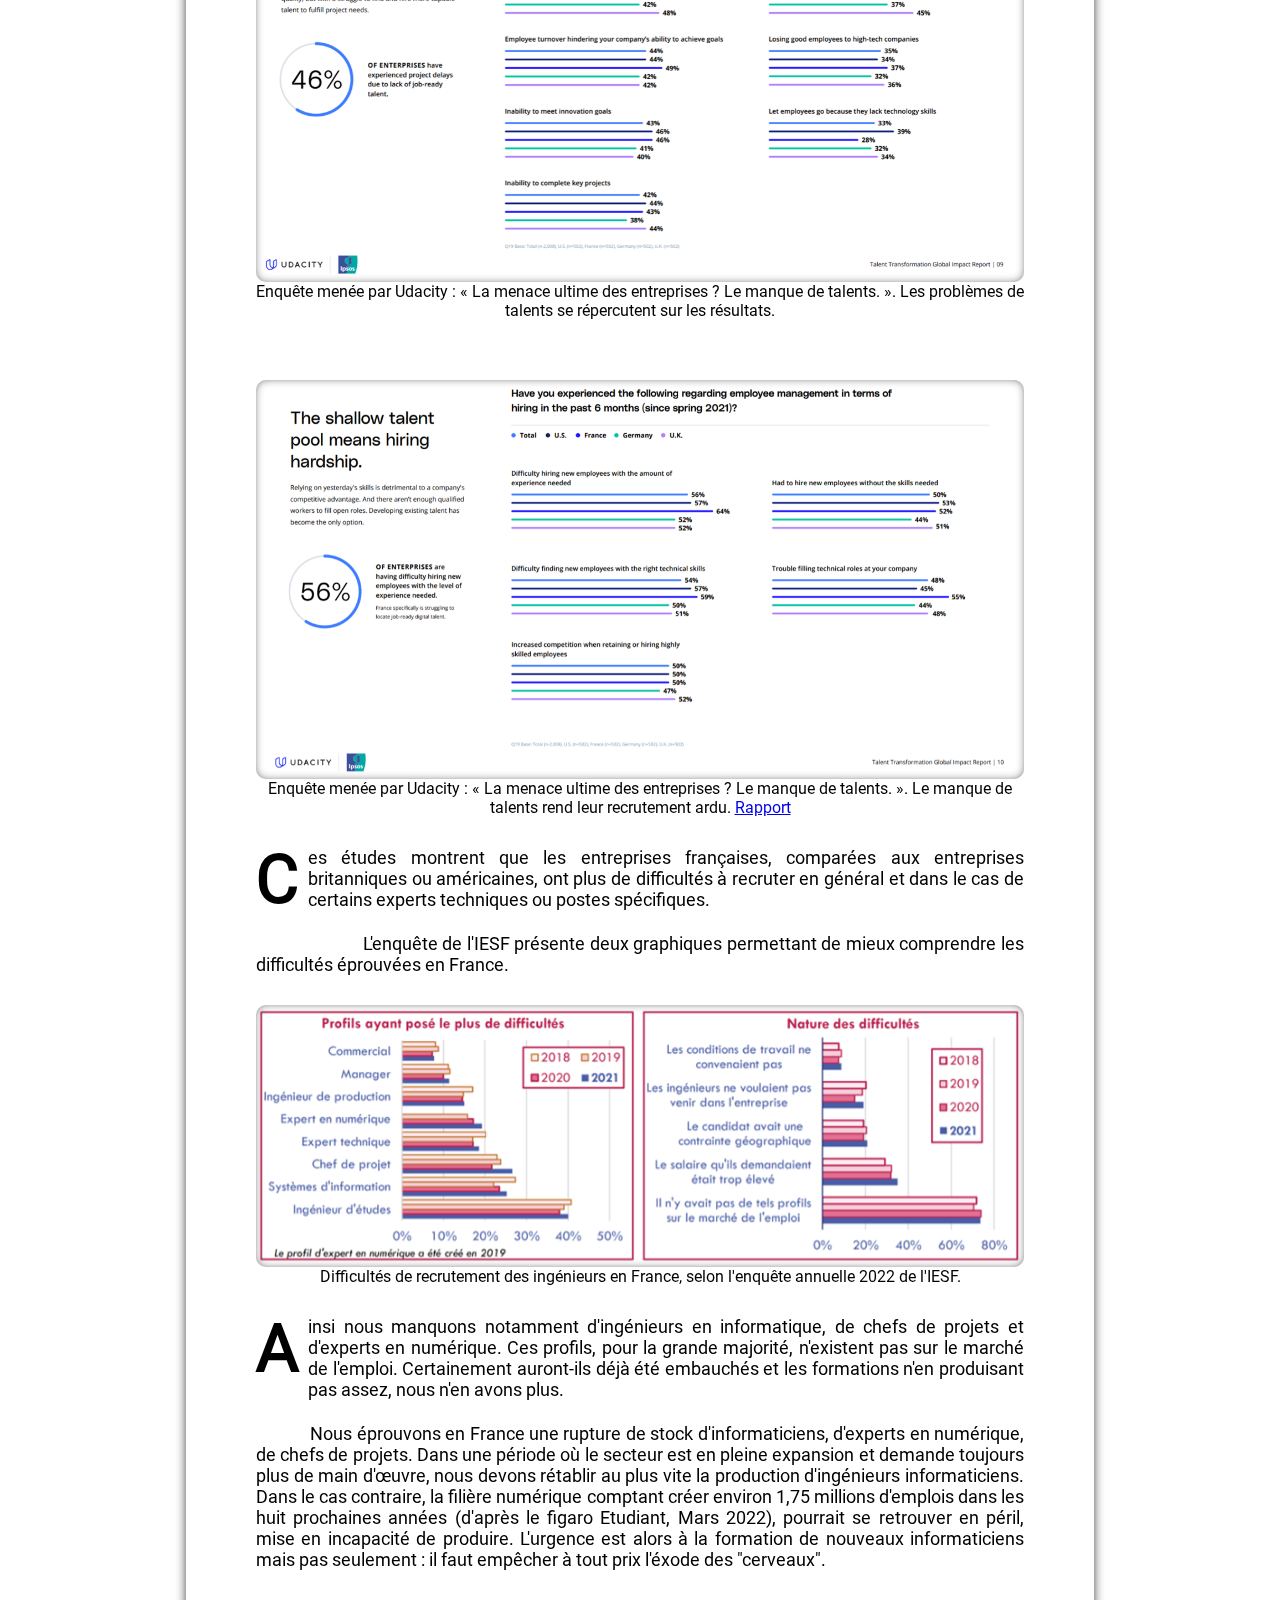
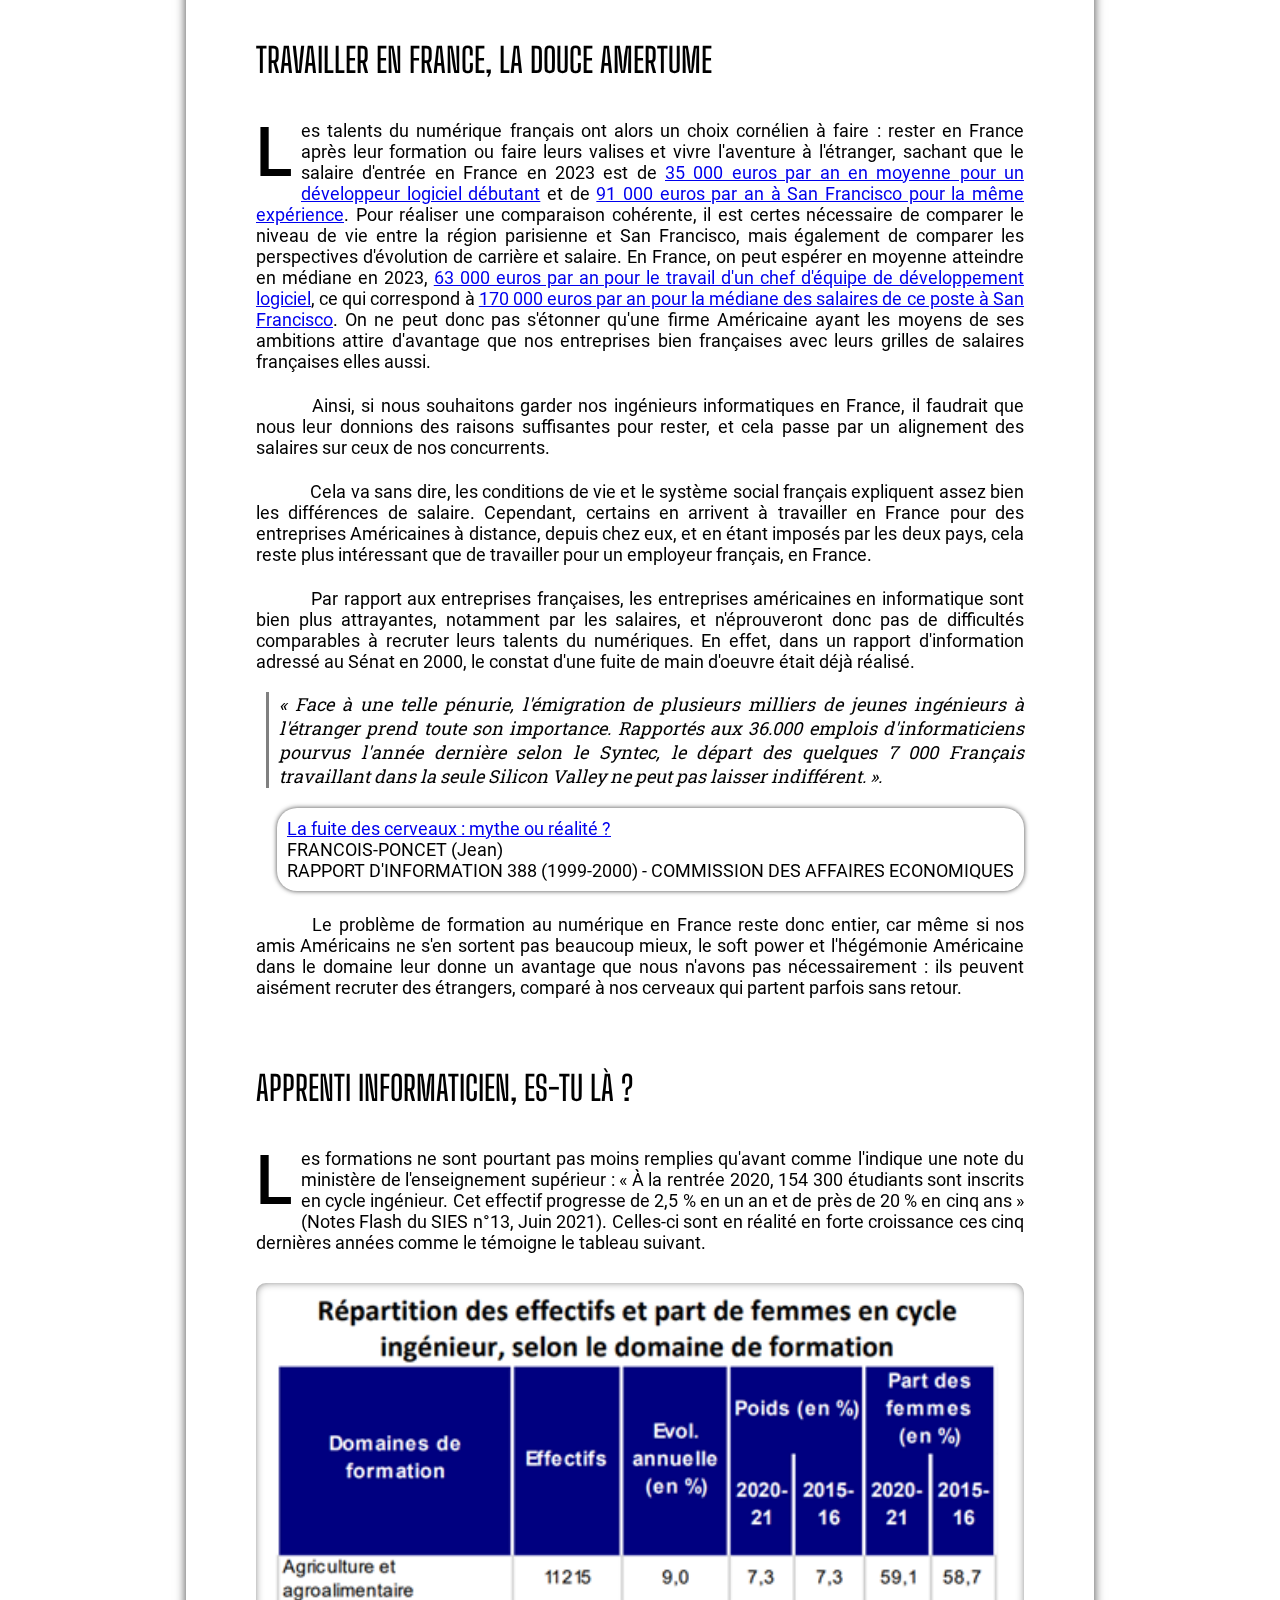
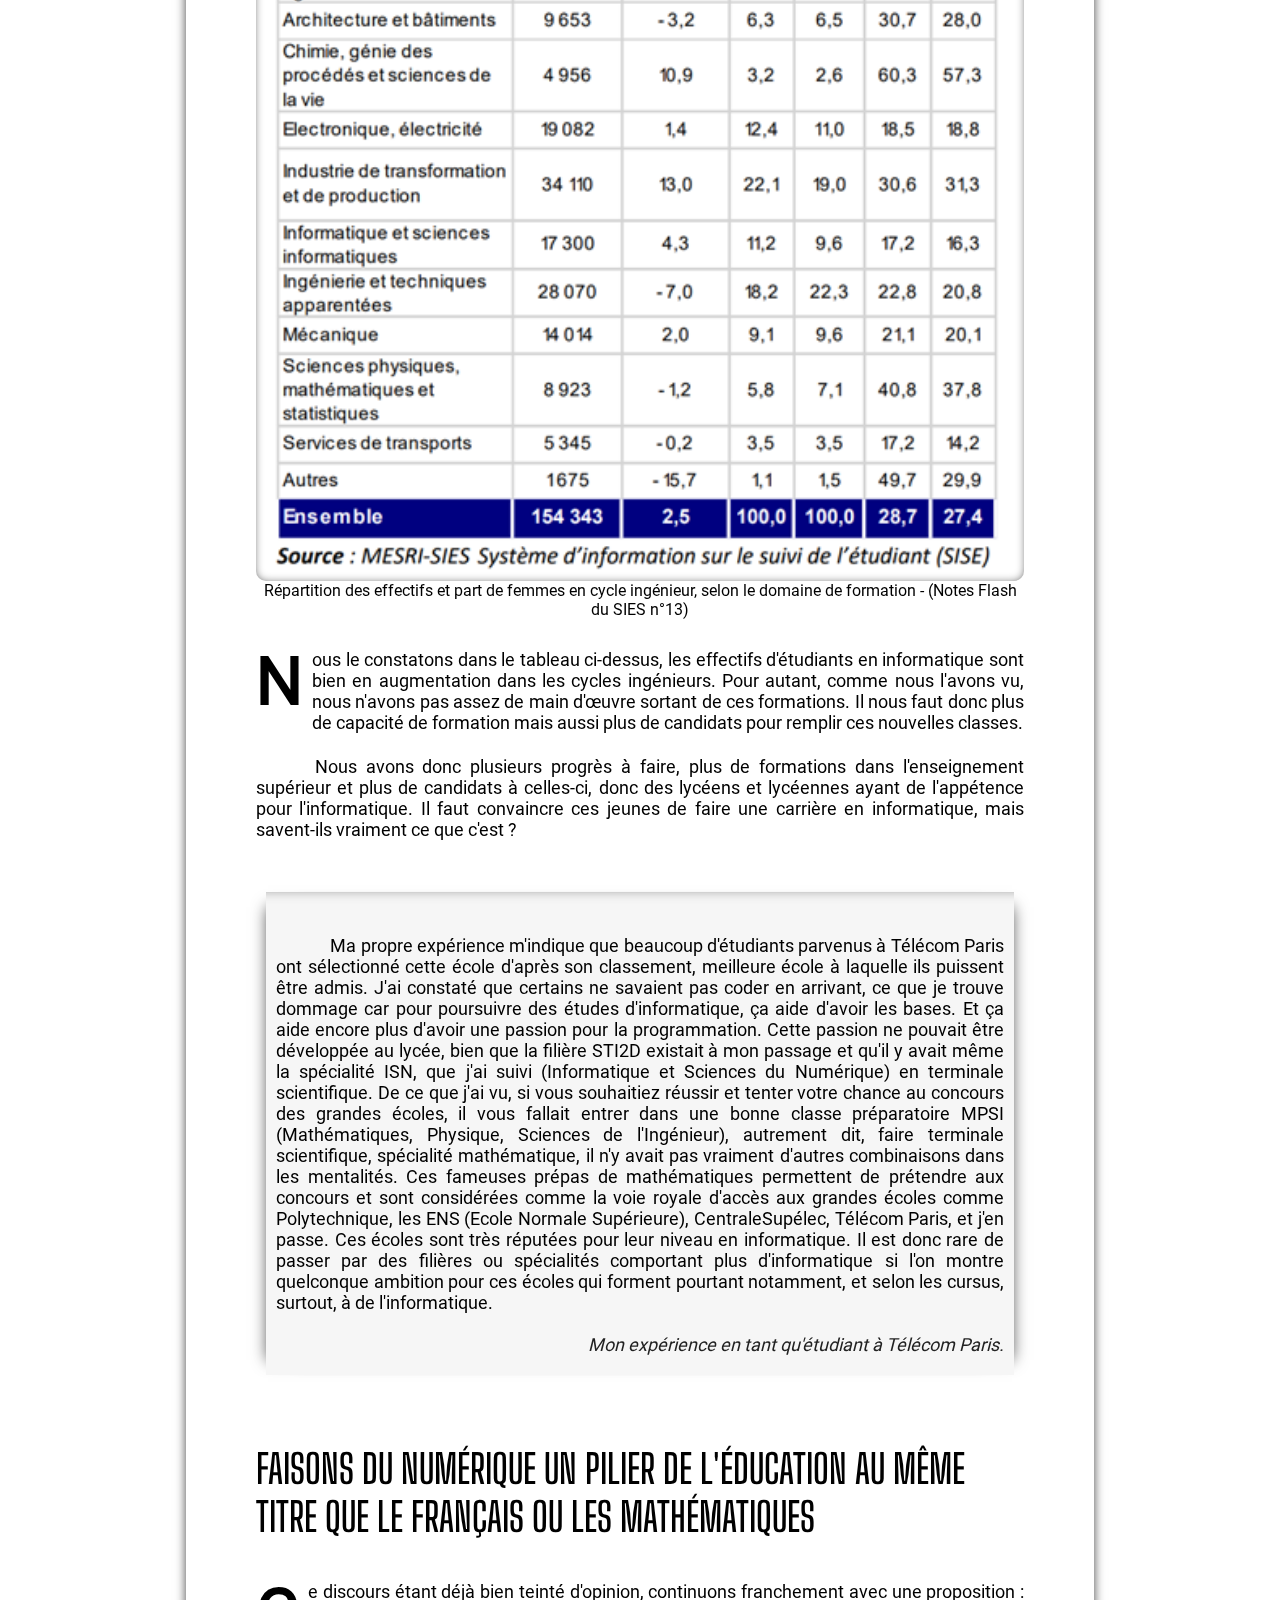
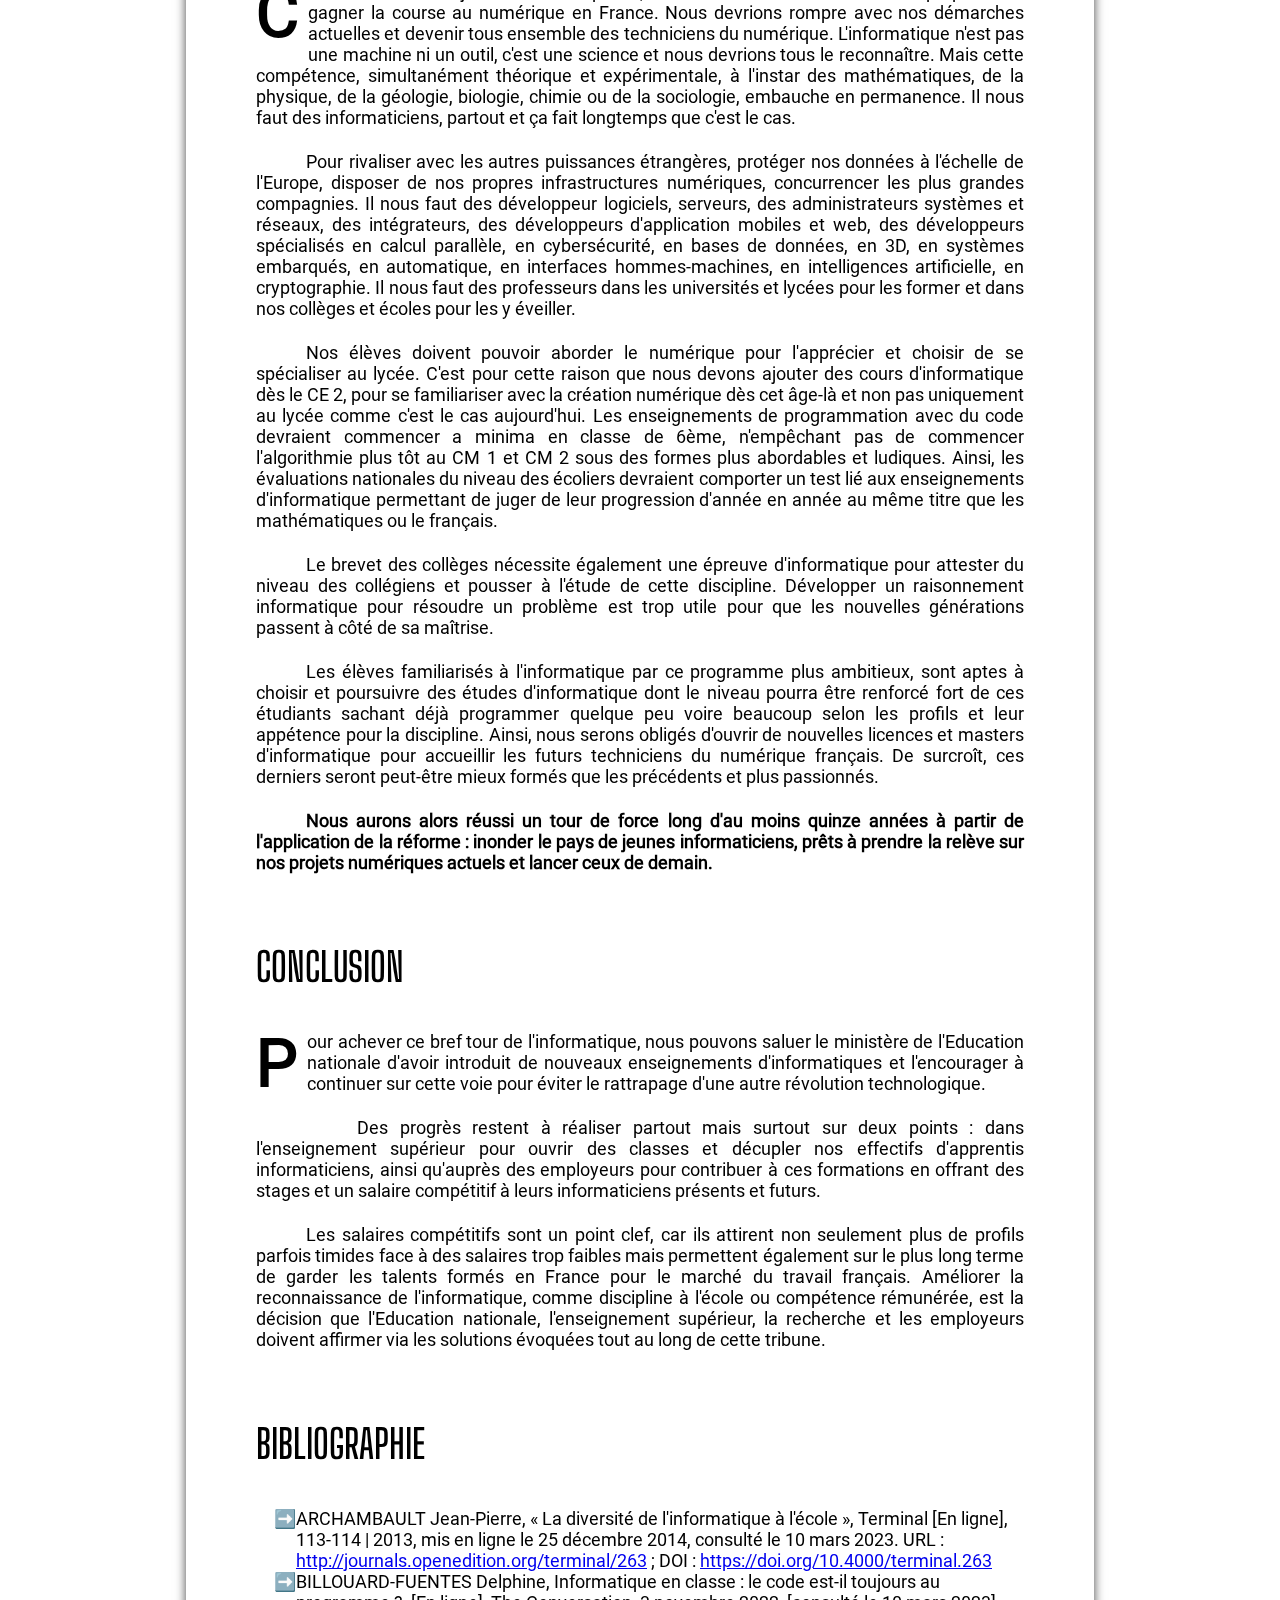
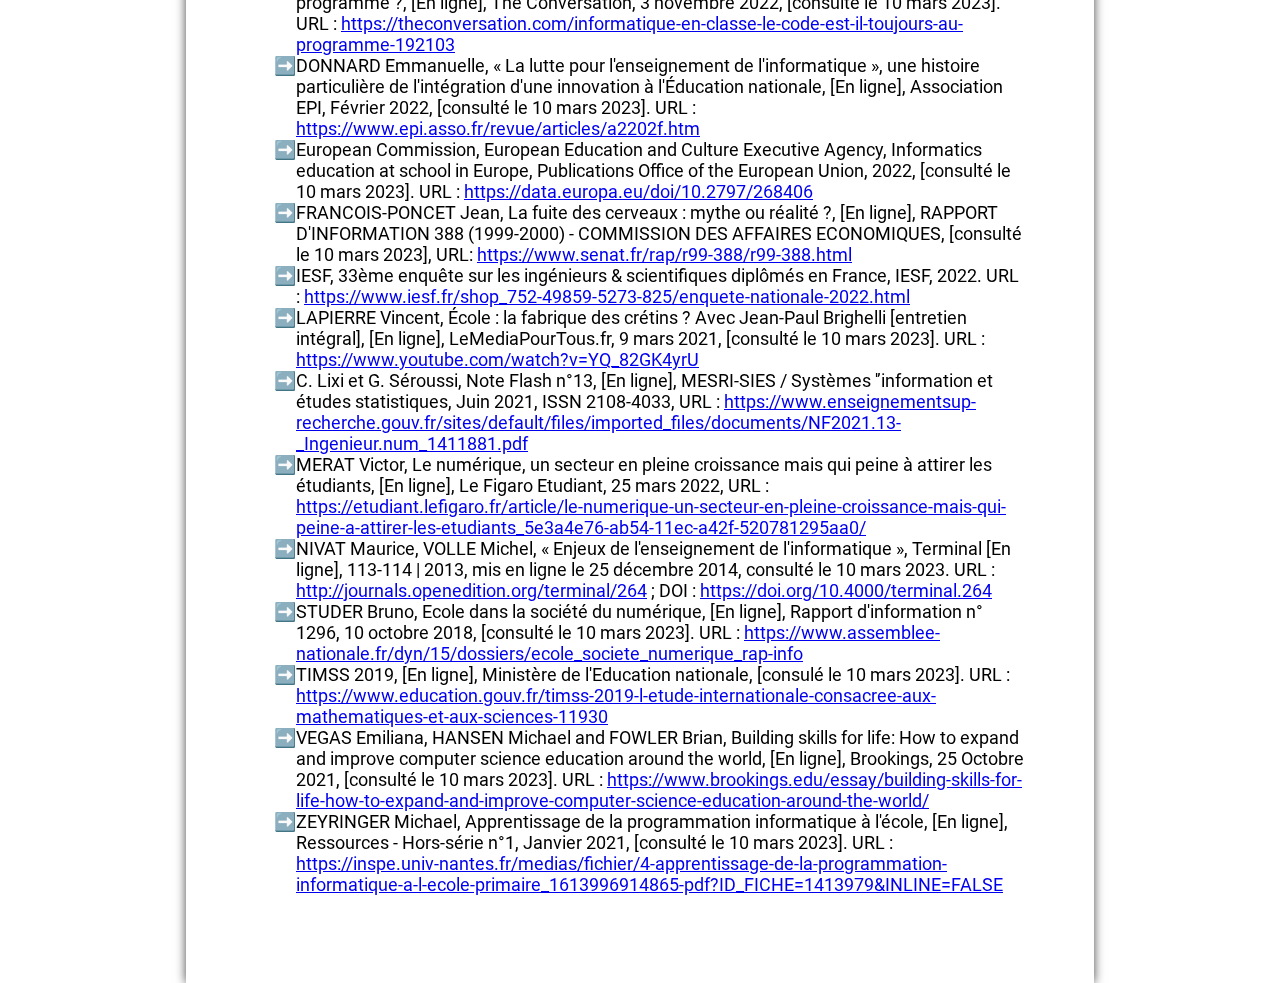
==== commit de4d81ee: "Update index.html" ====
--- a/PACE/index.html
+++ b/PACE/index.html
@@ -92,10 +92,11 @@
                 discipline
                 devenue incontournable dans la vie active dès leur plus jeune âge.
                 <br>
-                <span class="sb"></span>
+                <span class="corner-block">
                 Au-delà du développement de compétences informatiques diverses, un cours obligatoire permet également,
                 s'il est correctement dispensé, de faire naître chez les élèves une appétence pour la matière en plus de
                 la capacité de poursuivre des spécialités et études en informatique.
+                </span>
             </div>
             <div class="t2">
                 Quid du supérieur ?
@@ -113,7 +114,7 @@
                 l'objet d'un besoin ultérieur.
                 Les notions mathématiques appliquées machinalement lors du concours d'entrée ne serviront pas à
                 l'étudiant
-                puisque ce dernier au cours de sa carière travaillera dans un domaine où la création de méthodes
+                puisque ce dernier au cours de sa carrière travaillera dans un domaine où la création de méthodes
                 génériques pour déterminer les solutions des polynômes de
                 degrés n ne sera pas nécessaire. Néanmoins, il devra avoir toutes les bases pour commencer et comprendre
                 l'utilité de ce travail pour prétendre aux grandes écoles : elles recrutent des « forts en maths » mais
@@ -131,9 +132,10 @@
                 n'importe quelle autre discipline, incluant l'informatique, et responsable en partie de la réussite de
                 ceux l'ayant développé durant deux années de classe préparatoire intenses.
                 <br>
-                <span class="sb"></span>
+                <span class="corner-block">
                 Mais alors, qu'en est-il de ceux qui n'ont pas fait "prépa mathématiques" ? Restent-ils sur le banc de
                 touche en laissant les prépas mathématiques réussir ?
+            </span>
                 <br>
                 <span class="sb"></span>
                 Nous sommes parmi les plus mauvais d'Europe en mathématiques, comme en témoigne le <a
@@ -157,7 +159,7 @@
                 <br>
                 <span class="sb"></span>
                 Si le raisonnement mathématique existe, le raisonnement informatique ne pourrait-il pas également
-                exister?
+                exister ?
                 <br>
                 <span class="sb"></span>Appelons-le même, démarche informatique, ou bien, comment identifier, résoudre,
                 et vérifier la résolution d'un problème. C'est principalement ce que font les développeurs
@@ -181,13 +183,14 @@
                 l'informatique avant d'entrer en grande école d'informatique, ce qui est plus cohérent.
                 <br>
                 <span class="sb"></span>Cette amélioration ne fait pas pour autant de l'informatique le nouveau
-                dénominateur d'entrée pour les grandes écoles ou licences d'informatique puisque que la discrimination
+                dénominateur d'entrée pour les grandes écoles ou licences d'informatique puisque la discrimination
                 par le niveau en mathématiques reste de mise et est toujours bien ancrée chez les professeurs.
                 <br>
-                <span class="sb"></span>Bien que nous ayons progressé sur l'introduction d'enseignements numériques au
+                <span class="sb"></span><strong>Bien que nous ayons progressé sur l'introduction d'enseignements numériques au
                 collège et lycée, nous devons progresser en permettant encore plus aux élèves de découvrir et
                 s'accomplir en
                 informatique. Leur offrant ainsi un choix plus avisé de leur formation post-bac.
+            </strong>
             </div>
             <div class="t1">
                 Notre cher ministère de l'éducation nationale
@@ -239,11 +242,26 @@
                 agrégation d'informatique : il était temps.
                 Aujourd'hui ils existent et heureusement : ce rapport souligne que nous n'aurions pas pu enseigner les
                 nouveaux programmes numériques de l'éducation nationale sans professeurs formés pour. Voici les grandes
-                lignes qui poussent l'éducation nationale dans ce sens : « La création de ces nouveaux concours
+                lignes qui poussent l'éducation nationale dans ce sens :
+                <div class="quote-block">
+                    <div class="quote-text">
+                        « La création de ces nouveaux concours
                 apparaît, en outre, nécessaire pour asseoir le statut disciplinaire de l'informatique. Les mentions
                 complémentaires pour les professeurs des autres disciplines ne devraient, pour autant, nullement être
-                abandonnées, dans la mesure où l'informatique revêt un caractère transdisciplinaire. » (Rapport
-                d'information du 10 octobre 2018, Assemblée Nationale, présidé et rapporté par M. Bruno STUDER). En
+                abandonnées, dans la mesure où l'informatique revêt un caractère transdisciplinaire ».
+                    </div>
+                    <div class="quote-authors">
+                        <div class="quote-author quote-long">
+                            <div class="author-name">
+                                Rapport d'information du 10 octobre 2018 présidé et rapporté par M. Bruno STUDER.
+                            </div>
+
+                        </div>
+                    </div>
+                </div>
+                <br>
+                <span class="sb"></span>
+                En
                 lisant ces lignes perdues en bas de la page 48, il apparaît un décalage avec les autres mesures bien
                 moins ambitieuses à l'égard de l'enseignement de l'informatique : on souhaite apprendre à se servir de
                 l'outil numérique plutôt que de créer ses propres outils, programmes, sites, applications.... Ces cas-là
@@ -570,9 +588,13 @@
                 CE 2, pour se familiariser avec la création numérique dès cet âge-là et non pas uniquement au lycée
                 comme c'est le cas aujourd'hui. Les enseignements de programmation avec du code devraient commencer a
                 minima en classe de 6ème, n'empêchant pas de commencer l'algorithmie plus tôt au CM 1 et CM 2 sous des
-                formes plus abordables et ludiques. Ainsi, les évaluations nationales du niveau des écoliers devraient
+                formes plus abordables et ludiques.
+                <span class="corner-block">Ainsi, les évaluations nationales du niveau des écoliers devraient
                 comporter un test lié aux enseignements d'informatique permettant de juger de leur progression d'année
-                en année au même titre que les mathématiques ou le français. Le brevet des collèges nécessite une
+                en année au même titre que les mathématiques ou le français.
+                </span>
+                <br>
+                <span class="sb"></span>Le brevet des collèges nécessite également une
                 épreuve d'informatique pour attester du niveau des collégiens et pousser à l'étude de cette discipline.
                 Développer un raisonnement informatique pour résoudre un problème est trop utile pour que les nouvelles
                 générations passent à côté de sa maîtrise.
@@ -586,9 +608,9 @@
                 mieux formés que les précédents et plus passionnés.
 
                 <br>
-                <span class="sb"></span>Nous aurons alors réussi un tour de force long d'au moins quinze années à partir
+                <span class="sb"></span><strong>Nous aurons alors réussi un tour de force long d'au moins quinze années à partir
                 de l'application de la réforme : inonder le pays de jeunes informaticiens, prêts à prendre la relève sur
-                nos projets numériques actuels et lancer ceux de demain.
+                nos projets numériques actuels et lancer ceux de demain.</strong>
             </div>
 
 
@@ -597,7 +619,7 @@
                 Conclusion
             </div>
             <div class="text-block">
-                Pour achever ce bref tour de l'informatique, nous pouvons saluer le ministère de l'éducation nationale
+                Pour achever ce bref tour de l'informatique, nous pouvons saluer le ministère de l'Education nationale
                 d'avoir introduit de nouveaux enseignements d'informatiques et l'encourager à continuer sur cette voie
                 pour éviter le rattrapage d'une autre révolution technologique.
 
@@ -612,7 +634,7 @@
                 de profils parfois timides face à des salaires trop faibles mais permettent également sur le plus long
                 terme de garder les talents formés en France pour le marché du travail français. Améliorer la
                 reconnaissance de l'informatique, comme discipline à l'école ou compétence rémunérée, est la décision
-                que l'éducation nationale, l'enseignement supérieur, la recherche et les employeurs doivent affirmer via
+                que l'Education nationale, l'enseignement supérieur, la recherche et les employeurs doivent affirmer via
                 les solutions évoquées tout au long de cette tribune.
             </div>
             <div class="t1">
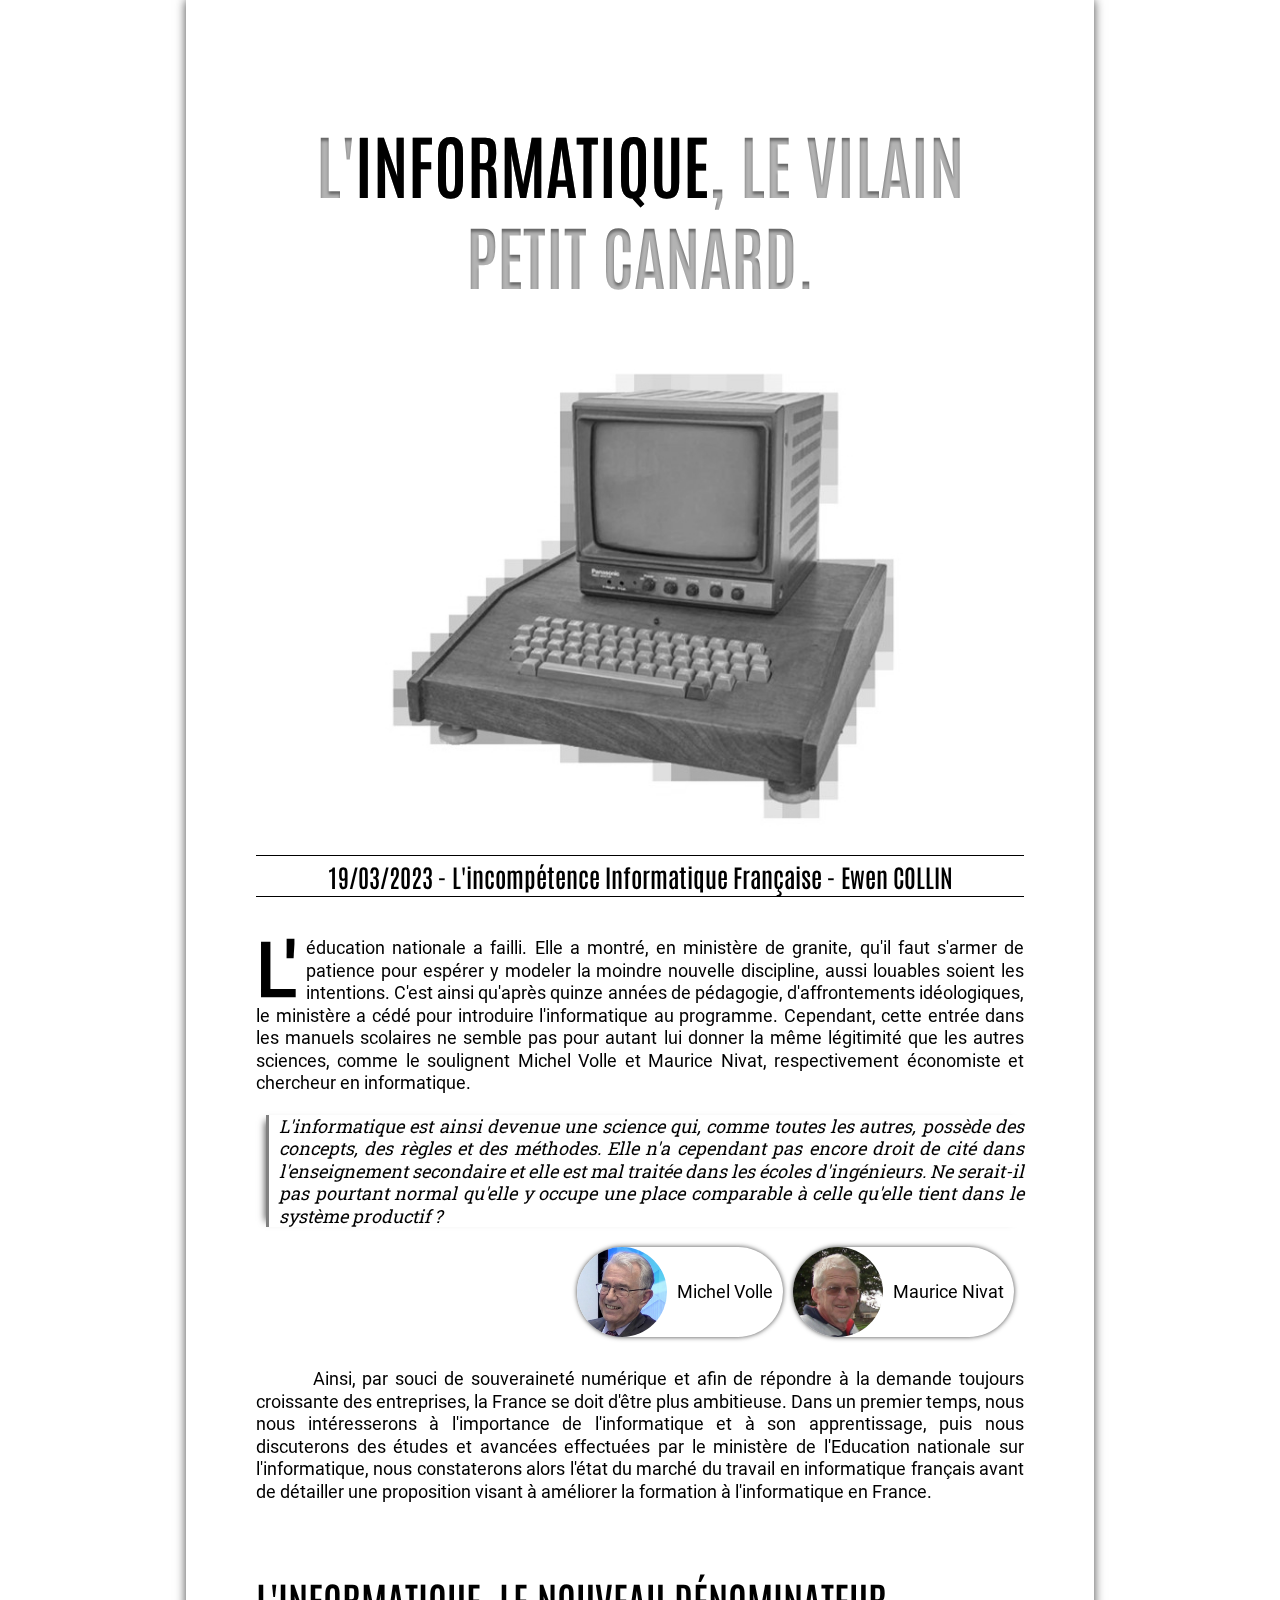
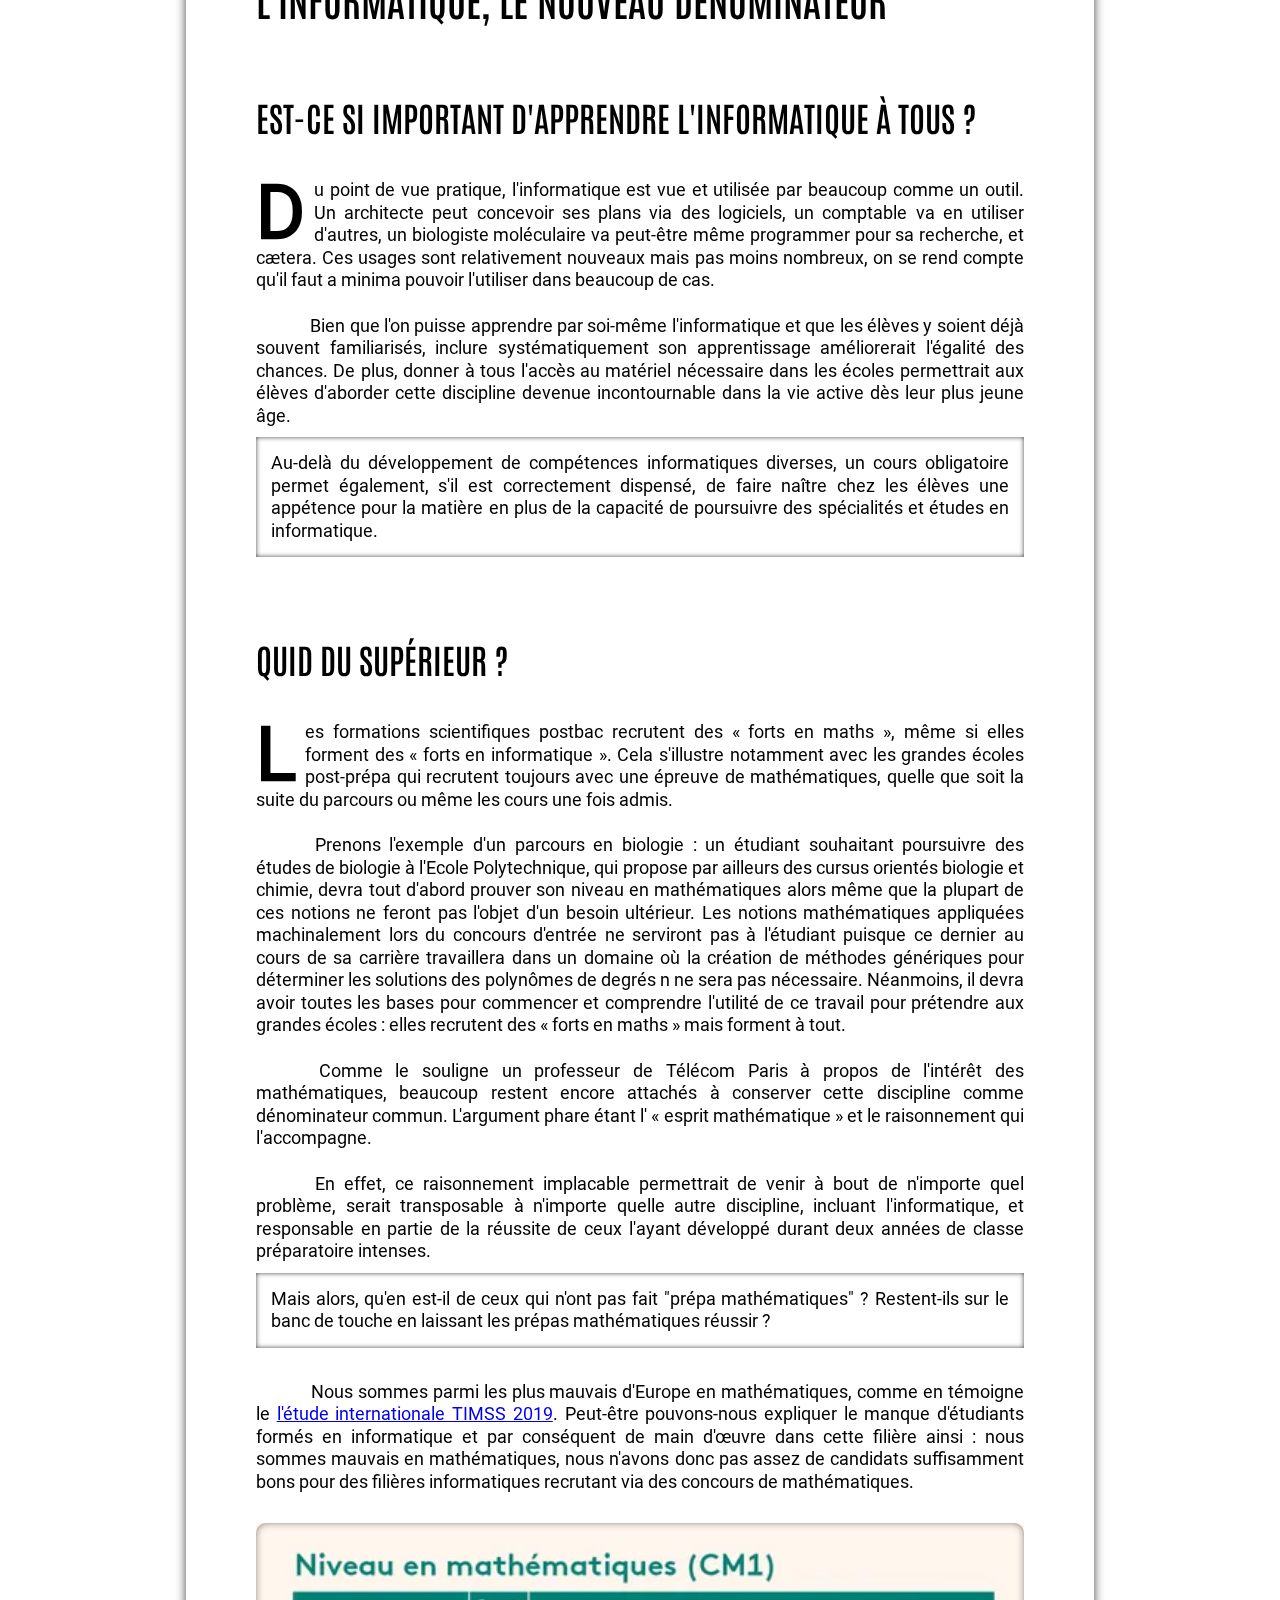
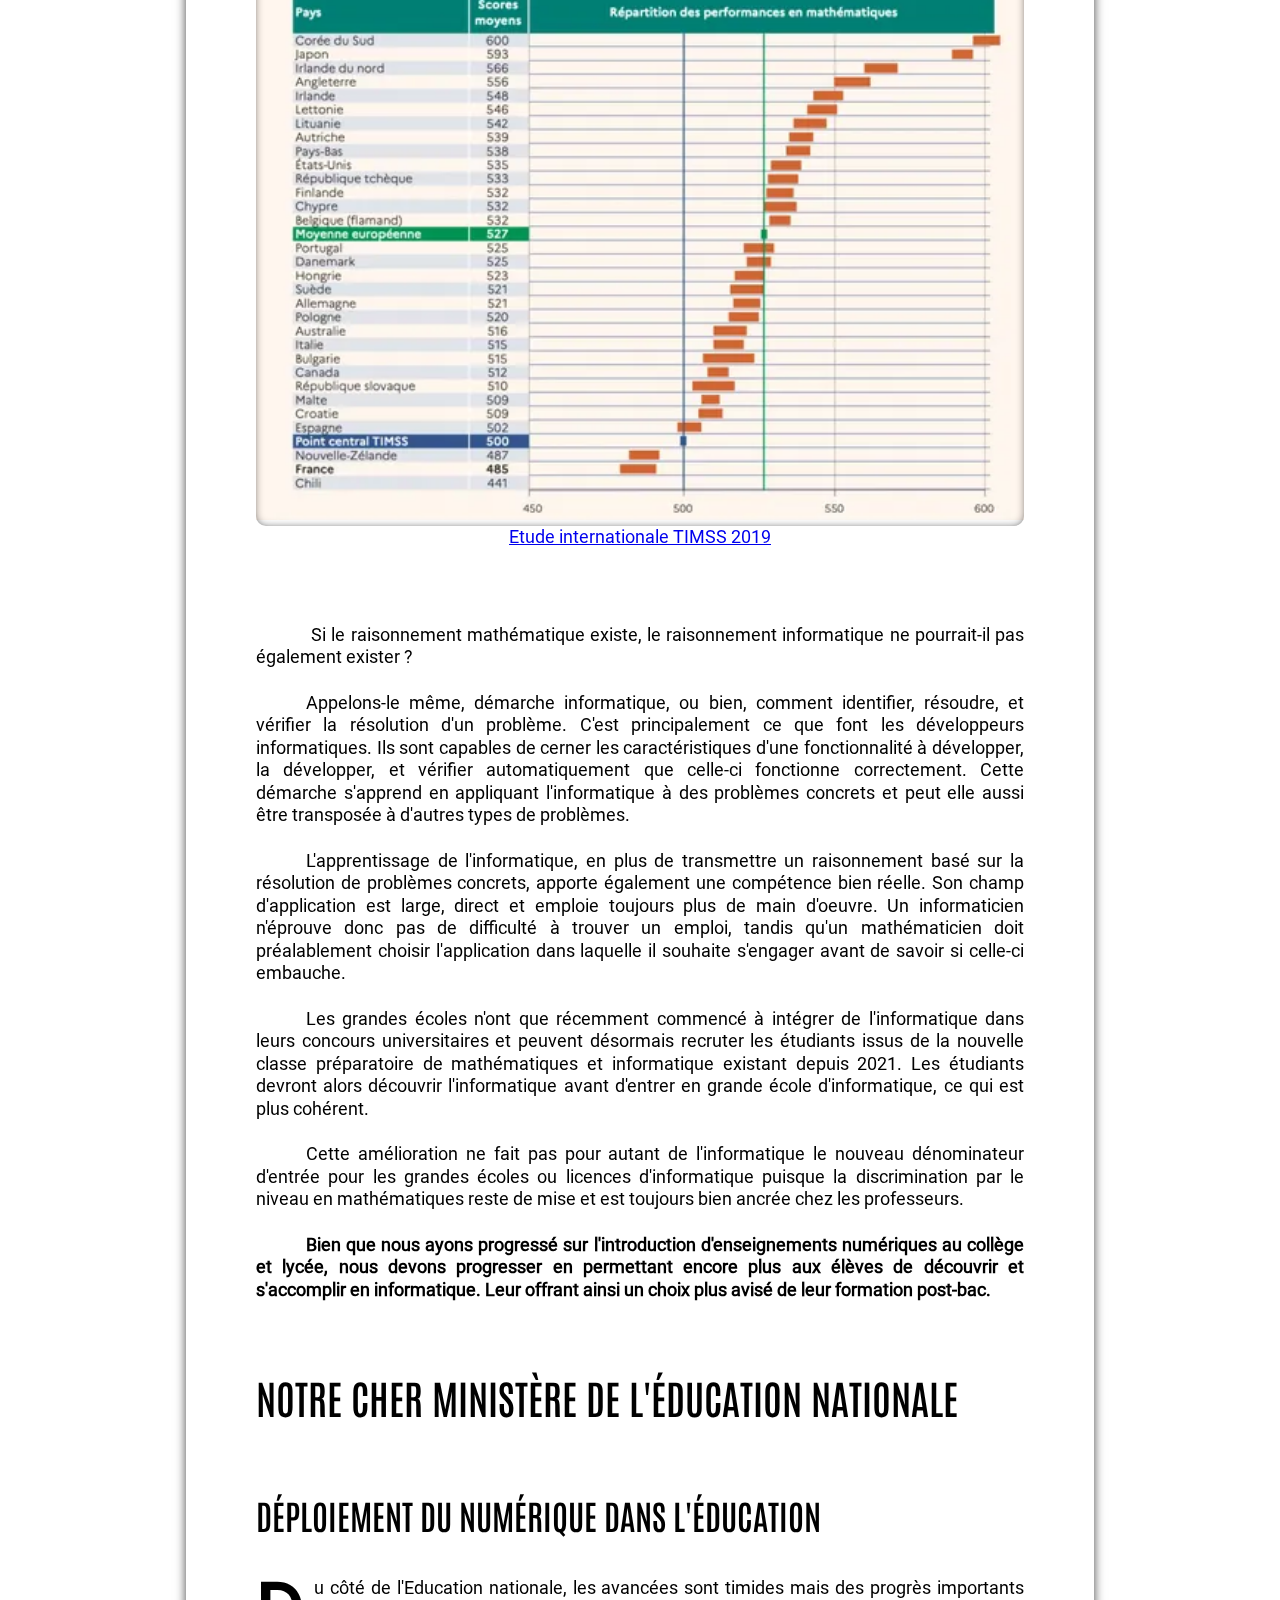
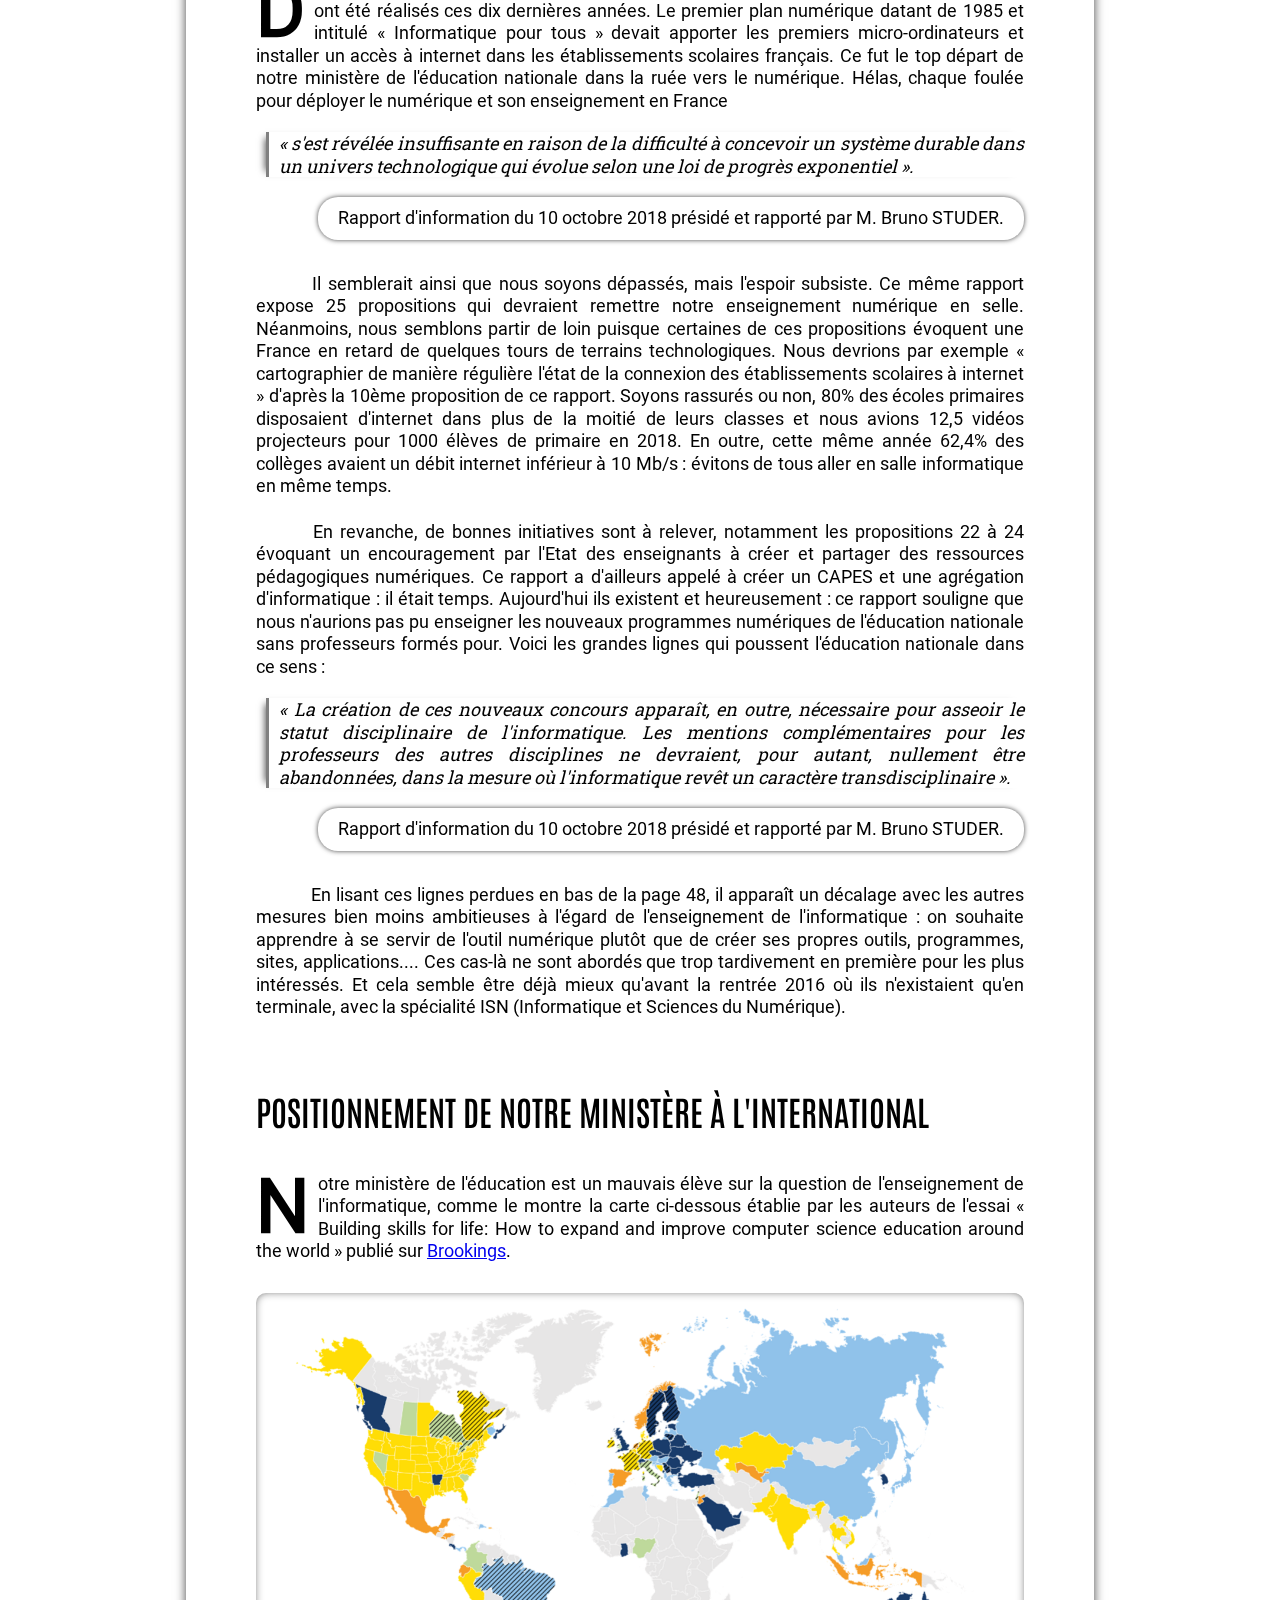
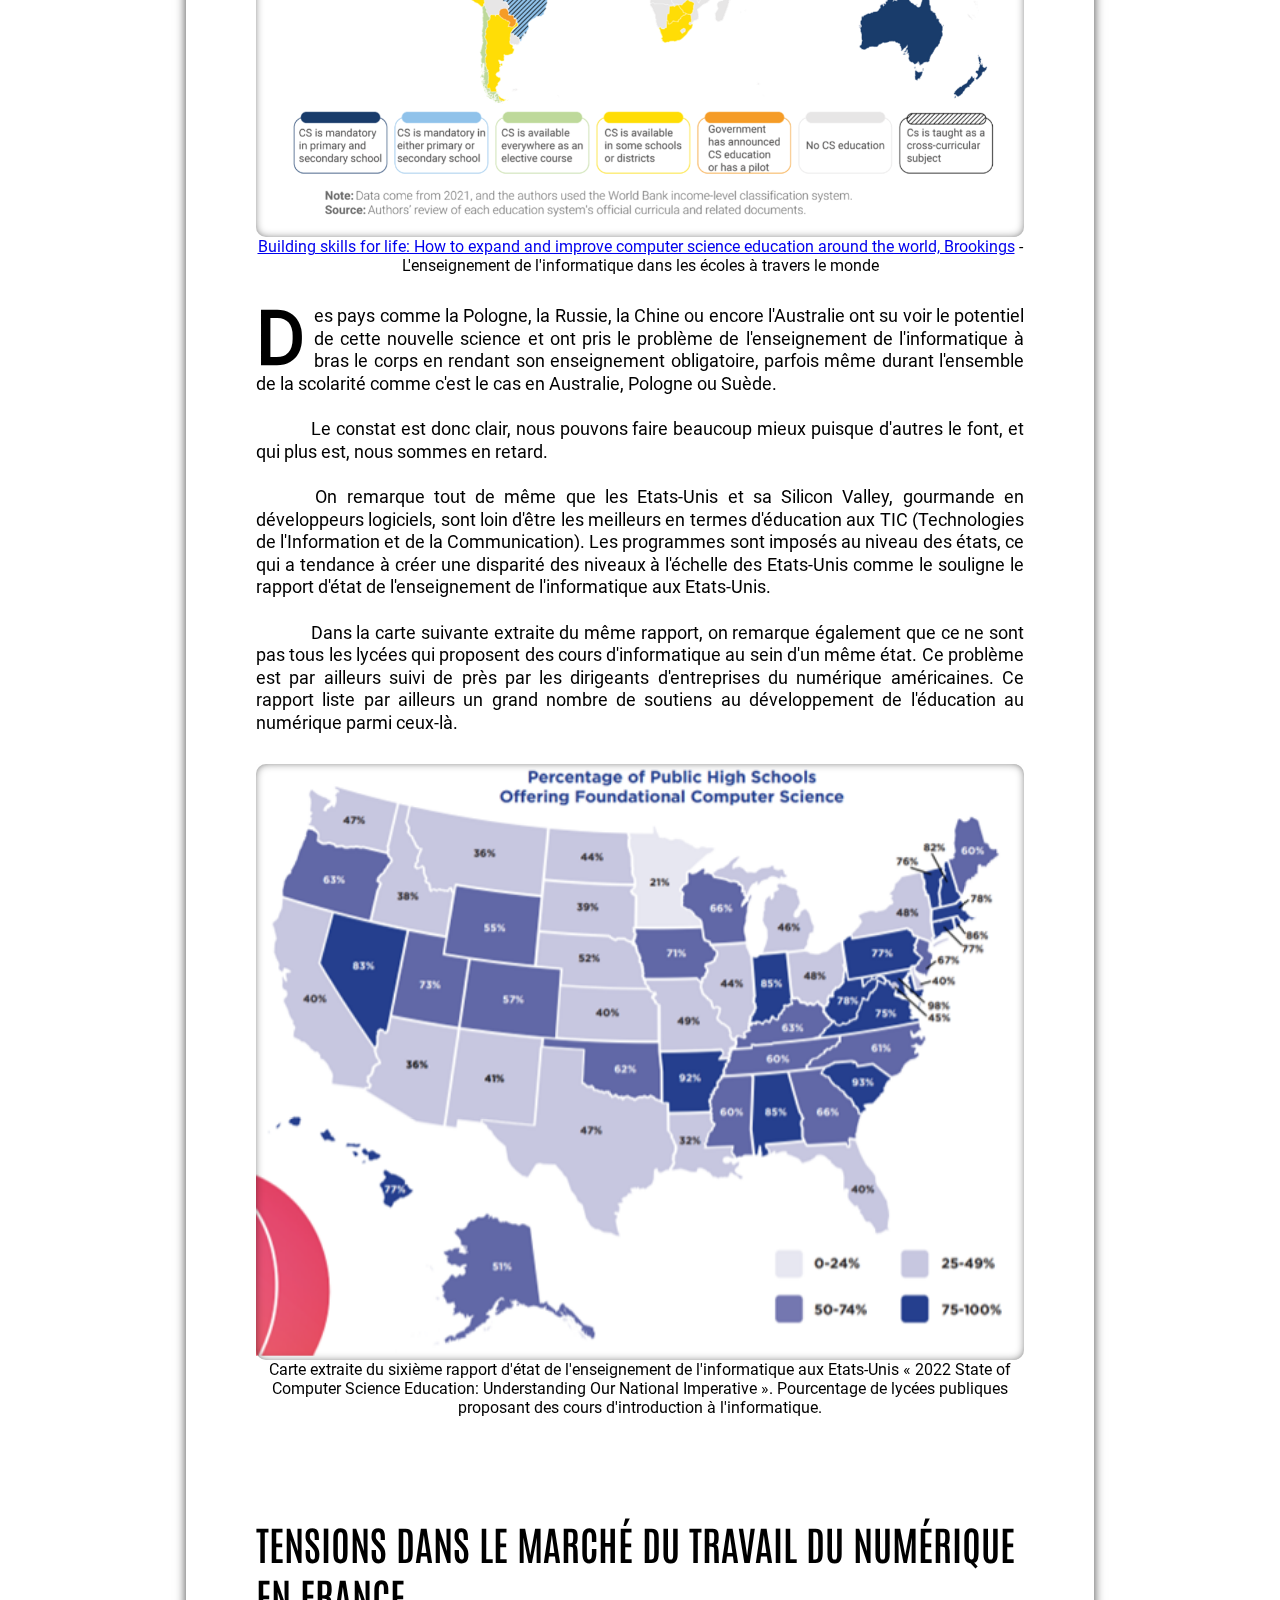
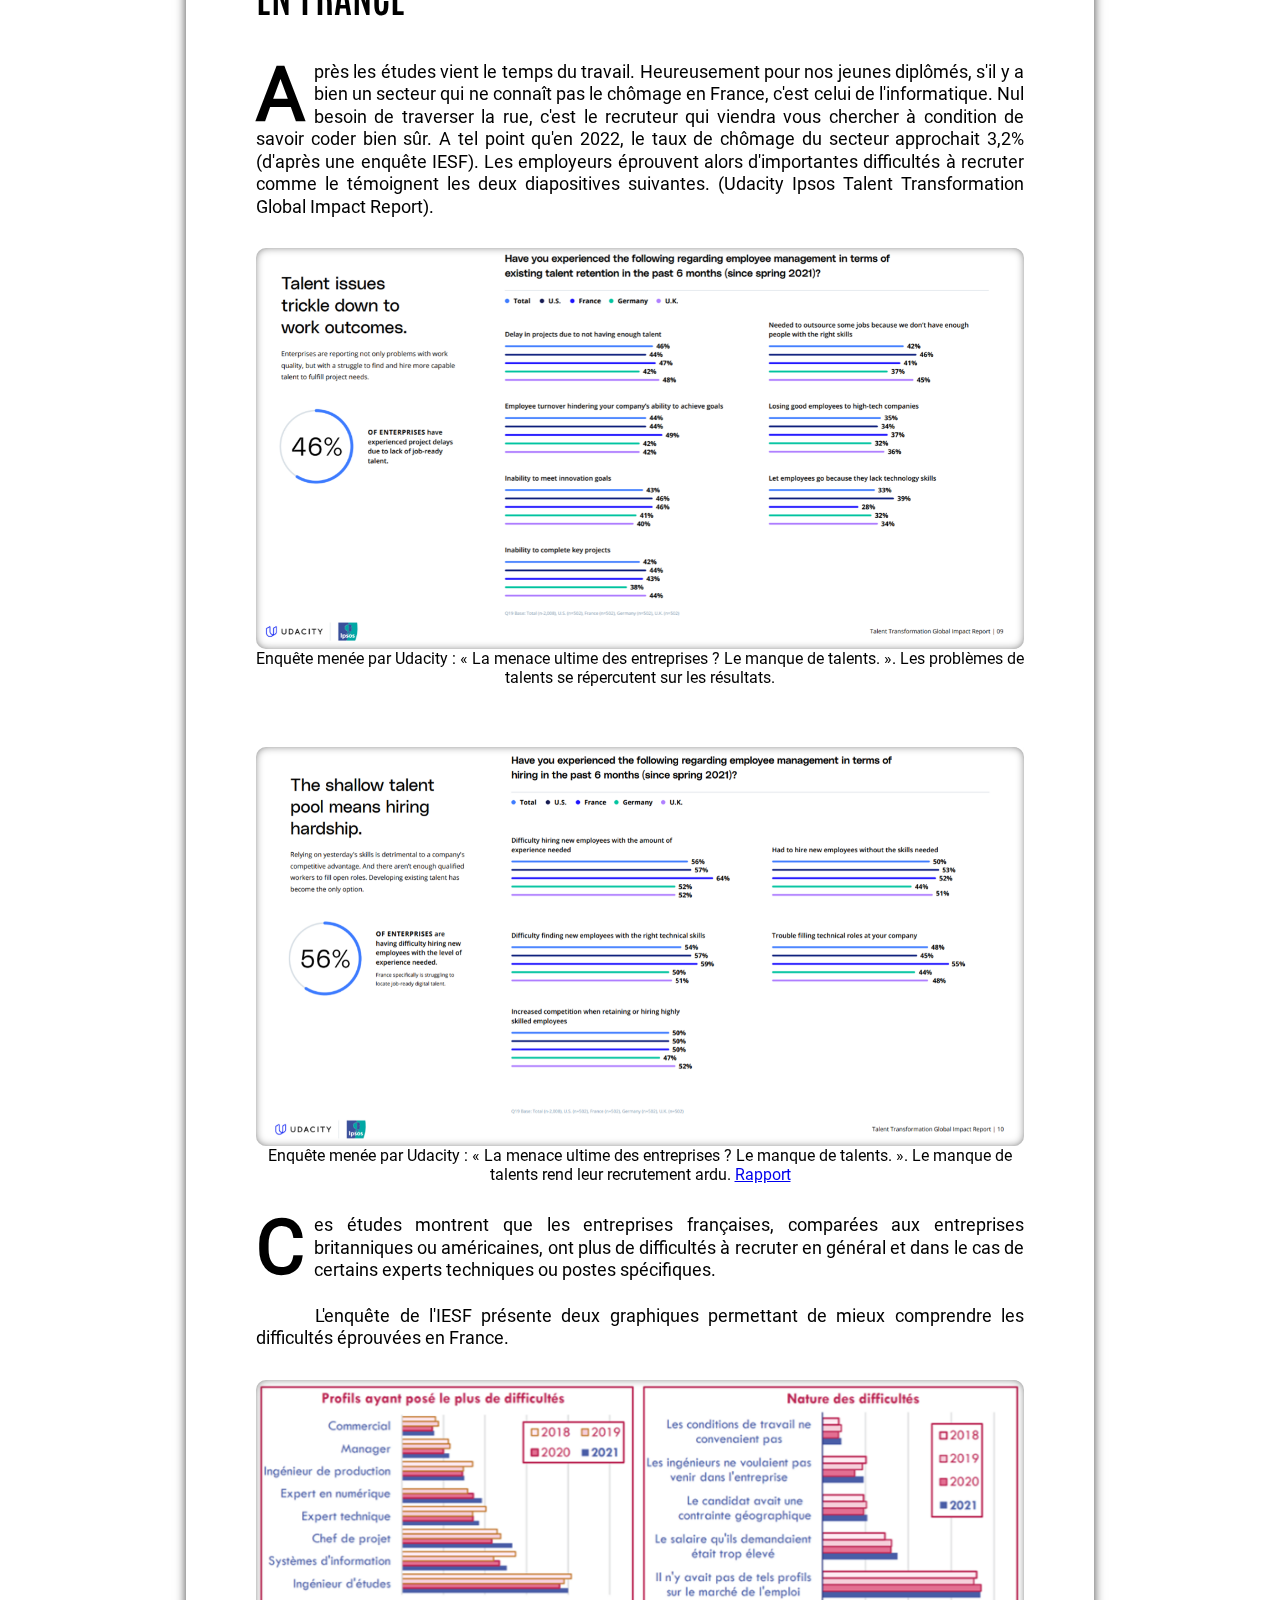
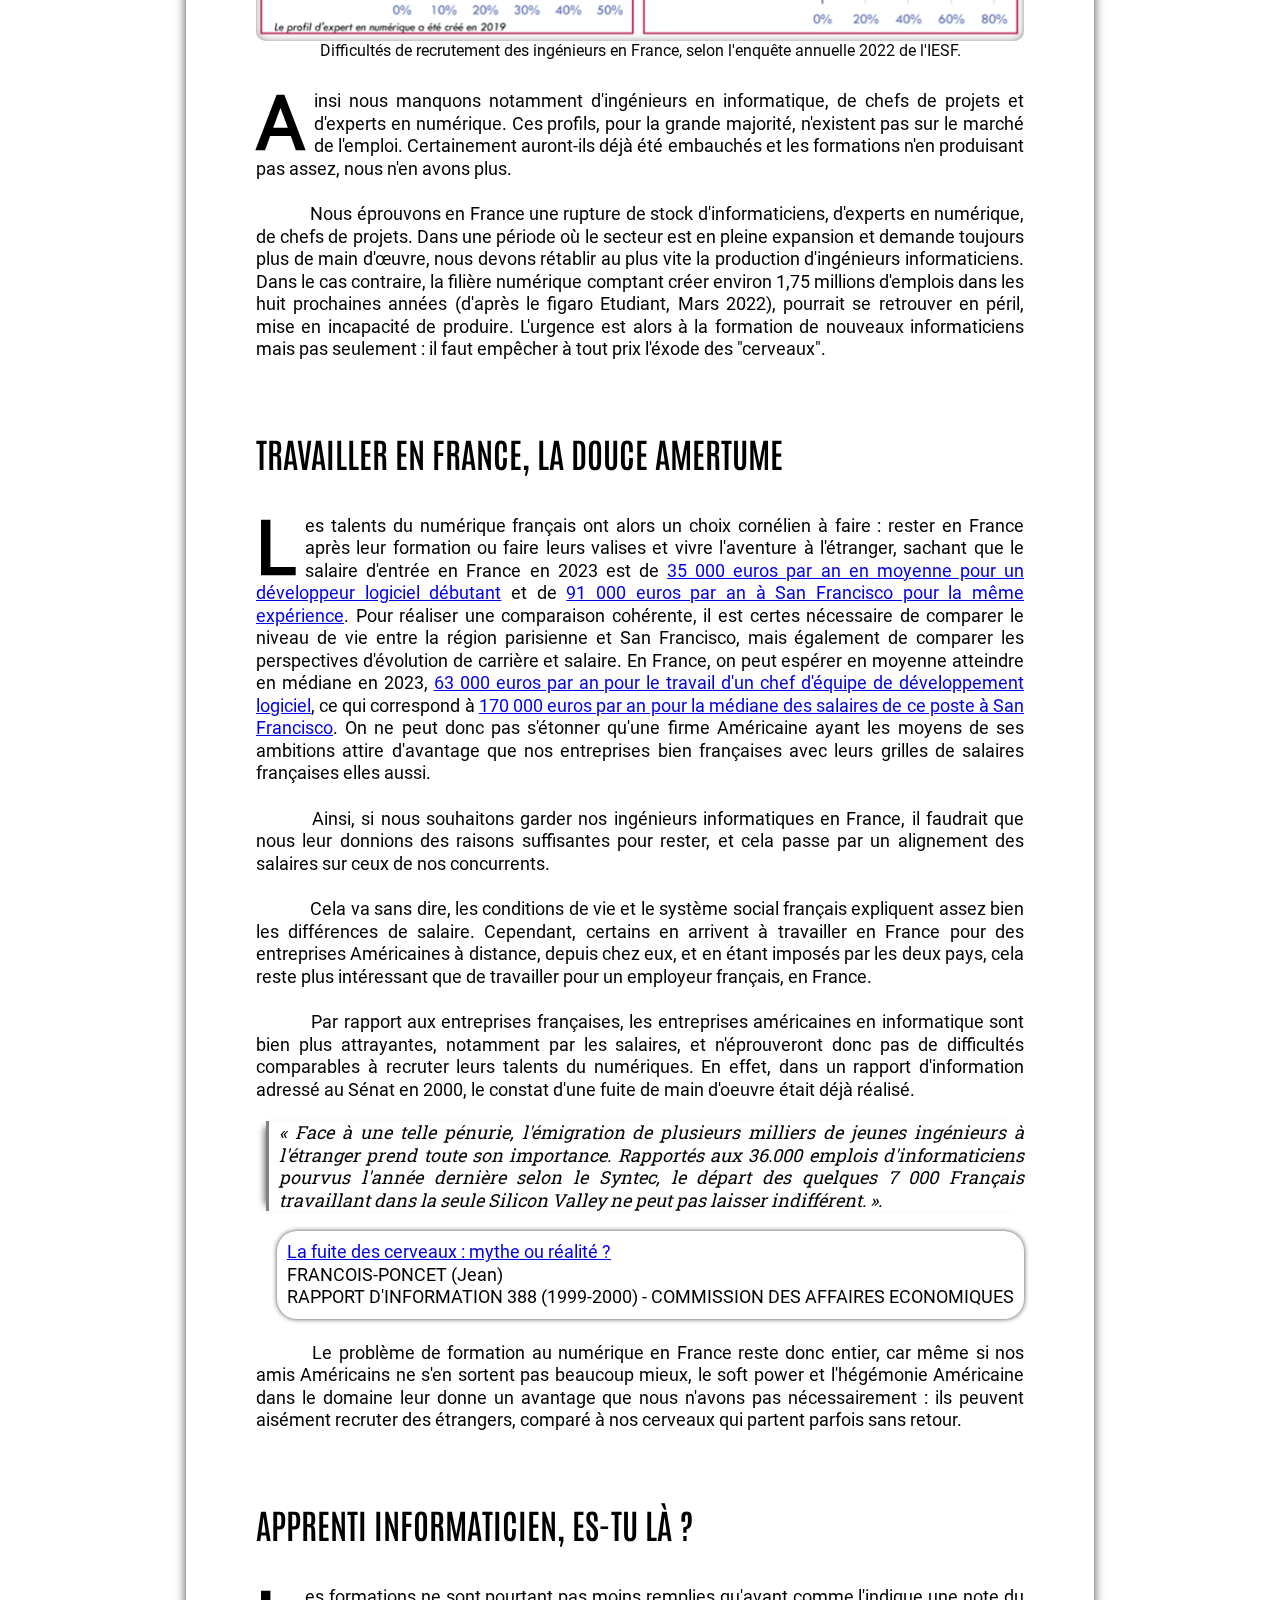
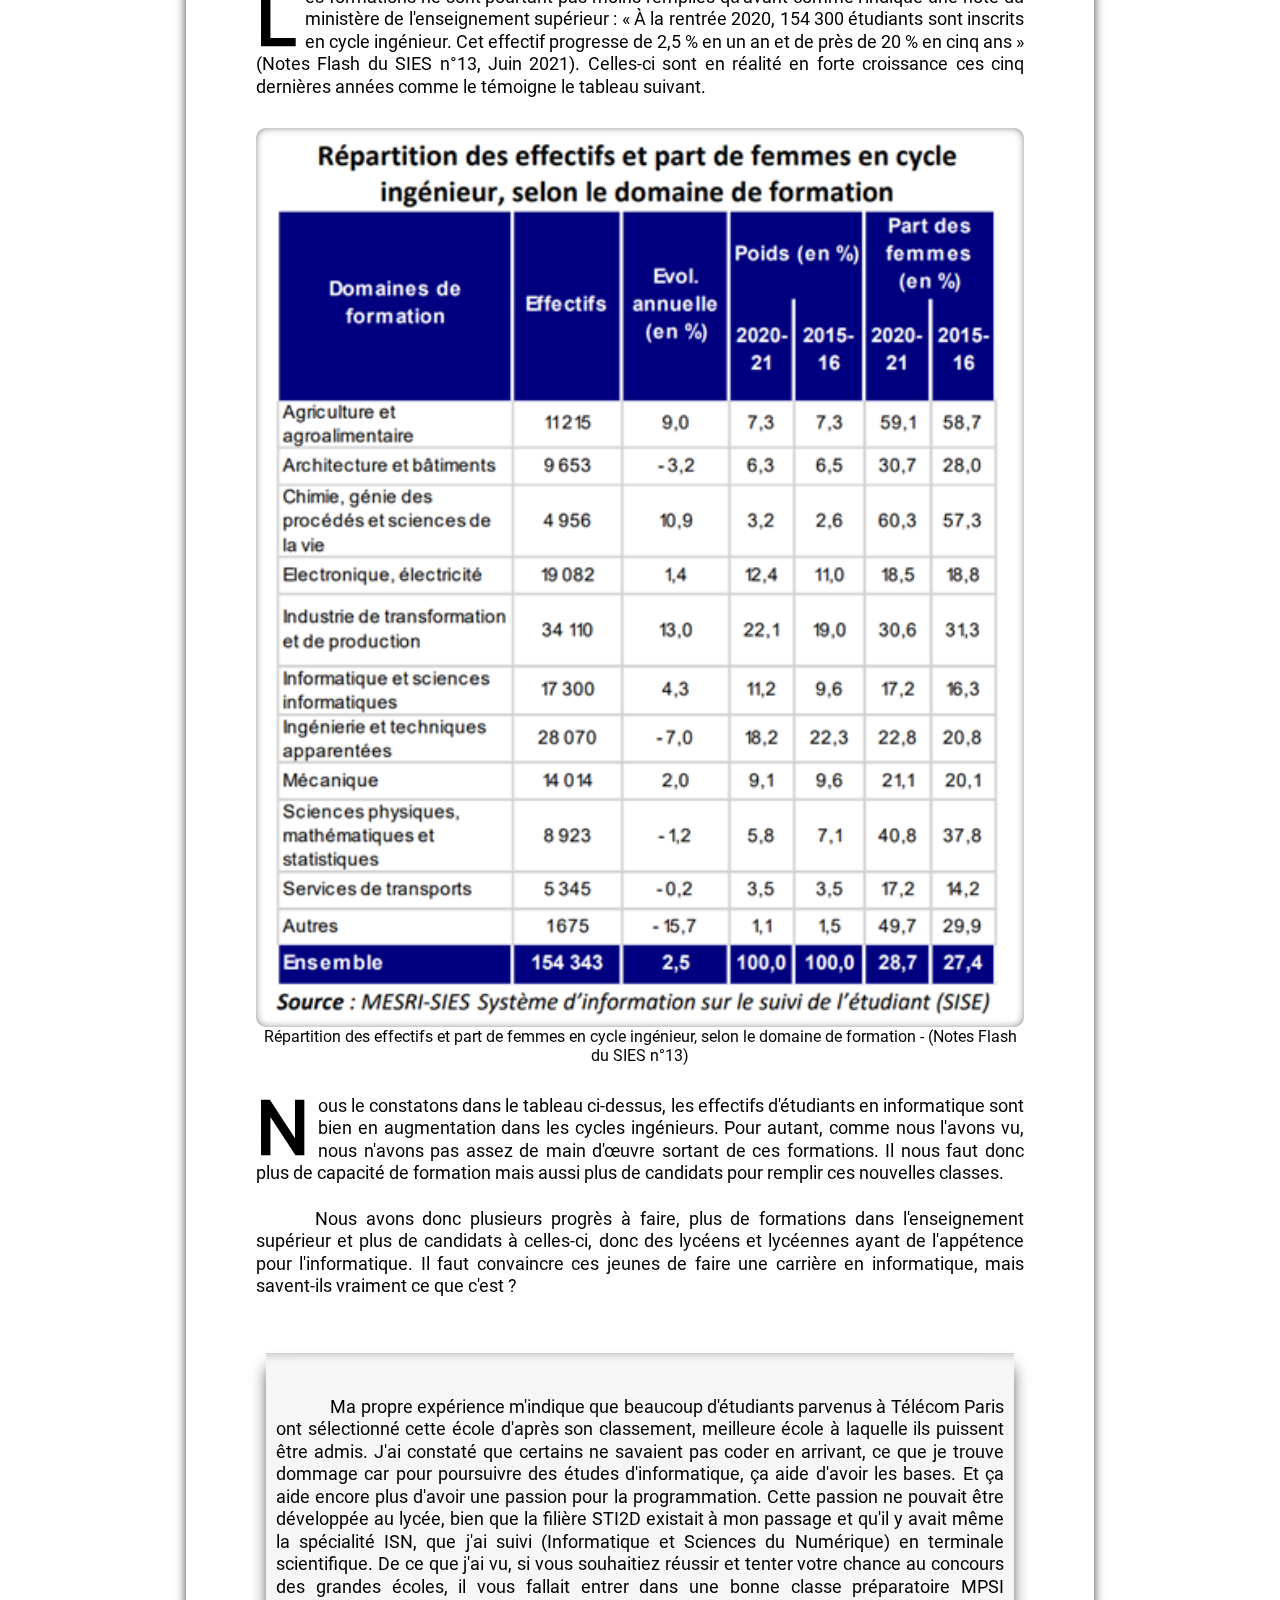
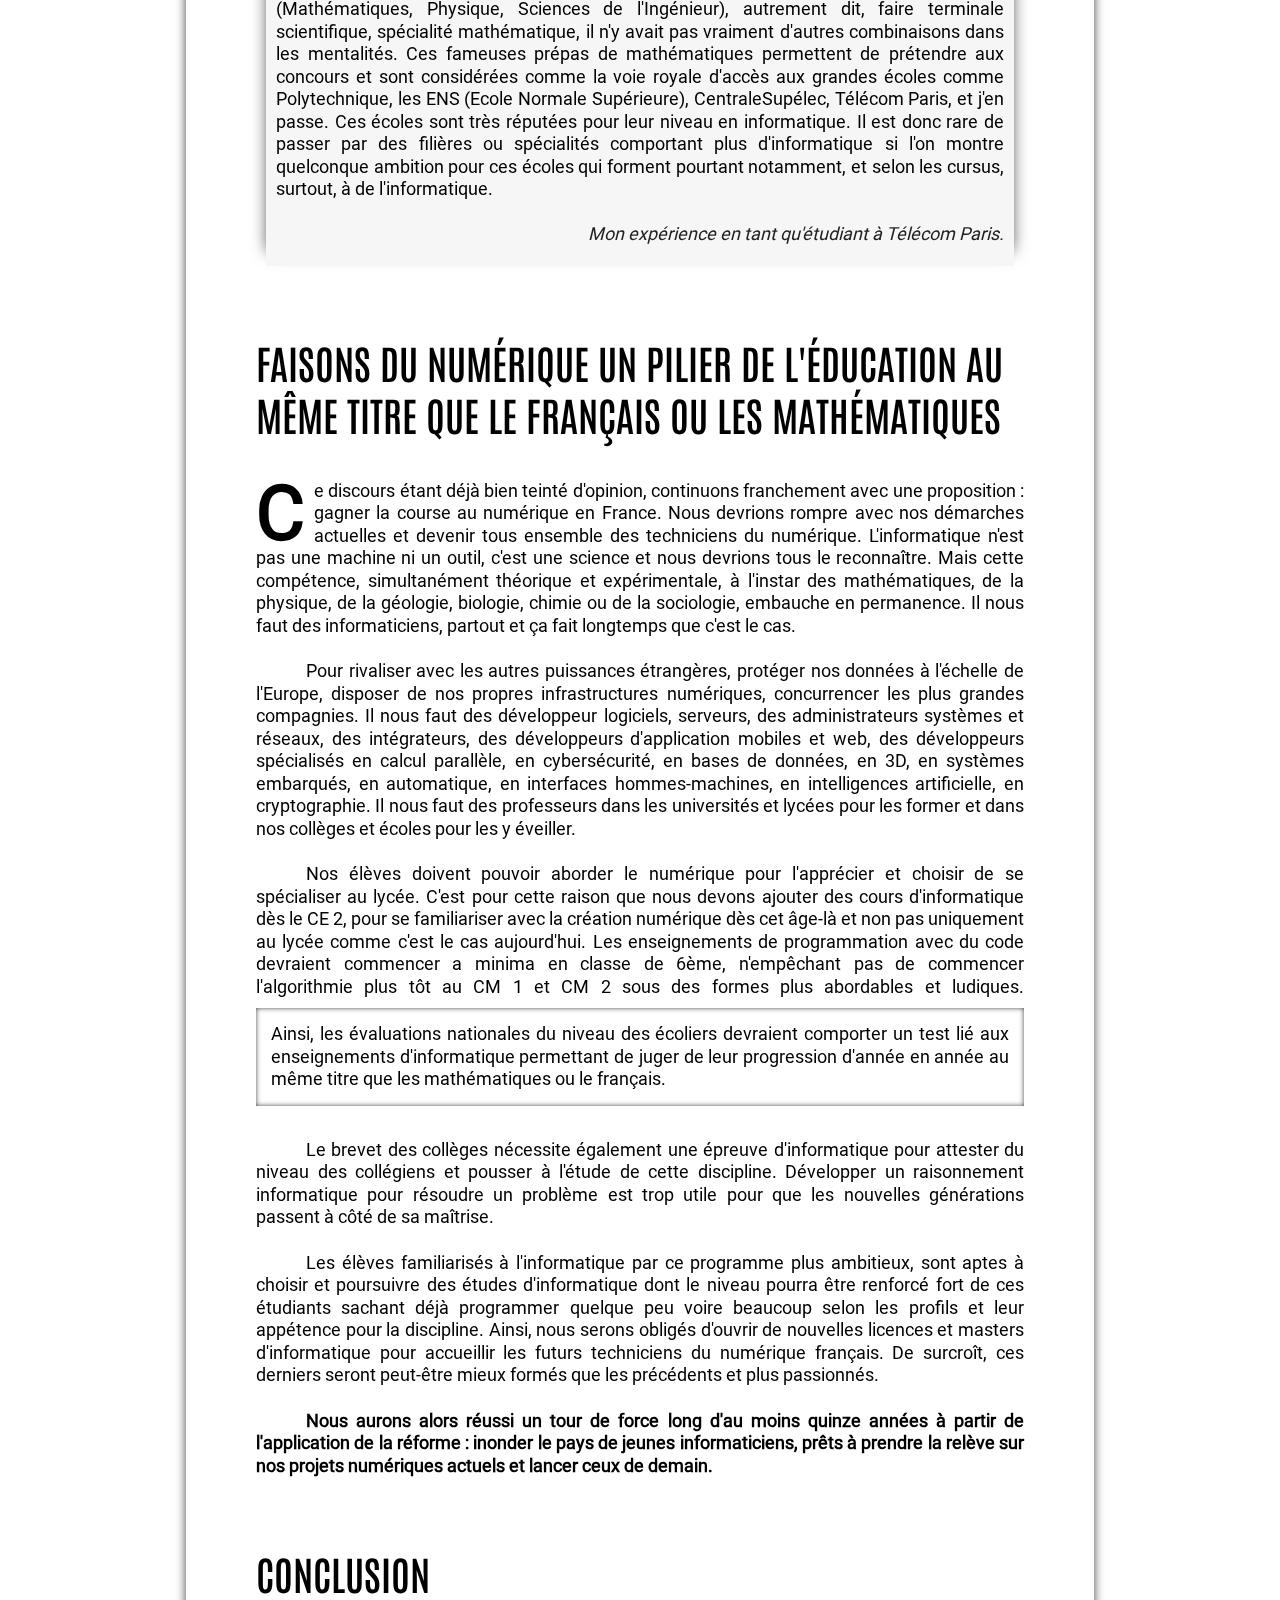
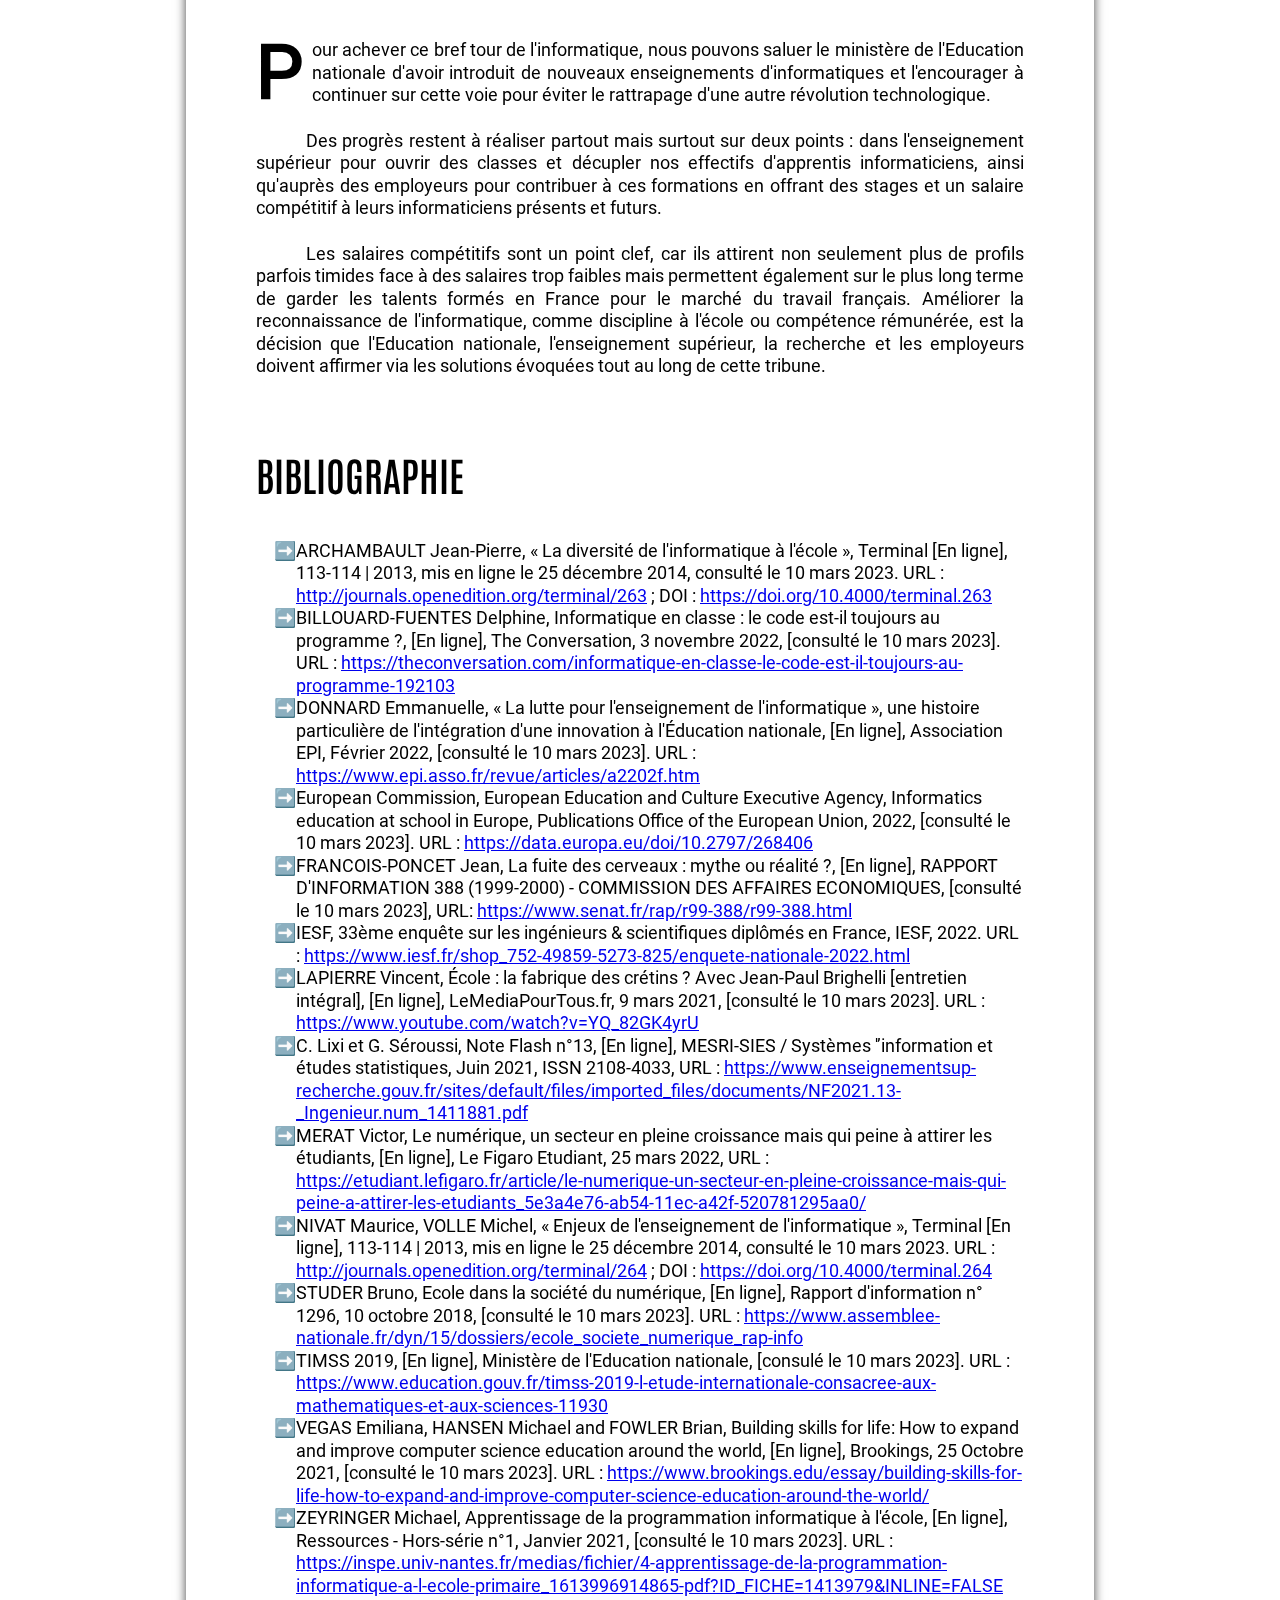
==== commit bea2fa62: "Update index.html" ====
--- a/PACE/index.html
+++ b/PACE/index.html
@@ -15,7 +15,7 @@
             <img src="img/Image0.jpg">
         </div>
         <div class="article-subheader">
-            10/03/2023 - L'incompétence informatique française - Ewen COLLIN
+            19/03/2023 - L'incompétence informatique française - Ewen COLLIN
         </div>
         <div class="article-content">
             <div class="text-block">
--- a/PACE/css/main.css
+++ b/PACE/css/main.css
@@ -4,9 +4,15 @@
 }
 
 @font-face {
+    font-family: AntonioSB;
+    src: url(../fonts/Antonio-SemiBold.ttf);
+}
+
+@font-face {
     font-family: RobotoRegular;
     src: url(../fonts/Roboto-Regular.ttf);
 }
+
 @font-face {
     font-family: RobotoSlab;
     src: url(../fonts/RobotoSlab-Regular.ttf);
@@ -16,6 +22,61 @@
 html {
     margin: 0;
     padding: 0;
+}
+
+
+.corner-block {
+    display: inline-block;
+    margin-top: 10px;
+    margin-bottom: 10px;
+    box-shadow: inset 0 0 5px 0px #000000BB;
+    padding: 15px;
+    /*
+    background:
+        linear-gradient(to right, black 4px, transparent 4px) 0 0,
+        linear-gradient(to left, black 4px, transparent 4px) 100% 100%,
+        linear-gradient(to bottom, black 4px, transparent 4px) 0 0,
+        linear-gradient(to top, black 4px, transparent 4px) 100% 100%;
+        */
+    /*
+    background:
+        linear-gradient(to right, black 4px, transparent 4px) 0 0,
+        linear-gradient(to right, black 4px, transparent 4px) 0 100%,
+        linear-gradient(to left, black 4px, transparent 4px) 100% 0,
+        linear-gradient(to left, black 4px, transparent 4px) 100% 100%,
+        linear-gradient(to bottom, black 4px, transparent 4px) 0 0,
+        linear-gradient(to bottom, black 4px, transparent 4px) 100% 0,
+        linear-gradient(to top, black 4px, transparent 4px) 0 100%,
+        linear-gradient(to top, black 4px, transparent 4px) 100% 100%;
+        */
+
+    background-repeat: no-repeat;
+    background-size: 20px 20px;
+}
+
+.hlt {
+    background-color: #ffea00;
+    transition: 0.2s;
+    cursor: pointer;
+}
+
+.hlt-hover {
+    transition: 0.2s;
+    position: fixed;
+    border-radius: 7px;
+    margin: 10px;
+    padding: 10px;
+    padding: 0.5em 0em;
+    box-shadow: 0px 0px 12px -1px #000000;
+    -webkit-box-decoration-break: clone;
+    line-height: 1.7;
+    border: 10px solid #ffea00;
+    z-index: 10;
+    top: 50%;
+    left: 50%;
+    width: 80%;
+    font-size: 30px;
+    transform: translate(-50%, -50%);
 }
 
 .quote-block {
@@ -32,6 +93,7 @@
     margin: 20px auto;
     padding-left: 10px;
     margin-left: 10px;
+    box-shadow: -7px 0px 7px -6px rgba(0, 0, 0, 0.66);
 }
 
 .quote-author.quote-long {
@@ -43,9 +105,7 @@
 
 
 
-.quote-authors {
-
-}
+.quote-authors {}
 
 .quote-author {
     height: 90px;
@@ -55,9 +115,9 @@
     max-width: 100%;
     float: right;
     border-radius: 45px;
-    align-items:center;
-    justify-content:center;
-    
+    align-items: center;
+    justify-content: center;
+
     box-shadow: 0 0 5px 0px #000000BB;
 }
 
@@ -65,7 +125,7 @@
     margin: 10px;
     padding: 20px 10px;
     background-color: #F6F6F6;
-    box-shadow: inset 0px 14px 15px -20px rgba(0,0,0,0.75), -13px 0px 15px -15px rgba(0,0,0,0.75), 13px 0px 15px -15px rgba(0,0,0,0.75);
+    box-shadow: inset 0px 14px 15px -20px rgba(0, 0, 0, 0.75), -13px 0px 15px -15px rgba(0, 0, 0, 0.75), 13px 0px 15px -15px rgba(0, 0, 0, 0.75);
 }
 
 .note-author {
@@ -106,7 +166,7 @@
 }
 
 .article-header h1 {
-    font-family: BigShouldersDisplaySB;
+    font-family: AntonioSB;
     font-size: 70px;
     text-transform: uppercase;
     text-align: center;
@@ -120,7 +180,7 @@
 }
 
 .article-subheader {
-    font-family: BigShouldersDisplaySB;
+    font-family: AntonioSB;
     font-size: 25px;
     text-transform: capitalize;
     text-align: center;
@@ -132,10 +192,11 @@
     margin-bottom: 40px;
 }
 
-.t1, .t2 {
+.t1,
+.t2 {
     margin-top: 70px;
     margin-bottom: 40px;
-    font-family: BigShouldersDisplaySB;
+    font-family: AntonioSB;
     font-size: 40px;
     text-transform: uppercase;
     text-align: left;
@@ -156,7 +217,7 @@
     font-family: RobotoRegular;
 }
 
-.image-block .image-wrapper{
+.image-block .image-wrapper {
     width: 100%;
     box-shadow: inset 0px 0px 11px -4px #000000;
     border-radius: 10px;
@@ -207,18 +268,20 @@
 .text-block {
     font-family: RobotoRegular;
     font-size: 18px;
+    line-height: 1.25;
     text-align: justify;
 }
 
 .text-block::first-letter {
     float: left;
-    font-size: 66px;
-    line-height: 1;
+    font-size: 75px;
+    line-height: 0.9;
     font-weight: bold;
+    margin: 0;
     margin-right: 9px;
 }
 
 .bib-list {
     list-style-type: "\27A1 \FE0F";
     text-align: left;
-}+}
